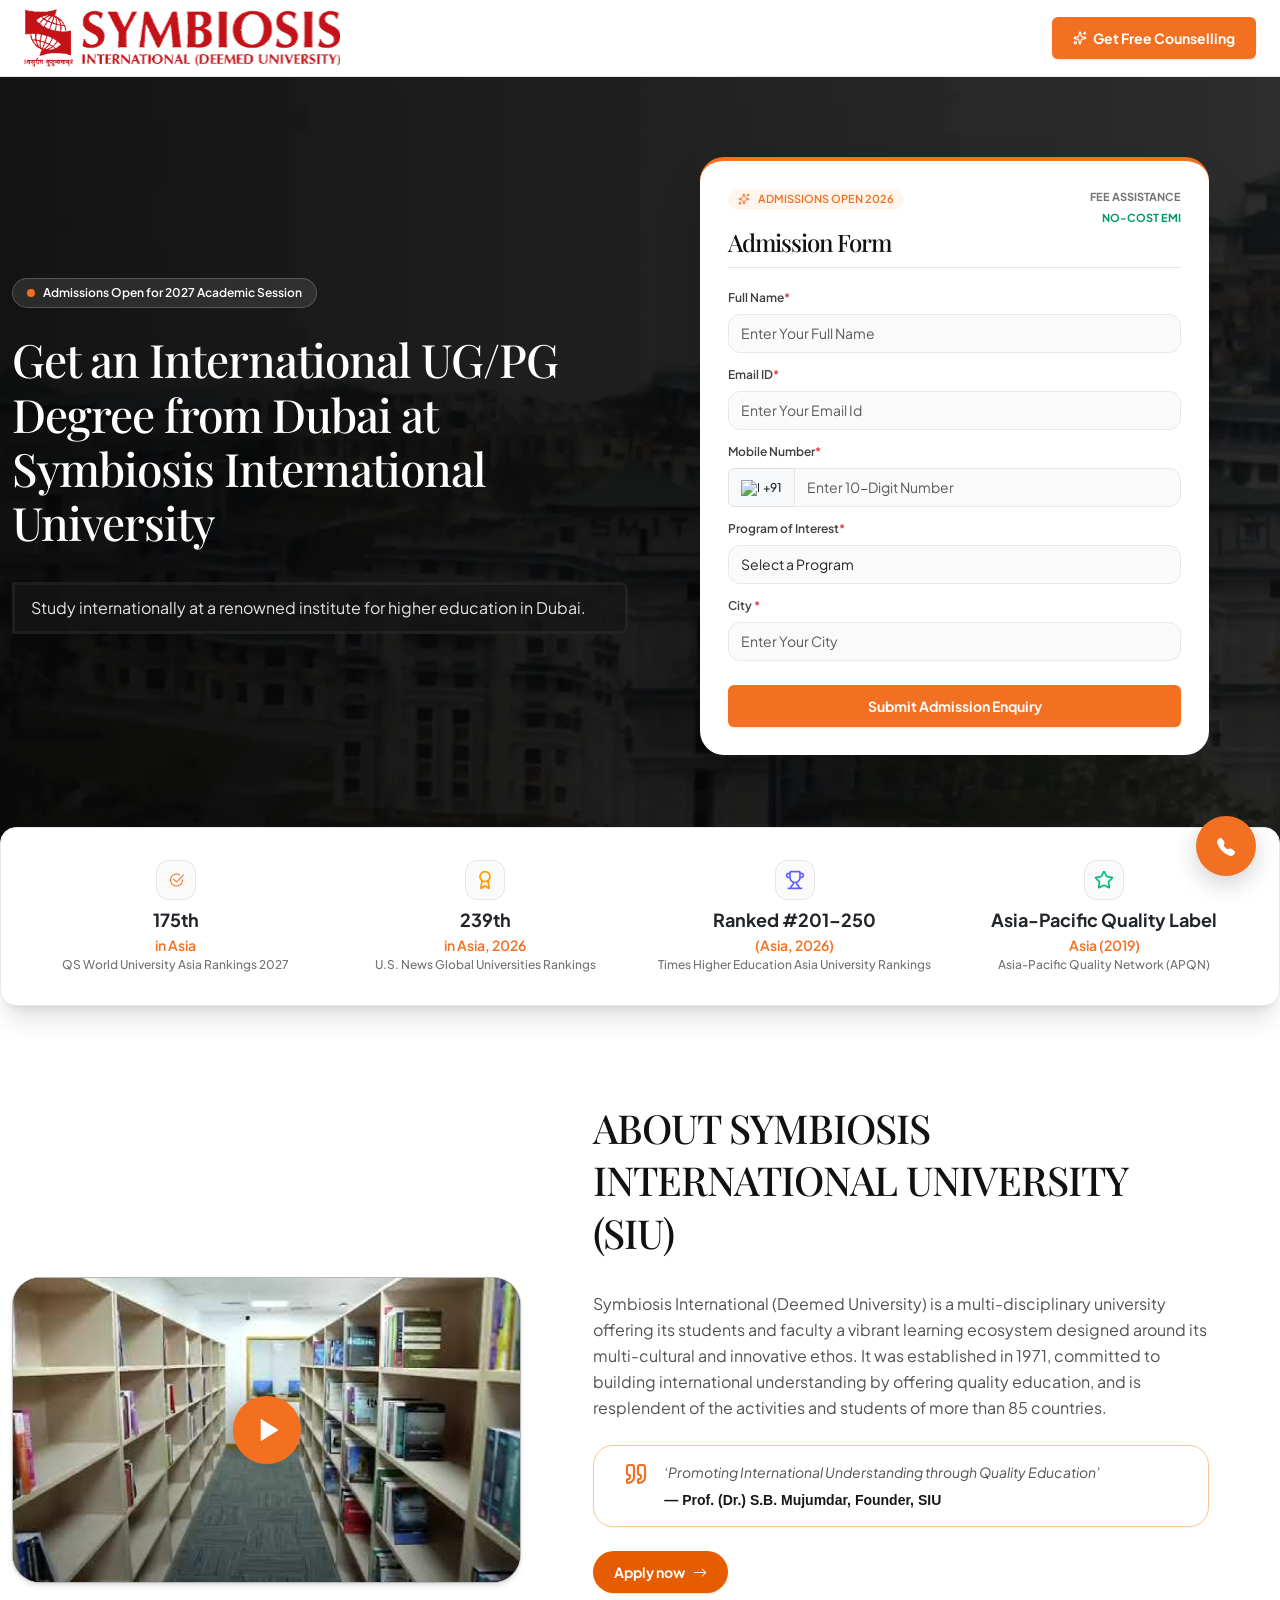
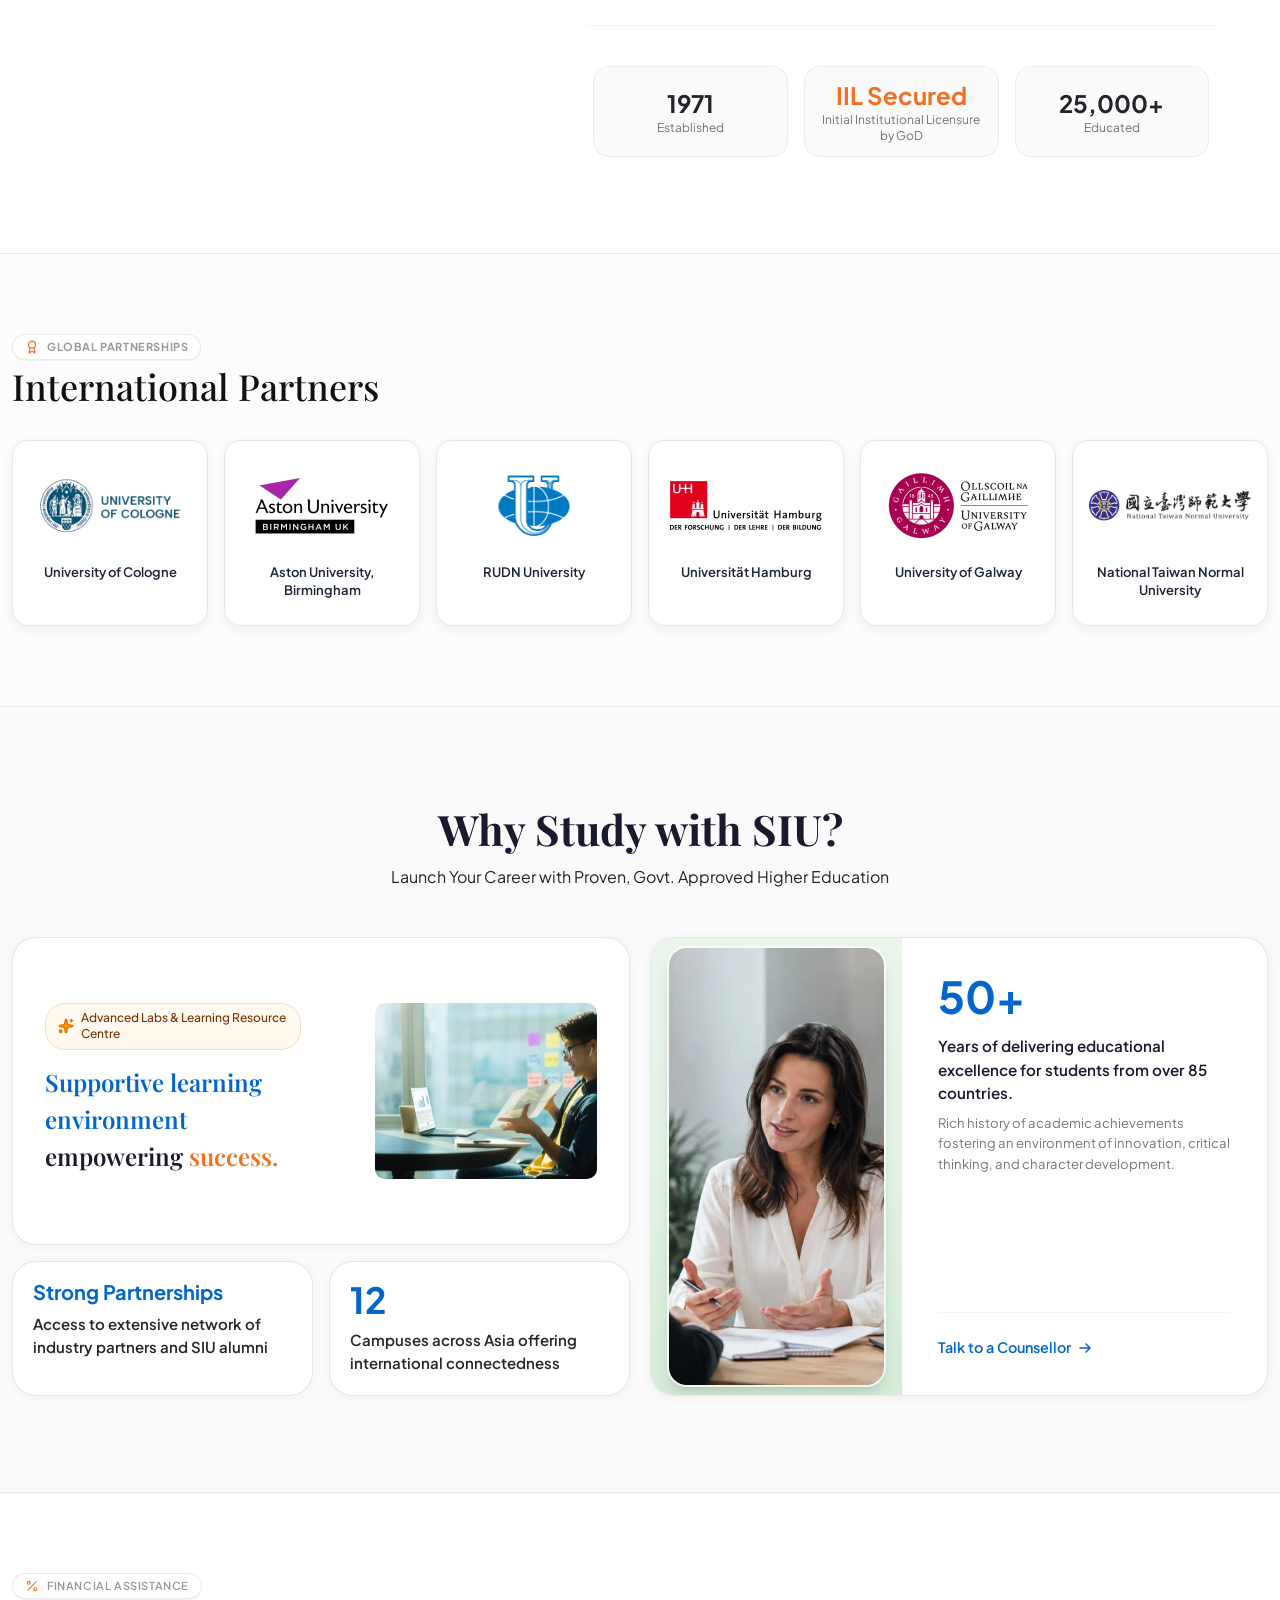
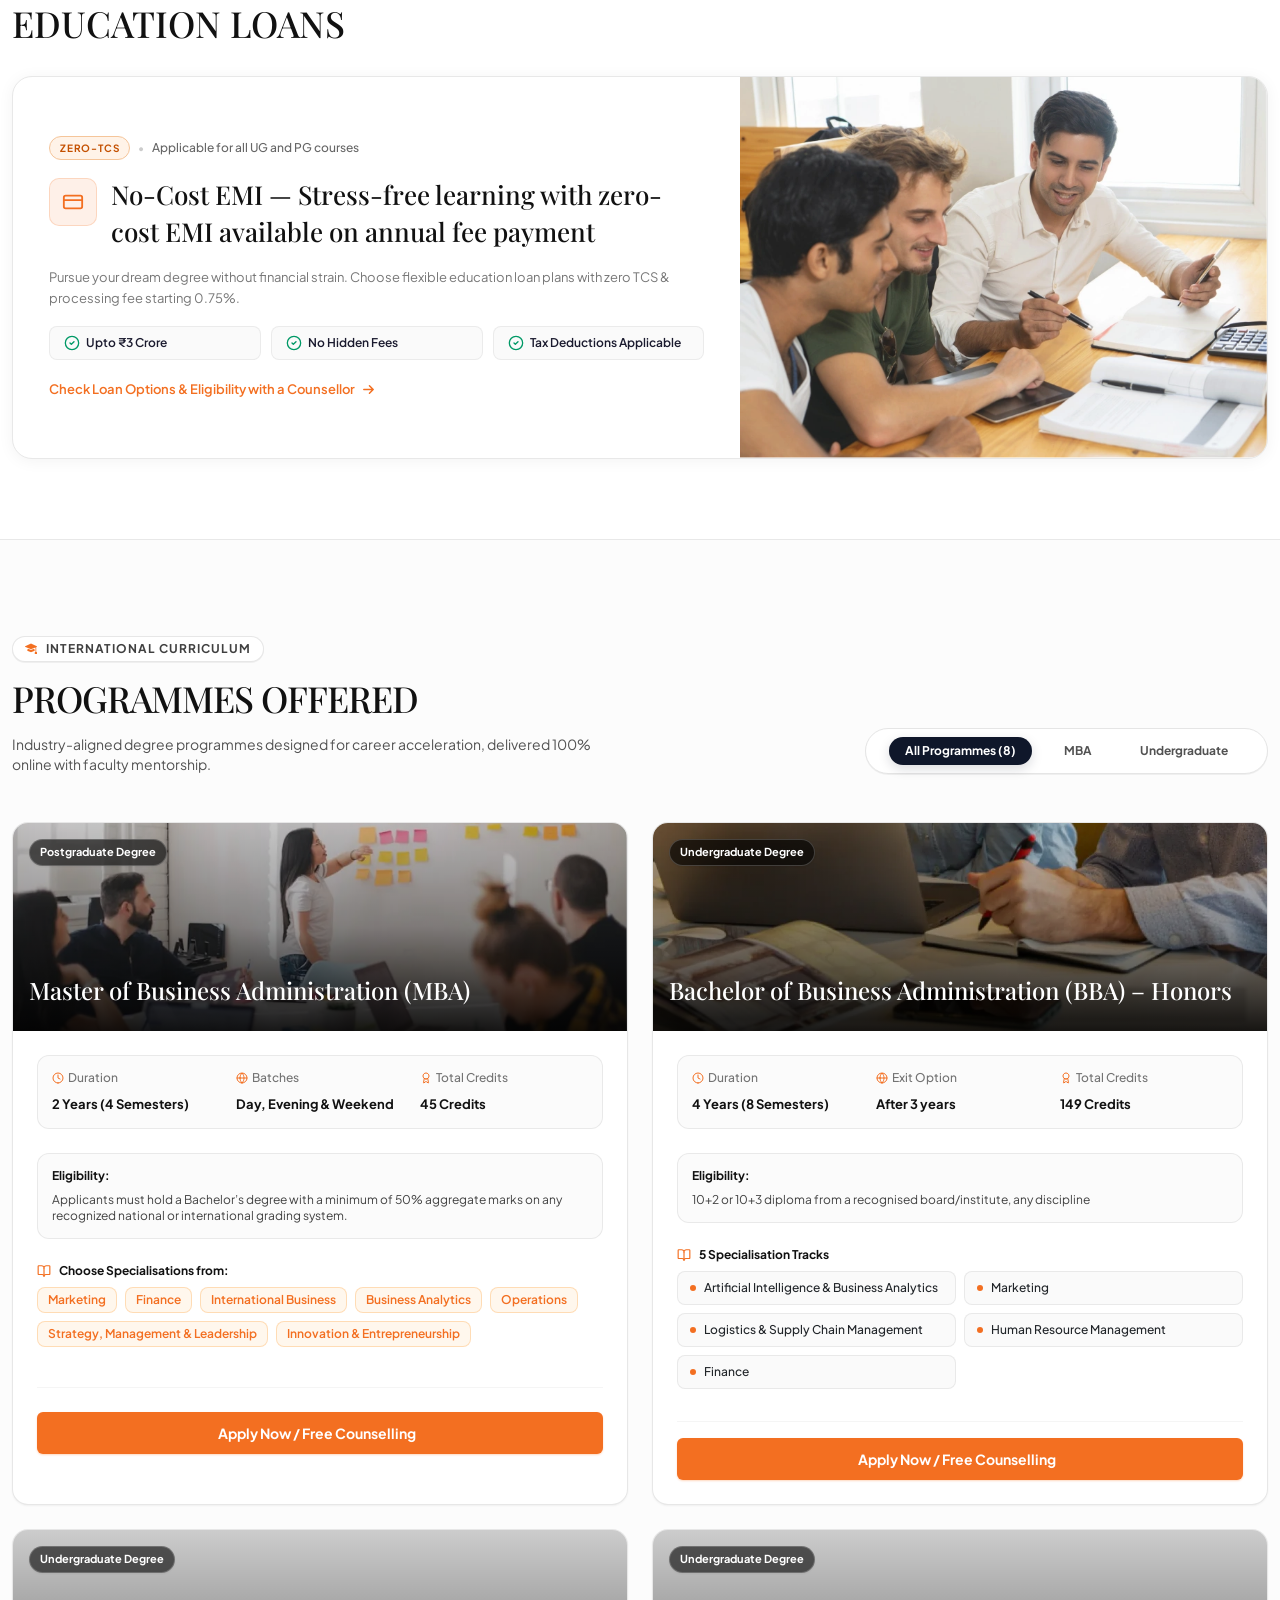
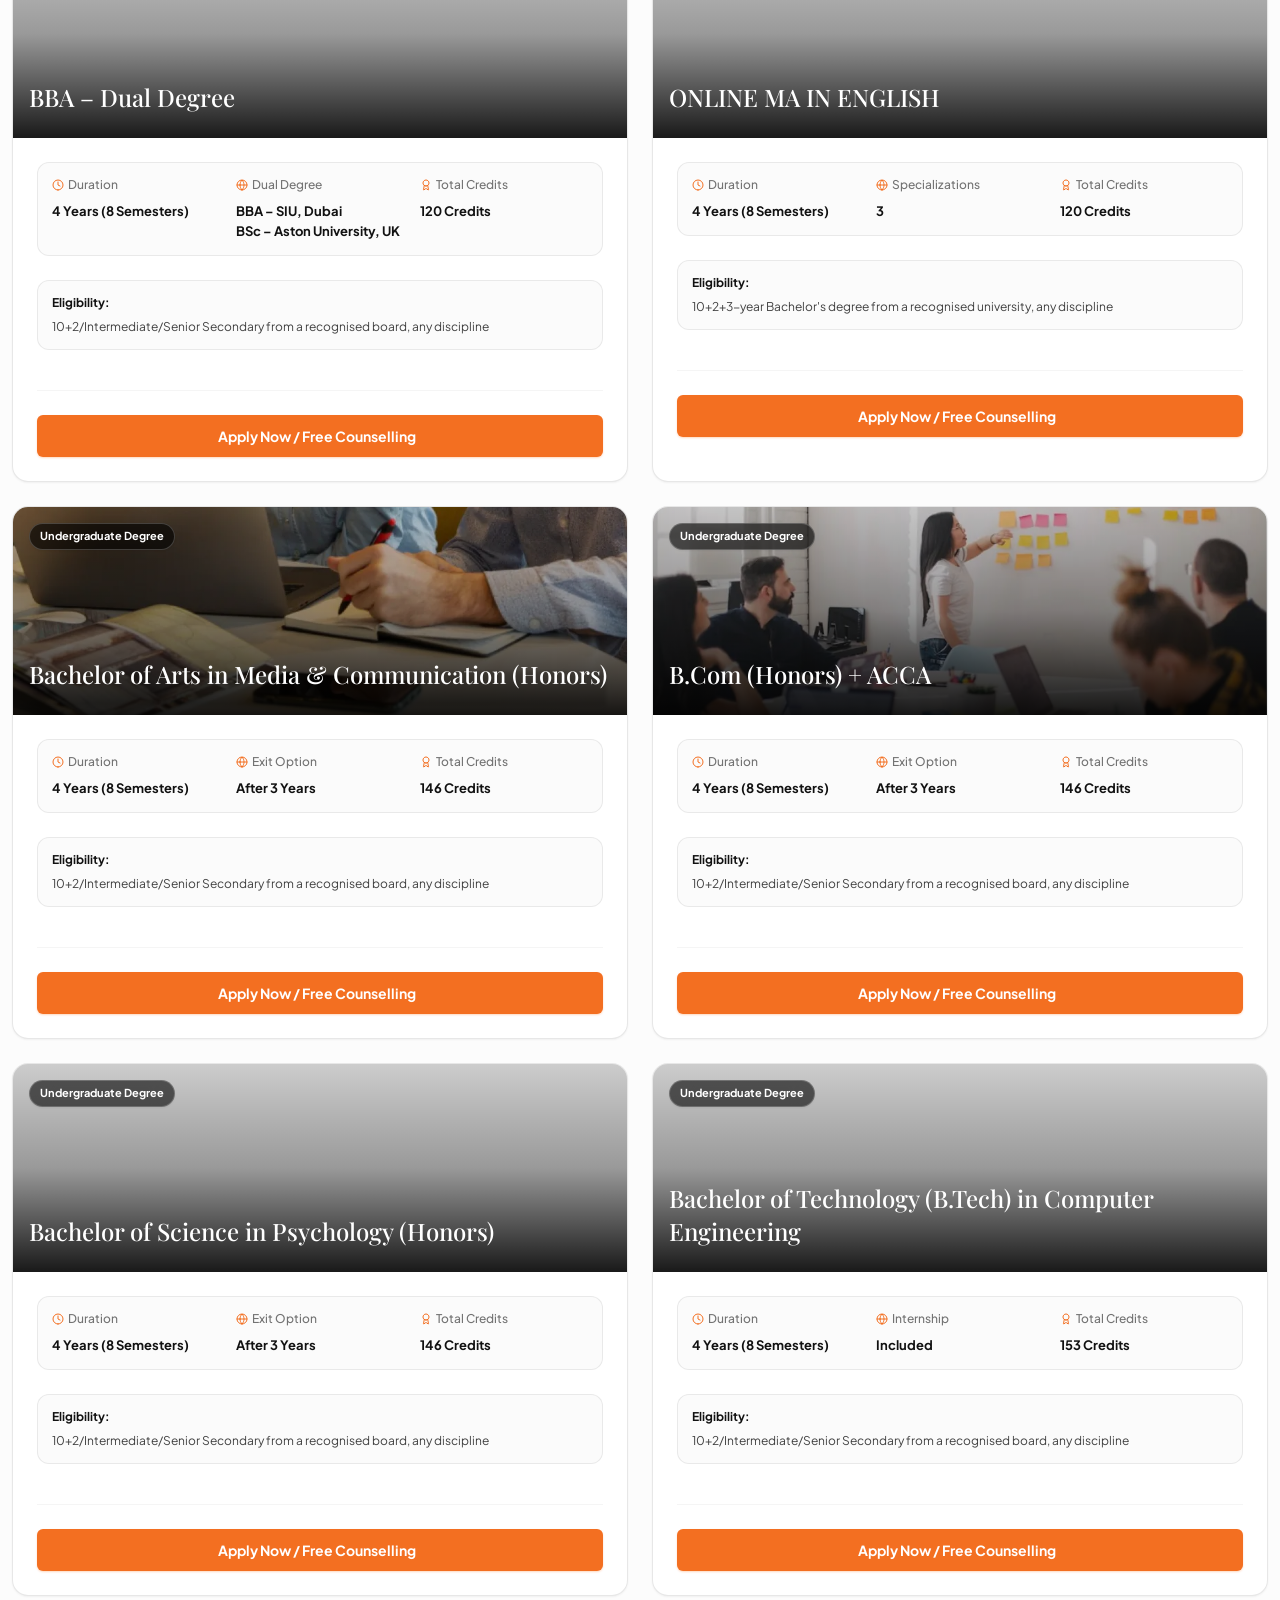
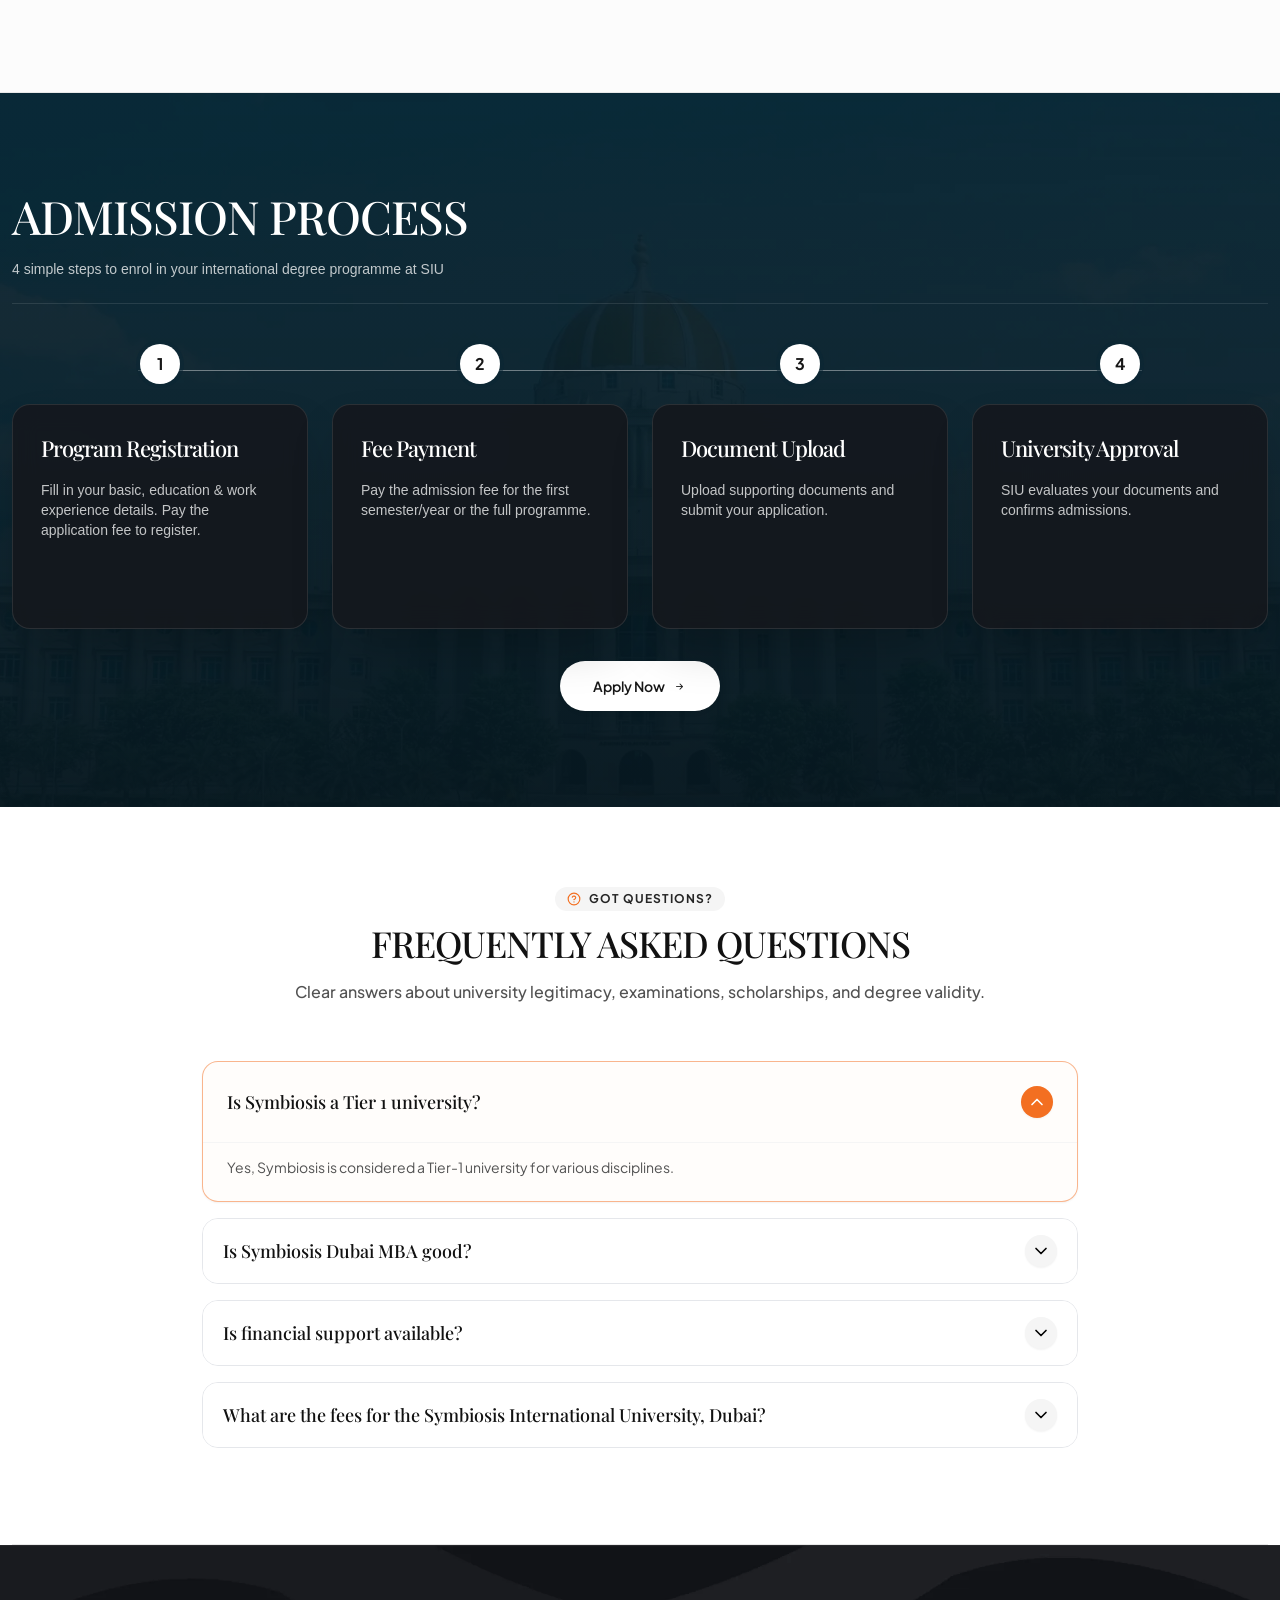
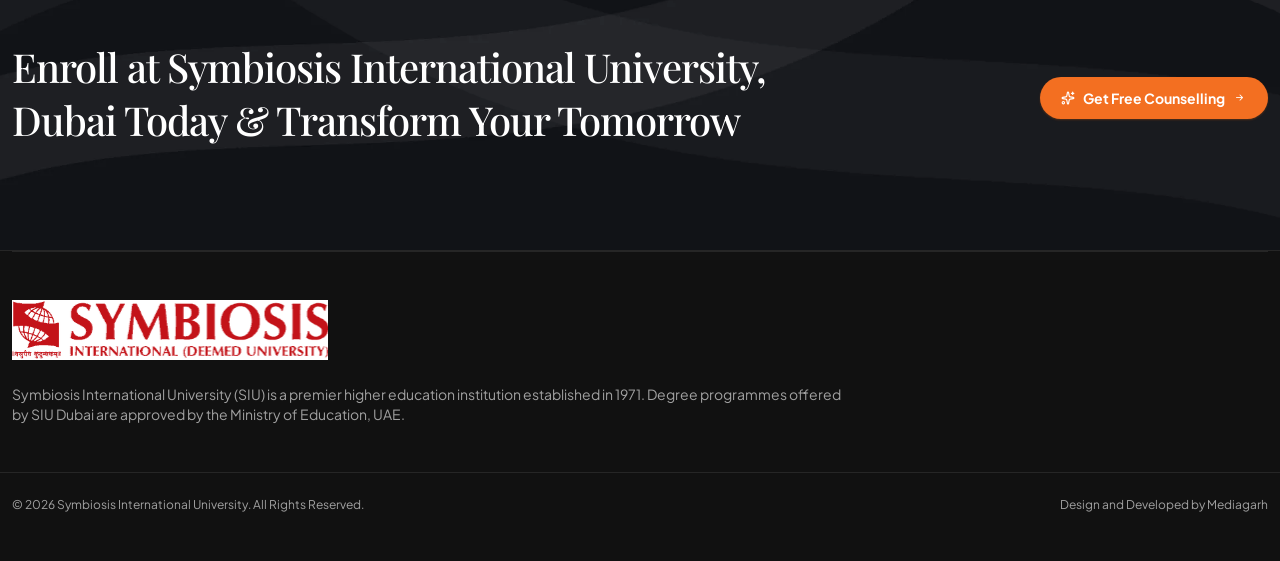
==== symbiosis-admisison-2026-27/index.html @ 058b1364 "add new changes" ====
<!doctype html>
<html lang="en">
  <head>
    <meta charset="UTF-8" />
    <meta name="viewport" content="width=device-width, initial-scale=1.0" />
    <title>Get an International UG/PG Degree from Dubai | Symbiosis International University</title>
    <meta
      name="description"
      content="Study at Symbiosis International University (SIU) Dubai. Globally ranked, NAAC A+ accredited. Offering MBA, BBA, B.Com, MA English & more. Admissions open for 2026-27."
    />
    <meta
      name="keywords"
      content="Symbiosis International University Dubai, SIU Dubai, international degree Dubai, MBA Dubai, BBA Dubai, UG PG degree Dubai, SIU admissions 2026"
    />
    <meta name="robots" content="index, follow" />
    <link rel="canonical" href="https://admission.elevateeducations.com/symbiosis-admisison-2026-27/" />

    <!-- Open Graph -->
    <meta property="og:type" content="website" />
    <meta
      property="og:title"
      content="Get an International UG/PG Degree from Dubai | Symbiosis International University"
    />
    <meta
      property="og:description"
      content="Study at Symbiosis International University (SIU) Dubai. Globally ranked, NAAC A+ accredited. MBA, BBA, B.Com, MA English & more. Apply now."
    />
    <meta property="og:image" content="images/scholarships-img.webp" />

    <link rel="icon" type="image/webp" href="images/favicon.ico" />
    <link rel="preconnect" href="https://fonts.googleapis.com" />
    <link rel="preconnect" href="https://fonts.gstatic.com" crossorigin />
    <link
      href="https://fonts.googleapis.com/css2?family=Inter:ital,opsz,wght@0,14..32,100..900;1,14..32,100..900&family=Playfair+Display:ital,wght@0,400..900;1,400..900&family=Plus+Jakarta+Sans:ital,wght@0,200..800;1,200..800&display=swap"
      rel="stylesheet"
    />
    <link rel="stylesheet" href="https://cdn.jsdelivr.net/npm/bootstrap-icons@1.11.3/font/bootstrap-icons.min.css" />
    <link href="https://cdn.jsdelivr.net/npm/bootstrap@5.3.7/dist/css/bootstrap.min.css" rel="stylesheet" />
    <noscript>
      <link rel="stylesheet" href="https://cdn.jsdelivr.net/npm/bootstrap@5.3.3/dist/css/bootstrap.min.css" />
    </noscript>
    <link rel="stylesheet" href="https://cdn.jsdelivr.net/npm/swiper@11/swiper-bundle.min.css" />
    <link rel="stylesheet" href="css/style.css" />
    <link rel="stylesheet" href="css/style-2.css" />
    <!-- Google Tag Manager -->
    <script>
      (function (w, d, s, l, i) {
        w[l] = w[l] || [];
        w[l].push({
          'gtm.start': new Date().getTime(),
          event: 'gtm.js',
        });
        var f = d.getElementsByTagName(s)[0],
          j = d.createElement(s),
          dl = l != 'dataLayer' ? '&l=' + l : '';
        j.async = true;
        j.src = 'https://www.googletagmanager.com/gtm.js?id=' + i + dl;
        f.parentNode.insertBefore(j, f);
      })(window, document, 'script', 'dataLayer', 'GTM-PBZR5ZBN');
    </script>
    <!-- End Google Tag Manager -->
  </head>

  <body>
    <!-- Google Tag Manager (noscript) -->
    <noscript
      ><iframe
        src="https://www.googletagmanager.com/ns.html?id=GTM-PBZR5ZBN"
        height="0"
        width="0"
        style="display: none; visibility: hidden"
      ></iframe
    ></noscript>
    <!-- End Google Tag Manager (noscript) -->
    <nav class="container-fluid navbar-container">
      <div class="container">
        <div class="d-flex align-items-center justify-content-center justify-content-md-between gap-3 py-2">
          <div class="nav-logo">
            <img src="images/logo.svg" class="h-100 w-100 object-fit-cover" alt="" />
          </div>
          <a
            href="#admissionForm"
            class="d-none d-md-flex btn btn-cta bg-primary align-items-center text-white font-plus-jakarta fw-bold"
            ><img src="images/Icon.svg" alt="" />Get Free Counselling</a
          >
        </div>
      </div>
    </nav>
    <a href="tel:07620349473" class="sticky-call-btn d-md-flex d-none" aria-label="Call Us">
      <i class="bi bi-telephone-fill"></i>
    </a>
    <!-- Mobile Bottom Sticky CTA Container -->
    <div class="mobile-sticky-bar d-flex d-md-none position-fixed bottom-0 start-0 w-100 bg-white p-2 border-top z-3">
      <!-- Call Button -->
      <a
        href="tel:07620349473"
        class="btn btn-outline-primary w-50 d-flex align-items-center justify-content-center gap-2 font-plus-jakarta fw-bold py-2 me-1"
      >
        <i class="bi bi-telephone-fill"></i> Call Us
      </a>

      <!-- Enquiry Button -->
      <a
        href="#admissionForm"
        class="w-50 btn btn-cta btn-mobile-cta bg-primary align-items-center text-white font-plus-jakarta fw-bold d-flex justify-content-center gap-2"
      >
        <img src="images/Icon.svg" alt="" style="width: 18px; height: 18px" />
        Get Free Counselling
      </a>
    </div>
    <div class="position-relative">
      <div class="container-fluid hero-sec-img d-flex flex-wrap align-items-center position-relative">
        <div class="container container-60px container-py-80">
          <div class="row align-items-center gap-md-48 gap-34 mb-4">
            <div class="col-md-6 col-12">
              <div class="hero-content d-flex flex-column gap-3 gap-md-4">
                <div
                  class="hero-badge d-flex align-items-center gap-2 rounded-pill text-white fw-semibold font-plus-jakarta w-fit-content"
                >
                  <span class="bg-primary rounded-circle flex-shrink-0 w-8 h-8"></span>Admissions Open for 2027 Academic
                  Session
                </div>
                <h1 class="hero-heading text-white font-playfair-display ls--1">
                  Get an International UG/PG Degree from Dubai at Symbiosis International University
                </h1>
                <script>
                  (function () {
                    var params = new URLSearchParams(window.location.search);
                    var keyword = params.get('utm_keyword');
                    if (keyword) {
                      document.querySelector('.hero-heading').textContent = decodeURIComponent(keyword);
                    }
                  })();
                </script>
                <div class="hero-para text-secondary font-plus-jakarta">
                  Study internationally at a renowned institute for higher education in Dubai.
                </div>
              </div>
            </div>
            <div class="col-md-5 col-12">
              <div class="admission-card" id="#admissionForm">
                <div class="admission-header">
                  <div class="d-flex justify-content-between align-items-start">
                    <div>
                      <span
                        class="badge-admissions d-flex align-items-center gap-2 rounded-pill text-primary fw-semibold font-plus-jakarta w-fit-content"
                      >
                        <img src="images/Icon-2.svg" alt="Icon" height="12px" width="12px" /> ADMISSIONS OPEN 2026
                      </span>
                    </div>
                    <div class="text-end d-flex flex-column gap-1">
                      <div class="fee-assistance-title text-quaternary text-uppercase fw-bold font-plus-jakarta">
                        FEE ASSISTANCE
                      </div>
                      <div class="no-cost-emi text-uppercase fw-bold font-plus-jakarta fee-assistance-title">
                        No-Cost EMI
                      </div>
                    </div>
                  </div>
                  <h4 class="form-main-title font-playfair ls--1 text-tertiary">Admission Form</h4>
                </div>
                <form id="admissionForm" class="d-flex flex-column gap-2 pt-2 pt-md-3">
                  <div>
                    <label
                      for="fullName"
                      class="form-label font-plus-jakarta text-eligibility-desc fw-semibold text-admission"
                      >Full Name<span class="text-danger">*</span></label
                    >
                    <input
                      type="text"
                      name="Name"
                      class="form-control py-2 font-plus-jakarta"
                      id="fullName"
                      placeholder="Enter Your Full Name"
                      required
                      minlength="2"
                      pattern="[A-Za-z\s]+"
                      title="Please enter a valid name (letters only)."
                    />
                  </div>
                  <div>
                    <label
                      for="emailId"
                      class="form-label font-plus-jakarta text-eligibility-desc fw-semibold text-admission"
                      >Email ID<span class="text-danger">*</span></label
                    >
                    <input
                      type="email"
                      name="Email"
                      class="form-control py-2 font-plus-jakarta"
                      id="emailId"
                      placeholder="Enter Your Email Id"
                      required
                    />
                  </div>
                  <div>
                    <label
                      for="mobileNumber"
                      class="form-label font-plus-jakarta text-eligibility-desc fw-semibold text-admission"
                      >Mobile Number<span class="text-danger">*</span></label
                    >
                    <div class="input-group">
                      <span
                        class="input-group-text font-plus-jakarta text-eligibility-descbg-lsemiight text-admission fw-medium"
                      >
                        <img src="https://flagcdn.com/w20/in.png" alt="India Flag" class="me-1" style="width: 18px" />
                        +91
                      </span>
                      <input
                        type="tel"
                        name="Phone"
                        class="form-control py-2 font-plus-jakarta"
                        id="mobileNumber"
                        placeholder="Enter 10-Digit Number"
                        required
                        pattern="[0-9]{10}"
                        maxlength="10"
                        title="Please enter a valid 10-digit mobile number."
                      />
                    </div>
                  </div>

                  <div>
                    <label
                      for="program"
                      class="form-label font-plus-jakarta text-eligibility-desc fw-semibold text-admission"
                      >Program of Interest<span class="text-danger">*</span></label
                    >
                    <select name="Program" class="form-select py-2 font-plus-jakarta" id="program" required>
                      <option value="" selected disabled hidden>Select a Program</option>
                      <option value="Master of Business Administration (MBA)">
                        Master of Business Administration (MBA)
                      </option>
                      <option value="Bachelor of Business Administration (BBA) – Honors">
                        Bachelor of Business Administration (BBA) – Honors
                      </option>
                      <option value="BBA – Dual Degree">BBA – Dual Degree</option>
                      <option value="Online MA in English">Online MA in English</option>
                      <option value="Bachelor of Arts in Media & Communication (Honors)">
                        Bachelor of Arts in Media &amp; Communication (Honors)
                      </option>
                      <option value="B.Com (Honors) + ACCA">B.Com (Honors) + ACCA</option>
                      <option value="Bachelor of Science in Psychology (Honors)">
                        Bachelor of Science in Psychology (Honors)
                      </option>
                      <option value="Bachelor of Technology (B.Tech) in Computer Engineering">
                        Bachelor of Technology (B.Tech) in Computer Engineering
                      </option>
                    </select>
                  </div>
                  <div class="mb-3">
                    <label
                      for="cityId"
                      class="form-label font-plus-jakarta text-eligibility-desc fw-semibold text-admission"
                      >City <span class="text-danger">*</span></label
                    >
                    <input
                      type="text"
                      name="City"
                      class="form-control py-2 font-plus-jakarta"
                      id="cityId"
                      placeholder="Enter Your City"
                      required
                      minlength="2"
                    />
                  </div>
                  <input type="hidden" name="PageURL" id="pageURL" />
                  <button
                    type="submit"
                    id="submitBtn"
                    class="btn btn btn-cta bg-primary align-items-center text-white font-plus-jakarta fw-bold"
                  >
                    Submit Admission Enquiry <i class="fa-solid fa-arrow-right"></i>
                  </button>
                </form>
              </div>
            </div>
          </div>
        </div>
      </div>
      <div class="container accreditation-wrapper bg-white position-relative">
        <div class="accreditation-card">
          <div class="row text-center g-3 g-md-4">
            <div
              class="col-lg-3 col-6 accreditation-item d-flex align-items-center justify-content-center gap-2 flex-column px-3"
            >
              <div
                class="badge-icon badge-orange d-flex align-items-center justify-content-center text-primary flex-shrink-0"
              >
                <i class="bi bi-check2-circle text-primary"></i>
              </div>
              <div class="">
                <div class="stat-heading text-center fw-bold font-plus-jakarta">175th</div>
                <span class="stat-highlight text-primary text-center font-plus-jakarta fw-semibold">in Asia</span>
                <p class="stat-note text-quaternary text-center font-plus-jakarta fw-medium">
                  QS World University Asia Rankings 2027
                </p>
              </div>
            </div>
            <div
              class="col-lg-3 col-6 accreditation-item d-flex align-items-center justify-content-center gap-2 flex-column px-3"
            >
              <div
                class="badge-icon badge-orange d-flex align-items-center justify-content-center text-primary flex-shrink-0"
              >
                <svg xmlns="http://www.w3.org/2000/svg" width="20" height="20" viewBox="0 0 20 20" fill="none">
                  <path
                    d="M12.8975 10.7417L14.16 17.8467C14.1742 17.9304 14.1624 18.0163 14.1264 18.0932C14.0903 18.17 14.0317 18.2339 13.9583 18.2765C13.8849 18.3191 13.8003 18.3383 13.7157 18.3315C13.6311 18.3246 13.5507 18.2922 13.485 18.2384L10.5017 15.9992C10.3577 15.8916 10.1827 15.8335 10.003 15.8335C9.82318 15.8335 9.64822 15.8916 9.5042 15.9992L6.51587 18.2375C6.4503 18.2912 6.36992 18.3237 6.28545 18.3305C6.20098 18.3373 6.11643 18.3182 6.04309 18.2758C5.96975 18.2333 5.9111 18.1695 5.87497 18.0928C5.83884 18.0162 5.82694 17.9303 5.84087 17.8467L7.10254 10.7417"
                    stroke="#FE9A00"
                    stroke-width="1.66667"
                    stroke-linecap="round"
                    stroke-linejoin="round"
                  />
                  <path
                    d="M10 11.6667C12.7614 11.6667 15 9.42817 15 6.66675C15 3.90532 12.7614 1.66675 10 1.66675C7.23858 1.66675 5 3.90532 5 6.66675C5 9.42817 7.23858 11.6667 10 11.6667Z"
                    stroke="#FE9A00"
                    stroke-width="1.66667"
                    stroke-linecap="round"
                    stroke-linejoin="round"
                  />
                </svg>
              </div>
              <div class="">
                <div class="stat-heading text-center fw-bold font-plus-jakarta">239th</div>
                <span class="stat-highlight text-primary text-center font-plus-jakarta fw-semibold">in Asia, 2026</span>
                <p class="stat-note text-quaternary text-center font-plus-jakarta fw-medium">
                  U.S. News Global Universities Rankings
                </p>
              </div>
            </div>
            <div
              class="col-lg-3 col-6 accreditation-item d-flex align-items-center justify-content-center gap-2 flex-column px-3"
            >
              <div
                class="badge-icon badge-orange d-flex align-items-center justify-content-center text-primary flex-shrink-0"
              >
                <svg xmlns="http://www.w3.org/2000/svg" width="20" height="20" viewBox="0 0 20 20" fill="none">
                  <path
                    d="M8.33325 12.2166V13.5716C8.3301 13.8571 8.25366 14.137 8.11124 14.3845C7.96882 14.632 7.7652 14.8387 7.51992 14.9849C6.9992 15.3706 6.57562 15.8724 6.28282 16.4504C5.99003 17.0285 5.83609 17.6669 5.83325 18.3149"
                    stroke="#615FFF"
                    stroke-width="1.66667"
                    stroke-linecap="round"
                    stroke-linejoin="round"
                  />
                  <path
                    d="M11.6667 12.2166V13.5716C11.6699 13.8571 11.7463 14.137 11.8888 14.3845C12.0312 14.632 12.2348 14.8387 12.4801 14.9849C13.0008 15.3706 13.4244 15.8724 13.7172 16.4504C14.01 17.0285 14.1639 17.6669 14.1667 18.3149"
                    stroke="#615FFF"
                    stroke-width="1.66667"
                    stroke-linecap="round"
                    stroke-linejoin="round"
                  />
                  <path
                    d="M15 7.49992H16.25C16.8025 7.49992 17.3324 7.28043 17.7231 6.88972C18.1138 6.49902 18.3333 5.96912 18.3333 5.41659C18.3333 4.86405 18.1138 4.33415 17.7231 3.94345C17.3324 3.55275 16.8025 3.33325 16.25 3.33325H15"
                    stroke="#615FFF"
                    stroke-width="1.66667"
                    stroke-linecap="round"
                    stroke-linejoin="round"
                  />
                  <path
                    d="M3.33325 18.3333H16.6666"
                    stroke="#615FFF"
                    stroke-width="1.66667"
                    stroke-linecap="round"
                    stroke-linejoin="round"
                  />
                  <path
                    d="M5 7.50008C5 8.82616 5.52678 10.0979 6.46447 11.0356C7.40215 11.9733 8.67392 12.5001 10 12.5001C11.3261 12.5001 12.5979 11.9733 13.5355 11.0356C14.4732 10.0979 15 8.82616 15 7.50008V2.50008C15 2.27907 14.9122 2.06711 14.7559 1.91083C14.5996 1.75455 14.3877 1.66675 14.1667 1.66675H5.83333C5.61232 1.66675 5.40036 1.75455 5.24408 1.91083C5.0878 2.06711 5 2.27907 5 2.50008V7.50008Z"
                    stroke="#615FFF"
                    stroke-width="1.66667"
                    stroke-linecap="round"
                    stroke-linejoin="round"
                  />
                  <path
                    d="M5.00008 7.49992H3.75008C3.19755 7.49992 2.66764 7.28043 2.27694 6.88972C1.88624 6.49902 1.66675 5.96912 1.66675 5.41659C1.66675 4.86405 1.88624 4.33415 2.27694 3.94345C2.66764 3.55275 3.19755 3.33325 3.75008 3.33325H5.00008"
                    stroke="#615FFF"
                    stroke-width="1.66667"
                    stroke-linecap="round"
                    stroke-linejoin="round"
                  />
                </svg>
              </div>
              <div class="">
                <div class="stat-heading text-center fw-bold font-plus-jakarta">Ranked #201–250</div>
                <span class="stat-highlight text-primary text-center font-plus-jakarta fw-semibold">(Asia, 2026)</span>
                <p class="stat-note text-quaternary text-center font-plus-jakarta fw-medium">
                  Times Higher Education Asia University Rankings
                </p>
              </div>
            </div>
            <div
              class="col-lg-3 col-6 accreditation-item d-flex align-items-center justify-content-center gap-2 flex-column px-3"
            >
              <div
                class="badge-icon badge-orange d-flex align-items-center justify-content-center text-primary flex-shrink-0"
              >
                <svg xmlns="http://www.w3.org/2000/svg" width="20" height="20" viewBox="0 0 20 20" fill="none">
                  <path
                    d="M9.60428 1.91249C9.6408 1.83871 9.69722 1.7766 9.76716 1.73318C9.8371 1.68976 9.91779 1.66675 10.0001 1.66675C10.0824 1.66675 10.1631 1.68976 10.2331 1.73318C10.303 1.7766 10.3594 1.83871 10.396 1.91249L12.3209 5.81166C12.4478 6.0683 12.635 6.29033 12.8665 6.4587C13.098 6.62707 13.3669 6.73675 13.6501 6.77833L17.9551 7.40833C18.0367 7.42014 18.1133 7.45455 18.1764 7.50766C18.2394 7.56076 18.2863 7.63045 18.3118 7.70883C18.3373 7.78721 18.3403 7.87116 18.3206 7.95119C18.3009 8.03121 18.2591 8.10412 18.2001 8.16166L15.0868 11.1933C14.8815 11.3934 14.7278 11.6404 14.6391 11.913C14.5504 12.1856 14.5293 12.4757 14.5776 12.7583L15.3126 17.0417C15.327 17.1232 15.3182 17.2071 15.2872 17.2839C15.2562 17.3607 15.2042 17.4272 15.1372 17.4758C15.0702 17.5245 14.9909 17.5533 14.9083 17.5591C14.8257 17.5648 14.7432 17.5472 14.6701 17.5083L10.8218 15.485C10.5682 15.3518 10.2861 15.2823 9.9997 15.2823C9.7133 15.2823 9.43119 15.3518 9.17762 15.485L5.33012 17.5083C5.25706 17.547 5.17461 17.5644 5.09216 17.5585C5.0097 17.5527 4.93055 17.5238 4.8637 17.4752C4.79684 17.4266 4.74498 17.3601 4.714 17.2835C4.68302 17.2069 4.67416 17.1231 4.68845 17.0417L5.42262 12.7592C5.47111 12.4764 5.4501 12.1862 5.3614 11.9134C5.27269 11.6406 5.11896 11.3935 4.91345 11.1933L1.80012 8.16249C1.74061 8.10502 1.69844 8.03199 1.67842 7.95172C1.65839 7.87145 1.66131 7.78717 1.68685 7.70848C1.71238 7.6298 1.75951 7.55986 1.82285 7.50665C1.88619 7.45343 1.9632 7.41907 2.04512 7.40749L6.34928 6.77833C6.63283 6.73708 6.90211 6.62754 7.13394 6.45915C7.36577 6.29076 7.5532 6.06855 7.68012 5.81166L9.60428 1.91249Z"
                    stroke="#00BC7D"
                    stroke-width="1.66667"
                    stroke-linecap="round"
                    stroke-linejoin="round"
                  />
                </svg>
              </div>
              <div class="">
                <div class="stat-heading text-center fw-bold font-plus-jakarta">Asia-Pacific Quality Label</div>
                <span class="stat-highlight text-primary text-center font-plus-jakarta fw-semibold">Asia (2019)</span>
                <p class="stat-note text-quaternary text-center font-plus-jakarta fw-medium">
                  Asia-Pacific Quality Network (APQN)
                </p>
              </div>
            </div>
          </div>
        </div>
      </div>
    </div>
    <div class="container-fluid bg-white about-section position-relative">
      <div class="concentric-bg">
        <img src="images/Container-1.webp" class="h-100 w-100 object-fir-cover" alt="" />
      </div>
      <div class="container container-py-96 container-60px">
        <div class="row gap-md-48 gap-34 align-items-center">
          <div class="col-md-5 d-none d-md-flex">
            <div
              class="about-video-wrap"
              data-bs-toggle="modal"
              data-bs-target="#videoModal"
              role="button"
              aria-label="Play university video"
            >
              <img
                src="images/video-thumbnail-img.webp"
                alt="Symbiosis International University Campus"
                class="about-video-thumb"
              />
              <div class="about-play-btn" aria-hidden="true">
                <svg xmlns="http://www.w3.org/2000/svg" width="76" height="76" viewBox="0 0 76 76" fill="none">
                  <g clip-path="url(#clip0_114_1077)">
                    <path
                      d="M38 76C58.9868 76 76 58.9868 76 38C76 17.0132 58.9868 0 38 0C17.0132 0 0 17.0132 0 38C0 58.9868 17.0132 76 38 76Z"
                      fill="#F37021"
                    />
                    <path d="M31 25.5V50.5L51 38L31 25.5Z" fill="white" />
                  </g>
                  <defs>
                    <clipPath id="clip0_114_1077">
                      <rect width="76" height="76" fill="white" />
                    </clipPath>
                  </defs>
                </svg>
              </div>
            </div>
          </div>
          <!-- MOBILE VIDEO THUMBNAIL (Visible on < 768px) -->
          <div class="col-12 d-block d-md-none">
            <div
              class="about-video-wrap"
              data-bs-toggle="modal"
              data-bs-target="#videoModal"
              role="button"
              aria-label="Play university video"
            >
              <img
                src="images/video-thumbnail-img.webp"
                alt="Symbiosis International University Campus"
                class="about-video-thumb"
              />
              <div class="about-play-btn" aria-hidden="true">
                <svg xmlns="http://www.w3.org/2000/svg" width="76" height="76" viewBox="0 0 76 76" fill="none">
                  <g clip-path="url(#clip0_114_1077)">
                    <path
                      d="M38 76C58.9868 76 76 58.9868 76 38C76 17.0132 58.9868 0 38 0C17.0132 0 0 17.0132 0 38C0 58.9868 17.0132 76 38 76Z"
                      fill="#F37021"
                    />
                    <path d="M31 25.5V50.5L51 38L31 25.5Z" fill="white" />
                  </g>
                  <defs>
                    <clipPath id="clip0_114_1077">
                      <rect width="76" height="76" fill="white" />
                    </clipPath>
                  </defs>
                </svg>
              </div>
            </div>
          </div>
          <div class="col-md-6 col-12 d-flex">
            <div class="h-100 d-flex flex-column gap-3 gap-md-4">
              <h2 class="about-title text-tertiary font-playfair fw-medium ls--1">
                ABOUT SYMBIOSIS INTERNATIONAL UNIVERSITY (SIU)
              </h2>
              <p class="about-text text-quinary font-plus-jakarta">
                Symbiosis International (Deemed University) is a multi-disciplinary university offering its students and
                faculty a vibrant learning ecosystem designed around its multi-cultural and innovative ethos. It was
                established in 1971, committed to building international understanding by offering quality education,
                and is resplendent of the activities and students of more than 85 countries.
              </p>
              <div
                class="quote-card d-flex gap-2 gap-md-3 align-items-start justify-content-center justify-content-md-start"
              >
                <div class="quote-icon flex-shrink-0">
                  <img src="images/Icon-1.svg" height="24px" width="24px" alt="" />
                </div>
                <div class="quote-body d-flex flex-column gap-2">
                  <p class="text-quinary font-plus-jakarta fst-italic quote-text">
                    ‘Promoting International Understanding through Quality Education’
                  </p>
                  <div class="quote-author text-six font-segeoe-ui fw-bold">
                    — Prof. (Dr.) S.B. Mujumdar, Founder, SIU
                  </div>
                </div>
              </div>
              <div class="mb-3 mb-md-4">
                <a
                  href="#admissionForm"
                  class="d-flex btn btn-cta bg-seventh align-items-center gap-2 text-white font-plus-jakarta fw-bold w-fit-content rounded-pill"
                >
                  Apply now <i class="bi bi-arrow-right"></i>
                </a>
              </div>
              <div class="row g-3 max-w-lg state-grid pt-3 pt-md-4 align-items-stretch">
                <div class="col-4">
                  <div class="stat-card d-flex align-items-center justify-content-center flex-column h-100">
                    <div class="stat-card-title fw-bold font-plus-jakarta text-center">1971</div>
                    <div class="stat-card-subtitle text-quaternary text-center font-plus-jakarta">Established</div>
                  </div>
                </div>
                <div class="col-4">
                  <div class="stat-card d-flex align-items-center justify-content-center flex-column h-100">
                    <div class="stat-card-title fw-bold font-plus-jakarta text-center text-primary">IIL Secured</div>
                    <div class="stat-card-subtitle text-quaternary text-center font-plus-jakarta">
                      Initial Institutional Licensure by GoD
                    </div>
                  </div>
                </div>
                <div class="col-4">
                  <div class="stat-card d-flex align-items-center justify-content-center flex-column h-100">
                    <div class="stat-card-title fw-bold font-plus-jakarta text-center">25,000+</div>
                    <div class="stat-card-subtitle text-quaternary text-center font-plus-jakarta">Educated</div>
                  </div>
                </div>
              </div>
            </div>
          </div>
        </div>
      </div>
    </div>
    <section class="rankings-section">
      <div class="rankings-container container">
        <!-- Heading row -->
        <div class="rankings-header d-flex flex-column flex-md-row gap-4">
          <div class="rankings-header-left">
            <span class="sch-label jakarta-fonts d-inline-flex">
              <div
                class="badge-icon-box d-flex align-items-center justify-content-center gap-2 text-uppercase fw-bold font-plus-jakarta"
              >
                <span class="flex-shrink-0">
                  <img src="images/certificate-icon.svg" alt="" class="sch-emi-icon-img" />
                </span>
                Global Partnerships
              </div>
            </span>
            <h2 class="rankings-heading">International Partners</h2>
          </div>
        </div>

        <!-- 6-card static grid (no slider) -->
        <div class="partners-grid">
          <!-- Card 1 -->
          <div class="partner-card">
            <div class="partner-card-img-wrap">
              <img src="images/logo-img-1.webp" alt="University of Cologne" class="partner-card-img" />
            </div>
            <p class="partner-card-name">University of Cologne</p>
          </div>
          <!-- Card 2 -->
          <div class="partner-card">
            <div class="partner-card-img-wrap">
              <img src="images/logo-img-5.webp" alt="Aston University, Birmingham" class="partner-card-img" />
            </div>
            <p class="partner-card-name">Aston University, Birmingham</p>
          </div>
          <!-- Card 3 -->
          <div class="partner-card">
            <div class="partner-card-img-wrap">
              <img src="images/logo-img-4.webp" alt="RUDN University" class="partner-card-img" />
            </div>
            <p class="partner-card-name">RUDN University</p>
          </div>
          <!-- Card 4 -->
          <div class="partner-card">
            <div class="partner-card-img-wrap">
              <img src="images/logo-img-3.webp" alt="Universität Hamburg" class="partner-card-img" />
            </div>
            <p class="partner-card-name">Universität Hamburg</p>
          </div>
          <!-- Card 5 -->
          <div class="partner-card">
            <div class="partner-card-img-wrap">
              <img src="images/logo-img-2.webp" alt="University of Galway" class="partner-card-img" />
            </div>
            <p class="partner-card-name">University of Galway</p>
          </div>
          <!-- Card 6 -->
          <div class="partner-card">
            <div class="partner-card-img-wrap">
              <img src="images/logo-img-6.webp" alt="National Taiwan Normal University" class="partner-card-img" />
            </div>
            <p class="partner-card-name">National Taiwan Normal University</p>
          </div>
        </div>
      </div>
    </section>
    <!-- ══ WHY STUDY SECTION ══ -->
    <section class="why-study-section">
      <div class="why-study-container container">
        <div class="text-center why-heading-wrap">
          <h2 class="why-study-heading">Why Study with SIU?</h2>
          <p class="why-study-subtext font-plus-jakarta text-center mb-0">
            Launch Your Career with Proven, Govt. Approved Higher Education
          </p>
        </div>

        <div class="why-grid">
          <div class="why-col-left">
            <div class="why-card why-card-curriculum">
              <div class="why-card-inner">
                <div class="why-card-text-side">
                  <div class="why-badge">
                    <img src="images/star-icon-2.svg" alt="AI star" class="why-badge-icon" />
                    <span class="why-badge-label jakarta-fonts">Advanced Labs & Learning Resource Centre</span>
                  </div>
                  <p class="why-card-highlight">
                    <span class="highlight-blue">Supportive learning environment </span> empowering
                    <span class="highlight-orange">success.</span>
                  </p>
                </div>
                <div class="why-card-img-wrap">
                  <img src="images/flexible-img-1.webp" alt="Students in classroom" class="why-card-img" />
                </div>
              </div>
            </div>

            <div class="why-bottom-row">
              <div class="why-card why-card-coursera">
                <h3 class="why-stat-num-2">Strong Partnerships</h3>
                <p class="why-card-small-text">Access to extensive network of industry partners and SIU alumni</p>
              </div>
              <div class="why-card why-card-247">
                <h3 class="why-stat-number">12</h3>
                <p class="why-card-small-text pe-4">Campuses across Asia offering international connectedness</p>
              </div>
            </div>
          </div>

          <div class="why-col-center">
            <div class="why-portrait-wrap">
              <img src="images/flexible-img-2.webp" alt="Student studying online" class="why-portrait-img" />
            </div>
            <div class="why-col-right">
              <div class="why-stat-block">
                <div>
                  <h3 class="why-stat-big jakarta-fonts mb-3">50+</h3>
                  <p class="why-stat-desc mb-2">
                    <strong>Years of delivering educational excellence for students from over 85 countries.</strong>
                  </p>
                  <p class="why-stat-sub jakarta-fonts">
                    Rich history of academic achievements fostering an environment of innovation, critical thinking, and
                    character development.
                  </p>
                </div>
                <a href="tel:07620349473" class="why-cta-link pt-3 pt-md-4 jakarta-fonts">
                  Talk to a Counsellor
                  <svg width="16" height="16" viewBox="0 0 16 16" fill="none" aria-hidden="true">
                    <path
                      d="M3 8h10M9 4l4 4-4 4"
                      stroke="#0066CC"
                      stroke-width="1.5"
                      stroke-linecap="round"
                      stroke-linejoin="round"
                    />
                  </svg>
                </a>
              </div>
            </div>
          </div>
        </div>
      </div>
    </section>

    <!-- ══ SCHOLARSHIPS & FINANCING SECTION ══ -->
    <section class="sch-section">
      <div class="sch-container container">
        <!-- Heading -->
        <div class="sch-heading-wrap">
          <span class="sch-label jakarta-fonts d-inline-flex">
            <div class="badge-icon-box d-flex align-items-center justify-content-center gap-2">
              <span>
                <img src="images/percentage-icon.svg" alt="" class="sch-emi-icon-img" />
              </span>
              FINANCIAL ASSISTANCE
            </div>
          </span>
          <h2 class="sch-heading">Education Loans</h2>
        </div>

        <!-- ── EMI CARD: left content + right image side by side ── -->
        <div class="sch-emi-card">
          <!-- Left content -->
          <div class="sch-emi-content">
            <!-- Top pills -->
            <div class="sch-emi-pills">
              <span class="sch-pill-orange jakarta-fonts">ZERO-TCS</span>
              <span class="sch-pill-sep" aria-hidden="true">•</span>
              <span class="sch-pill-plain jakarta-fonts">Applicable for all UG and PG courses</span>
            </div>

            <!-- Icon + title -->
            <div class="sch-emi-title-row">
              <div class="sch-emi-icon-wrap">
                <img src="images/icon-6.svg" alt="" class="sch-emi-icon-img" />
              </div>
              <h3 class="sch-emi-title">
                No-Cost EMI — Stress-free learning with zero- cost EMI available on annual fee payment
              </h3>
            </div>

            <!-- Description -->
            <p class="sch-emi-desc jakarta-fonts">
              Pursue your dream degree without financial strain. Choose flexible education loan plans with zero TCS &
              processing fee starting 0.75%.
            </p>

            <!-- 3 bordered badges -->
            <div class="sch-emi-badges">
              <div class="sch-badge jakarta-fonts">
                <img src="images/icon-3.svg" alt="" class="sch-badge-icon" />
                <span>Upto ₹3 Crore</span>
              </div>
              <div class="sch-badge jakarta-fonts">
                <img src="images/icon-3.svg" alt="" class="sch-badge-icon" />
                <span>No Hidden Fees</span>
              </div>
              <div class="sch-badge jakarta-fonts">
                <img src="images/icon-3.svg" alt="" class="sch-badge-icon" />
                <span>Tax Deductions Applicable</span>
              </div>
            </div>

            <!-- CTA -->
            <a href="#admissionForm" class="sch-emi-cta jakarta-fonts">
              Check Loan Options & Eligibility with a Counsellor
              <svg width="15" height="15" viewBox="0 0 16 16" fill="none" aria-hidden="true">
                <path
                  d="M3 8h10M9 4l4 4-4 4"
                  stroke="#f36f21"
                  stroke-width="1.6"
                  stroke-linecap="round"
                  stroke-linejoin="round"
                />
              </svg>
            </a>
          </div>
          <!-- /.sch-emi-content -->

          <!-- Right image -->
          <div class="sch-emi-img-wrap">
            <img src="images/scholarships-img.webp" alt="Students studying together" class="sch-emi-img" />
          </div>
        </div>
        <!-- /.sch-emi-card -->
      </div>
    </section>
    <div class="container-fluid programme-container">
      <div class="container container-py-96 container-60px d-flex flex-column gap-md-48 gap-34">
        <div class="row align-items-end g-3 g-md-4">
          <div class="col-lg-8">
            <div class="d-flex flex-column gap-2 gap-md-3 programme-head">
              <span
                class="ugc-badge bg-white d-flex align-items-center justify-content-center gap-2 fw-bold text-uppercase font-plus-jakarta fw-bold ls-1 rounded-pill w-fit-content"
              >
                <i class="bi bi-mortarboard-fill text-primary"></i> International Curriculum
              </span>
              <h2 class="programme-title text-tertiary ls--1 fw-medium font-playfair-display mb-0">
                PROGRAMMES OFFERED
              </h2>
              <p class="programme-subtitle text-quinary font-plus-jakarta">
                Industry-aligned degree programmes designed for career acceleration, delivered 100% online with faculty
                mentorship.
              </p>
            </div>
          </div>

          <div class="col-lg-4 text-lg-end">
            <div
              class="filter-pills-container bg-white rounded-pill d-flex align-items-center justify-content-start justify-content-md-center gap-2 gap-md-3 p-2 w-100"
            >
              <button
                class="filter-btn rounded-pill fw-bold text-center active font-plus-jakarta"
                onclick="filterCards('all', this)"
              >
                All Programmes (8)
              </button>
              <button
                class="filter-btn rounded-pill fw-bold text-center font-plus-jakarta"
                onclick="filterCards('pg', this)"
              >
                MBA
              </button>
              <button
                class="filter-btn rounded-pill fw-bold text-center font-plus-jakarta"
                onclick="filterCards('ug', this)"
              >
                Undergraduate
              </button>
            </div>
          </div>
        </div>
        <div class="row g-3 g-md-4 align-items-stretch" id="programmeGrid">
          <!-- Card 1: MBA (PG) -->
          <div class="col-12 col-lg-6 card-wrapper" data-category="pg">
            <div class="program-card overflow-hidden h-100 w-100">
              <div
                class="card-banner position-relative d-flex flex-column justify-content-between"
                style="
                  --card-bg-img: url('../images/Image (Online MBA Dual Specialisation Strategy and Leadership).webp');
                "
              >
                <div class="banner-content d-flex justify-content-between align-items-center">
                  <span class="degree-pill rounded-pill text-white fw-bold font-plus-jakarta">Postgraduate Degree</span>
                </div>
                <div class="banner-content align-items-end d-flex">
                  <h3 class="banner-title text-white fs--1 fw-medium font-playfair-display">
                    Master of Business Administration (MBA)
                  </h3>
                </div>
              </div>
              <div class="card-body-content d-flex flex-column gap-3 gap-md-4">
                <div class="info-grid-box">
                  <div class="row g-3">
                    <div class="col-md-4 col-12 d-flex flex-column gap-2">
                      <div
                        class="info-item-title d-flex gap-1 align-items-center fw-medium font-plus-jakarta text-quaternary"
                      >
                        <img src="images/Icon (2).svg" height="12px" width="12px" class="flex-shrink-0" alt="" />
                        Duration
                      </div>
                      <div class="info-item-val fw-bold font-plus-jakarta text-tertiary">2 Years (4 Semesters)</div>
                    </div>
                    <div class="col-md-4 col-12 d-flex flex-column gap-2">
                      <div
                        class="info-item-title d-flex gap-1 align-items-center fw-medium font-plus-jakarta text-quaternary"
                      >
                        <img src="images/Icon (3).svg" height="12px" width="12px" class="flex-shrink-0" alt="" />
                        Batches
                      </div>
                      <div class="info-item-val fw-bold font-plus-jakarta text-tertiary">
                        Day, Evening &amp; Weekend
                      </div>
                    </div>
                    <div class="col-md-4 col-12 d-flex flex-column gap-2">
                      <div
                        class="info-item-title d-flex gap-1 align-items-center fw-medium font-plus-jakarta text-quaternary"
                      >
                        <img src="images/Icon (4).svg" height="12px" width="12px" class="flex-shrink-0" alt="" /> Total
                        Credits
                      </div>
                      <div class="info-item-val fw-bold font-plus-jakarta text-tertiary">45 Credits</div>
                    </div>
                  </div>
                </div>
                <div class="info-grid-box d-flex flex-column gap-2">
                  <div class="eligibility-title fw-bold font-plus-jakarta text-tertiary">Eligibility:</div>
                  <p class="eligibility-desc text-eligibility-desc font-plus-jakarta">
                    Applicants must hold a Bachelor’s degree with a minimum of 50% aggregate marks on any recognized
                    national or international grading system.
                  </p>
                </div>
                <div class="d-flex flex-column gap-2">
                  <div
                    class="spec-section-label fw-bold font-plus-jakarta text-tertiary d-flex gap-2 align-items-center"
                  >
                    <img src="images/Icon (5).svg" height="14px" width="14px" class="flex-shrink-0" alt="" /> Choose
                    Specialisations from:
                  </div>
                  <div class="d-flex flex-wrap gap-2">
                    <span class="spec-pill text-primary fw-semibold font-plus-jakarta">Marketing</span>
                    <span class="spec-pill text-primary fw-semibold font-plus-jakarta">Finance</span>
                    <span class="spec-pill text-primary fw-semibold font-plus-jakarta">International Business</span>
                    <span class="spec-pill text-primary fw-semibold font-plus-jakarta">Business Analytics</span>
                    <span class="spec-pill text-primary fw-semibold font-plus-jakarta">Operations</span>
                    <span class="spec-pill text-primary fw-semibold font-plus-jakarta"
                      >Strategy, Management &amp; Leadership</span
                    >
                    <span class="spec-pill text-primary fw-semibold font-plus-jakarta"
                      >Innovation &amp; Entrepreneurship</span
                    >
                  </div>
                </div>
                <div class="btn-apply-program pt-3 pt-md-4 mt-3 border-top-light">
                  <a
                    href="#admissionForm"
                    class="d-flex btn btn-cta bg-primary align-items-center justify-content-center text-white font-plus-jakarta fw-bold w-100"
                  >
                    Apply Now / Free Counselling <i class="fa-solid fa-arrow-right"></i
                  ></a>
                </div>
              </div>
            </div>
          </div>

          <!-- Card 2: BBA (Honors) -->
          <div class="col-12 col-lg-6 card-wrapper" data-category="ug">
            <div class="program-card overflow-hidden h-100 w-100">
              <div
                class="card-banner position-relative d-flex flex-column justify-content-between"
                style="--card-bg-img: url('../images/Container-2.webp')"
              >
                <div class="banner-content d-flex justify-content-between align-items-center">
                  <span class="degree-pill rounded-pill text-white fw-bold font-plus-jakarta"
                    >Undergraduate Degree</span
                  >
                </div>
                <div class="banner-content align-items-end d-flex">
                  <h3 class="banner-title text-white fs--1 fw-medium font-playfair-display">
                    Bachelor of Business Administration (BBA) – Honors
                  </h3>
                </div>
              </div>
              <div class="card-body-content d-flex flex-column gap-3 gap-md-4">
                <div class="info-grid-box">
                  <div class="row g-3">
                    <div class="col-md-4 col-12 d-flex flex-column gap-2">
                      <div
                        class="info-item-title d-flex gap-1 align-items-center fw-medium font-plus-jakarta text-quaternary"
                      >
                        <img src="images/Icon (2).svg" height="12px" width="12px" class="flex-shrink-0" alt="" />
                        Duration
                      </div>
                      <div class="info-item-val fw-bold font-plus-jakarta text-tertiary">4 Years (8 Semesters)</div>
                    </div>
                    <div class="col-md-4 col-12 d-flex flex-column gap-2">
                      <div
                        class="info-item-title d-flex gap-1 align-items-center fw-medium font-plus-jakarta text-quaternary"
                      >
                        <img src="images/Icon (3).svg" height="12px" width="12px" class="flex-shrink-0" alt="" /> Exit
                        Option
                      </div>
                      <div class="info-item-val fw-bold font-plus-jakarta text-tertiary">After 3 years</div>
                    </div>
                    <div class="col-md-4 col-12 d-flex flex-column gap-2">
                      <div
                        class="info-item-title d-flex gap-1 align-items-center fw-medium font-plus-jakarta text-quaternary"
                      >
                        <img src="images/Icon (4).svg" height="12px" width="12px" class="flex-shrink-0" alt="" /> Total
                        Credits
                      </div>
                      <div class="info-item-val fw-bold font-plus-jakarta text-tertiary">149 Credits</div>
                    </div>
                  </div>
                </div>
                <div class="info-grid-box d-flex flex-column gap-2">
                  <div class="eligibility-title fw-bold font-plus-jakarta text-tertiary">Eligibility:</div>
                  <p class="eligibility-desc text-eligibility-desc font-plus-jakarta">
                    10+2 or 10+3 diploma from a recognised board/institute, any discipline
                  </p>
                </div>
                <div class="d-flex flex-column gap-2">
                  <div
                    class="spec-section-label fw-bold font-plus-jakarta text-tertiary d-flex gap-2 align-items-center"
                  >
                    <img src="images/Icon (5).svg" height="14px" width="14px" class="flex-shrink-0" alt="" /> 5
                    Specialisation Tracks
                  </div>
                  <div class="row g-2">
                    <div class="col-12 col-md-6">
                      <div class="bba-card fw-medium d-flex align-items-center font-plus-jakarta">
                        <div class="bba-icon bg-primary rounded-circle"></div>
                        <span>Artificial Intelligence &amp; Business Analytics</span>
                      </div>
                    </div>
                    <div class="col-12 col-md-6">
                      <div class="bba-card fw-medium d-flex align-items-center font-plus-jakarta">
                        <div class="bba-icon bg-primary rounded-circle"></div>
                        <span>Marketing</span>
                      </div>
                    </div>
                    <div class="col-12 col-md-6">
                      <div class="bba-card fw-medium d-flex align-items-center font-plus-jakarta">
                        <div class="bba-icon bg-primary rounded-circle"></div>
                        <span>Logistics &amp; Supply Chain Management</span>
                      </div>
                    </div>
                    <div class="col-12 col-md-6">
                      <div class="bba-card fw-medium d-flex align-items-center font-plus-jakarta">
                        <div class="bba-icon bg-primary rounded-circle"></div>
                        <span>Human Resource Management</span>
                      </div>
                    </div>
                    <div class="col-12 col-md-6">
                      <div class="bba-card fw-medium d-flex align-items-center font-plus-jakarta">
                        <div class="bba-icon bg-primary rounded-circle"></div>
                        <span>Finance</span>
                      </div>
                    </div>
                  </div>
                </div>
                <div class="btn-apply-program pt-3 mt-2 border-top-light">
                  <a
                    href="#admissionForm"
                    class="d-flex btn btn-cta bg-primary align-items-center justify-content-center text-white font-plus-jakarta fw-bold w-100"
                  >
                    Apply Now / Free Counselling <i class="fa-solid fa-arrow-right"></i
                  ></a>
                </div>
              </div>
            </div>
          </div>

          <!-- Card 3: BBA – Dual Degree -->
          <div class="col-12 col-lg-6 card-wrapper" data-category="ug">
            <div class="program-card overflow-hidden h-100 w-100">
              <div
                class="card-banner position-relative d-flex flex-column justify-content-between"
                style="
                  --card-bg-img: url('https://images.unsplash.com/photo-1460925895917-afdab827c52f?q=80&w=1000&auto=format&fit=crop');
                "
              >
                <div class="banner-content d-flex justify-content-between align-items-center">
                  <span class="degree-pill rounded-pill text-white fw-bold font-plus-jakarta"
                    >Undergraduate Degree</span
                  >
                </div>
                <div class="banner-content align-items-end d-flex">
                  <h3 class="banner-title text-white fs--1 fw-medium font-playfair-display">BBA – Dual Degree</h3>
                </div>
              </div>
              <div class="card-body-content d-flex flex-column gap-3 gap-md-4">
                <div class="info-grid-box">
                  <div class="row g-3">
                    <div class="col-md-4 col-12 d-flex flex-column gap-2">
                      <div
                        class="info-item-title d-flex gap-1 align-items-center fw-medium font-plus-jakarta text-quaternary"
                      >
                        <img src="images/Icon (2).svg" height="12px" width="12px" class="flex-shrink-0" alt="" />
                        Duration
                      </div>
                      <div class="info-item-val fw-bold font-plus-jakarta text-tertiary">4 Years (8 Semesters)</div>
                    </div>
                    <div class="col-md-4 col-12 d-flex flex-column gap-2">
                      <div
                        class="info-item-title d-flex gap-1 align-items-center fw-medium font-plus-jakarta text-quaternary"
                      >
                        <img src="images/Icon (3).svg" height="12px" width="12px" class="flex-shrink-0" alt="" /> Dual
                        Degree
                      </div>
                      <div class="info-item-val fw-bold font-plus-jakarta text-tertiary">
                        BBA – SIU, Dubai<br />BSc – Aston University, UK
                      </div>
                    </div>
                    <div class="col-md-4 col-12 d-flex flex-column gap-2">
                      <div
                        class="info-item-title d-flex gap-1 align-items-center fw-medium font-plus-jakarta text-quaternary"
                      >
                        <img src="images/Icon (4).svg" height="12px" width="12px" class="flex-shrink-0" alt="" /> Total
                        Credits
                      </div>
                      <div class="info-item-val fw-bold font-plus-jakarta text-tertiary">120 Credits</div>
                    </div>
                  </div>
                </div>
                <div class="info-grid-box d-flex flex-column gap-2">
                  <div class="eligibility-title fw-bold font-plus-jakarta text-tertiary">Eligibility:</div>
                  <p class="eligibility-desc text-eligibility-desc font-plus-jakarta">
                    10+2/Intermediate/Senior Secondary from a recognised board, any discipline
                  </p>
                </div>
                <div class="btn-apply-program pt-3 pt-md-4 mt-3 border-top-light">
                  <a
                    href="#admissionForm"
                    class="d-flex btn btn-cta bg-primary align-items-center justify-content-center text-white font-plus-jakarta fw-bold w-100"
                  >
                    Apply Now / Free Counselling <i class="fa-solid fa-arrow-right"></i
                  ></a>
                </div>
              </div>
            </div>
          </div>

          <!-- Card 4: Online MA in English (PG) -->
          <div class="col-12 col-lg-6 card-wrapper" data-category="pg">
            <div class="program-card overflow-hidden h-100 w-100">
              <div
                class="card-banner position-relative d-flex flex-column justify-content-between"
                style="
                  --card-bg-img: url('https://images.unsplash.com/photo-1457369804613-52c61a468e7d?q=80&w=1000&auto=format&fit=crop');
                "
              >
                <div class="banner-content d-flex justify-content-between align-items-center">
                  <span class="degree-pill rounded-pill text-white fw-bold font-plus-jakarta"
                    >Undergraduate Degree</span
                  >
                </div>
                <div class="banner-content align-items-end d-flex">
                  <h3 class="banner-title text-white fs--1 fw-medium font-playfair-display">ONLINE MA IN ENGLISH</h3>
                </div>
              </div>
              <div class="card-body-content d-flex flex-column gap-3 gap-md-4">
                <div class="info-grid-box">
                  <div class="row g-3">
                    <div class="col-md-4 col-12 d-flex flex-column gap-2">
                      <div
                        class="info-item-title d-flex gap-1 align-items-center fw-medium font-plus-jakarta text-quaternary"
                      >
                        <img src="images/Icon (2).svg" height="12px" width="12px" class="flex-shrink-0" alt="" />
                        Duration
                      </div>
                      <div class="info-item-val fw-bold font-plus-jakarta text-tertiary">4 Years (8 Semesters)</div>
                    </div>
                    <div class="col-md-4 col-12 d-flex flex-column gap-2">
                      <div
                        class="info-item-title d-flex gap-1 align-items-center fw-medium font-plus-jakarta text-quaternary"
                      >
                        <img src="images/Icon (3).svg" height="12px" width="12px" class="flex-shrink-0" alt="" />
                        Specializations
                      </div>
                      <div class="info-item-val fw-bold font-plus-jakarta text-tertiary">3</div>
                    </div>
                    <div class="col-md-4 col-12 d-flex flex-column gap-2">
                      <div
                        class="info-item-title d-flex gap-1 align-items-center fw-medium font-plus-jakarta text-quaternary"
                      >
                        <img src="images/Icon (4).svg" height="12px" width="12px" class="flex-shrink-0" alt="" /> Total
                        Credits
                      </div>
                      <div class="info-item-val fw-bold font-plus-jakarta text-tertiary">120 Credits</div>
                    </div>
                  </div>
                </div>
                <div class="info-grid-box d-flex flex-column gap-2">
                  <div class="eligibility-title fw-bold font-plus-jakarta text-tertiary">Eligibility:</div>
                  <p class="eligibility-desc text-eligibility-desc font-plus-jakarta">
                    10+2+3-year Bachelor's degree from a recognised university, any discipline
                  </p>
                </div>
                <div class="btn-apply-program pt-3 pt-md-4 mt-3 border-top-light">
                  <a
                    href="#admissionForm"
                    class="d-flex btn btn-cta bg-primary align-items-center justify-content-center text-white font-plus-jakarta fw-bold w-100"
                  >
                    Apply Now / Free Counselling <i class="fa-solid fa-arrow-right"></i
                  ></a>
                </div>
              </div>
            </div>
          </div>

          <!-- Card 5: BA Media & Communication (Honors) -->
          <div class="col-12 col-lg-6 card-wrapper" data-category="ug">
            <div class="program-card overflow-hidden h-100 w-100">
              <div
                class="card-banner position-relative d-flex flex-column justify-content-between"
                style="--card-bg-img: url('../images/Container-2.webp')"
              >
                <div class="banner-content d-flex justify-content-between align-items-center">
                  <span class="degree-pill rounded-pill text-white fw-bold font-plus-jakarta"
                    >Undergraduate Degree</span
                  >
                </div>
                <div class="banner-content align-items-end d-flex">
                  <h3 class="banner-title text-white fs--1 fw-medium font-playfair-display">
                    Bachelor of Arts in Media &amp; Communication (Honors)
                  </h3>
                </div>
              </div>
              <div class="card-body-content d-flex flex-column gap-3 gap-md-4">
                <div class="info-grid-box">
                  <div class="row g-3">
                    <div class="col-md-4 col-12 d-flex flex-column gap-2">
                      <div
                        class="info-item-title d-flex gap-1 align-items-center fw-medium font-plus-jakarta text-quaternary"
                      >
                        <img src="images/Icon (2).svg" height="12px" width="12px" class="flex-shrink-0" alt="" />
                        Duration
                      </div>
                      <div class="info-item-val fw-bold font-plus-jakarta text-tertiary">4 Years (8 Semesters)</div>
                    </div>
                    <div class="col-md-4 col-12 d-flex flex-column gap-2">
                      <div
                        class="info-item-title d-flex gap-1 align-items-center fw-medium font-plus-jakarta text-quaternary"
                      >
                        <img src="images/Icon (3).svg" height="12px" width="12px" class="flex-shrink-0" alt="" /> Exit
                        Option
                      </div>
                      <div class="info-item-val fw-bold font-plus-jakarta text-tertiary">After 3 Years</div>
                    </div>
                    <div class="col-md-4 col-12 d-flex flex-column gap-2">
                      <div
                        class="info-item-title d-flex gap-1 align-items-center fw-medium font-plus-jakarta text-quaternary"
                      >
                        <img src="images/Icon (4).svg" height="12px" width="12px" class="flex-shrink-0" alt="" /> Total
                        Credits
                      </div>
                      <div class="info-item-val fw-bold font-plus-jakarta text-tertiary">146 Credits</div>
                    </div>
                  </div>
                </div>
                <div class="info-grid-box d-flex flex-column gap-2">
                  <div class="eligibility-title fw-bold font-plus-jakarta text-tertiary">Eligibility:</div>
                  <p class="eligibility-desc text-eligibility-desc font-plus-jakarta">
                    10+2/Intermediate/Senior Secondary from a recognised board, any discipline
                  </p>
                </div>
                <div class="btn-apply-program pt-3 pt-md-4 mt-3 border-top-light">
                  <a
                    href="#admissionForm"
                    class="d-flex btn btn-cta bg-primary align-items-center justify-content-center text-white font-plus-jakarta fw-bold w-100"
                  >
                    Apply Now / Free Counselling <i class="fa-solid fa-arrow-right"></i
                  ></a>
                </div>
              </div>
            </div>
          </div>

          <!-- Card 6: B.Com (Honors) + ACCA -->
          <div class="col-12 col-lg-6 card-wrapper" data-category="ug">
            <div class="program-card overflow-hidden h-100 w-100">
              <div
                class="card-banner position-relative d-flex flex-column justify-content-between"
                style="
                  --card-bg-img: url('../images/Image (Online MBA Dual Specialisation Strategy and Leadership).webp');
                "
              >
                <div class="banner-content d-flex justify-content-between align-items-center">
                  <span class="degree-pill rounded-pill text-white fw-bold font-plus-jakarta"
                    >Undergraduate Degree</span
                  >
                </div>
                <div class="banner-content align-items-end d-flex">
                  <h3 class="banner-title text-white fs--1 fw-medium font-playfair-display">B.Com (Honors) + ACCA</h3>
                </div>
              </div>
              <div class="card-body-content d-flex flex-column gap-3 gap-md-4">
                <div class="info-grid-box">
                  <div class="row g-3">
                    <div class="col-md-4 col-12 d-flex flex-column gap-2">
                      <div
                        class="info-item-title d-flex gap-1 align-items-center fw-medium font-plus-jakarta text-quaternary"
                      >
                        <img src="images/Icon (2).svg" height="12px" width="12px" class="flex-shrink-0" alt="" />
                        Duration
                      </div>
                      <div class="info-item-val fw-bold font-plus-jakarta text-tertiary">4 Years (8 Semesters)</div>
                    </div>
                    <div class="col-md-4 col-12 d-flex flex-column gap-2">
                      <div
                        class="info-item-title d-flex gap-1 align-items-center fw-medium font-plus-jakarta text-quaternary"
                      >
                        <img src="images/Icon (3).svg" height="12px" width="12px" class="flex-shrink-0" alt="" /> Exit
                        Option
                      </div>
                      <div class="info-item-val fw-bold font-plus-jakarta text-tertiary">After 3 Years</div>
                    </div>
                    <div class="col-md-4 col-12 d-flex flex-column gap-2">
                      <div
                        class="info-item-title d-flex gap-1 align-items-center fw-medium font-plus-jakarta text-quaternary"
                      >
                        <img src="images/Icon (4).svg" height="12px" width="12px" class="flex-shrink-0" alt="" /> Total
                        Credits
                      </div>
                      <div class="info-item-val fw-bold font-plus-jakarta text-tertiary">146 Credits</div>
                    </div>
                  </div>
                </div>
                <div class="info-grid-box d-flex flex-column gap-2">
                  <div class="eligibility-title fw-bold font-plus-jakarta text-tertiary">Eligibility:</div>
                  <p class="eligibility-desc text-eligibility-desc font-plus-jakarta">
                    10+2/Intermediate/Senior Secondary from a recognised board, any discipline
                  </p>
                </div>
                <div class="btn-apply-program pt-3 pt-md-4 mt-3 border-top-light">
                  <a
                    href="#admissionForm"
                    class="d-flex btn btn-cta bg-primary align-items-center justify-content-center text-white font-plus-jakarta fw-bold w-100"
                  >
                    Apply Now / Free Counselling <i class="fa-solid fa-arrow-right"></i
                  ></a>
                </div>
              </div>
            </div>
          </div>

          <!-- Card 7: BSc Psychology (Honors) -->
          <div class="col-12 col-lg-6 card-wrapper" data-category="ug">
            <div class="program-card overflow-hidden h-100 w-100">
              <div
                class="card-banner position-relative d-flex flex-column justify-content-between"
                style="
                  --card-bg-img: url('https://images.unsplash.com/photo-1457369804613-52c61a468e7d?q=80&w=1000&auto=format&fit=crop');
                "
              >
                <div class="banner-content d-flex justify-content-between align-items-center">
                  <span class="degree-pill rounded-pill text-white fw-bold font-plus-jakarta"
                    >Undergraduate Degree</span
                  >
                </div>
                <div class="banner-content align-items-end d-flex">
                  <h3 class="banner-title text-white fs--1 fw-medium font-playfair-display">
                    Bachelor of Science in Psychology (Honors)
                  </h3>
                </div>
              </div>
              <div class="card-body-content d-flex flex-column gap-3 gap-md-4">
                <div class="info-grid-box">
                  <div class="row g-3">
                    <div class="col-md-4 col-12 d-flex flex-column gap-2">
                      <div
                        class="info-item-title d-flex gap-1 align-items-center fw-medium font-plus-jakarta text-quaternary"
                      >
                        <img src="images/Icon (2).svg" height="12px" width="12px" class="flex-shrink-0" alt="" />
                        Duration
                      </div>
                      <div class="info-item-val fw-bold font-plus-jakarta text-tertiary">4 Years (8 Semesters)</div>
                    </div>
                    <div class="col-md-4 col-12 d-flex flex-column gap-2">
                      <div
                        class="info-item-title d-flex gap-1 align-items-center fw-medium font-plus-jakarta text-quaternary"
                      >
                        <img src="images/Icon (3).svg" height="12px" width="12px" class="flex-shrink-0" alt="" /> Exit
                        Option
                      </div>
                      <div class="info-item-val fw-bold font-plus-jakarta text-tertiary">After 3 Years</div>
                    </div>
                    <div class="col-md-4 col-12 d-flex flex-column gap-2">
                      <div
                        class="info-item-title d-flex gap-1 align-items-center fw-medium font-plus-jakarta text-quaternary"
                      >
                        <img src="images/Icon (4).svg" height="12px" width="12px" class="flex-shrink-0" alt="" /> Total
                        Credits
                      </div>
                      <div class="info-item-val fw-bold font-plus-jakarta text-tertiary">146 Credits</div>
                    </div>
                  </div>
                </div>
                <div class="info-grid-box d-flex flex-column gap-2">
                  <div class="eligibility-title fw-bold font-plus-jakarta text-tertiary">Eligibility:</div>
                  <p class="eligibility-desc text-eligibility-desc font-plus-jakarta">
                    10+2/Intermediate/Senior Secondary from a recognised board, any discipline
                  </p>
                </div>
                <div class="btn-apply-program pt-3 pt-md-4 mt-3 border-top-light">
                  <a
                    href="#admissionForm"
                    class="d-flex btn btn-cta bg-primary align-items-center justify-content-center text-white font-plus-jakarta fw-bold w-100"
                  >
                    Apply Now / Free Counselling <i class="fa-solid fa-arrow-right"></i
                  ></a>
                </div>
              </div>
            </div>
          </div>

          <!-- Card 8: B.Tech Computer Engineering -->
          <div class="col-12 col-lg-6 card-wrapper" data-category="ug">
            <div class="program-card overflow-hidden h-100 w-100">
              <div
                class="card-banner position-relative d-flex flex-column justify-content-between"
                style="
                  --card-bg-img: url('https://images.unsplash.com/photo-1460925895917-afdab827c52f?q=80&w=1000&auto=format&fit=crop');
                "
              >
                <div class="banner-content d-flex justify-content-between align-items-center">
                  <span class="degree-pill rounded-pill text-white fw-bold font-plus-jakarta"
                    >Undergraduate Degree</span
                  >
                </div>
                <div class="banner-content align-items-end d-flex">
                  <h3 class="banner-title text-white fs--1 fw-medium font-playfair-display">
                    Bachelor of Technology (B.Tech) in Computer Engineering
                  </h3>
                </div>
              </div>
              <div class="card-body-content d-flex flex-column gap-3 gap-md-4">
                <div class="info-grid-box">
                  <div class="row g-3">
                    <div class="col-md-4 col-12 d-flex flex-column gap-2">
                      <div
                        class="info-item-title d-flex gap-1 align-items-center fw-medium font-plus-jakarta text-quaternary"
                      >
                        <img src="images/Icon (2).svg" height="12px" width="12px" class="flex-shrink-0" alt="" />
                        Duration
                      </div>
                      <div class="info-item-val fw-bold font-plus-jakarta text-tertiary">4 Years (8 Semesters)</div>
                    </div>
                    <div class="col-md-4 col-12 d-flex flex-column gap-2">
                      <div
                        class="info-item-title d-flex gap-1 align-items-center fw-medium font-plus-jakarta text-quaternary"
                      >
                        <img src="images/Icon (3).svg" height="12px" width="12px" class="flex-shrink-0" alt="" />
                        Internship
                      </div>
                      <div class="info-item-val fw-bold font-plus-jakarta text-tertiary">Included</div>
                    </div>
                    <div class="col-md-4 col-12 d-flex flex-column gap-2">
                      <div
                        class="info-item-title d-flex gap-1 align-items-center fw-medium font-plus-jakarta text-quaternary"
                      >
                        <img src="images/Icon (4).svg" height="12px" width="12px" class="flex-shrink-0" alt="" /> Total
                        Credits
                      </div>
                      <div class="info-item-val fw-bold font-plus-jakarta text-tertiary">153 Credits</div>
                    </div>
                  </div>
                </div>
                <div class="info-grid-box d-flex flex-column gap-2">
                  <div class="eligibility-title fw-bold font-plus-jakarta text-tertiary">Eligibility:</div>
                  <p class="eligibility-desc text-eligibility-desc font-plus-jakarta">
                    10+2/Intermediate/Senior Secondary from a recognised board, any discipline
                  </p>
                </div>
                <div class="btn-apply-program pt-3 pt-md-4 mt-3 border-top-light">
                  <a
                    href="#admissionForm"
                    class="d-flex btn btn-cta bg-primary align-items-center justify-content-center text-white font-plus-jakarta fw-bold w-100"
                  >
                    Apply Now / Free Counselling <i class="fa-solid fa-arrow-right"></i
                  ></a>
                </div>
              </div>
            </div>
          </div>
        </div>
      </div>
    </div>
    <div class="container-fluid admission-bg">
      <div class="container container-py-96 container-60px">
        <div class="row gap-md-48 gap-34">
          <div class="col-12">
            <div class="admission-head-wrapper pb-3 pb-md-4">
              <div class="admission-head d-flex flex-column gap-2">
                <h2 class="text-white font-playfair-display ls--1 text-uppercase">Admission Process</h2>
                <p class="font-segeoe-ui text-white text-opacity-75">
                  4 simple steps to enrol in your international degree programme at SIU
                </p>
              </div>
            </div>
            <div class="steps-wrapper position-relative">
              <!-- Horizontal Connecting Line (Desktop) -->
              <div class="steps-line position-absolute d-none d-lg-block"></div>

              <div class="row g-4 justify-content-center">
                <!-- Step 1 -->
                <div class="col-12 col-sm-6 col-lg-3 mb-4 mb-md-0">
                  <div
                    class="step-number bg-white position-relative rounded-circle d-flex align-items-center justify-content-center fw-bold font-plus-jakarta text-six"
                  >
                    1
                  </div>
                  <div class="step-card h-100 d-flex flex-column gap-2 gap-md-3">
                    <h5 class="text-white font-playfair-display ls--1 mb-0">Program Registration</h5>
                    <p class="text-white text-opacity-75 font-segeoe-ui">
                      Fill in your basic, education & work experience details. Pay the application fee to register.
                    </p>
                  </div>
                </div>

                <!-- Step 2 -->
                <div class="col-12 col-sm-6 col-lg-3 mb-4 mb-md-0">
                  <div
                    class="step-number bg-white position-relative rounded-circle d-flex align-items-center justify-content-center fw-bold font-plus-jakarta text-six"
                  >
                    2
                  </div>
                  <div class="step-card h-100 d-flex flex-column gap-2 gap-md-3">
                    <h5 class="text-white font-playfair-display ls--1 mb-0">Fee Payment</h5>
                    <p class="text-white text-opacity-75 font-segeoe-ui">
                      Pay the admission fee for the first semester/year or the full programme.
                    </p>
                  </div>
                </div>

                <!-- Step 3 -->
                <div class="col-12 col-sm-6 col-lg-3 mb-4 mb-md-0">
                  <div
                    class="step-number bg-white position-relative rounded-circle d-flex align-items-center justify-content-center fw-bold font-plus-jakarta text-six"
                  >
                    3
                  </div>
                  <div class="step-card h-100 d-flex flex-column gap-2 gap-md-3">
                    <h5 class="text-white font-playfair-display ls--1 mb-0">Document Upload</h5>
                    <p class="text-white text-opacity-75 font-segeoe-ui">
                      Upload supporting documents and submit your application.
                    </p>
                  </div>
                </div>

                <!-- Step 4 -->
                <div class="col-12 col-sm-6 col-lg-3">
                  <div
                    class="step-number bg-white position-relative rounded-circle d-flex align-items-center justify-content-center fw-bold font-plus-jakarta text-six"
                  >
                    4
                  </div>
                  <div class="step-card h-100 d-flex flex-column gap-2 gap-md-3">
                    <h5 class="text-white font-playfair-display ls--1 mb-0">University Approval</h5>
                    <p class="text-white text-opacity-75 font-segeoe-ui">
                      SIU evaluates your documents and confirms admissions.
                    </p>
                  </div>
                </div>
              </div>
            </div>
          </div>
          <div class="col-12 justify-content-center d-flex flex-column flex-md-row align-items-center mt-md-4 mt-3">
            <a
              href="#admissionForm"
              class="btn btn-apply bg-white text-six rounded-pill font-plus-jakarta fw-semibold d-flex align-items-center gap-2"
            >
              Apply Now<i class="bi bi-arrow-right-short"></i
            ></a>
          </div>
        </div>
      </div>
    </div>
    <div class="container-fluid">
      <div class="container container-py-80 container-60px faq-container">
        <div class="row">
          <div class="max-w-900 mx-auto d-flex flex-column gap-md-56 gap-40">
            <div class="text-center d-flex flex-column align-items-center justify-content-center gap-2">
              <span
                class="faq-badge bg-sixth d-flex align-items-center justify-content-center gap-2 fw-bold text-uppercase font-plus-jakarta fw-medium text-primary rounded-pill text-eight ls-1 mb-1"
              >
                <img src="images/Icon (1).svg" /> GOT QUESTIONS?
              </span>
              <h2 class="faq-title text-tertiary text-center font-playfair-display ls--1">
                FREQUENTLY ASKED QUESTIONS
              </h2>
              <p class="faq-subtitle text-quinary font-plus-jakarta text-center fw-medium">
                Clear answers about university legitimacy, examinations, scholarships, and degree validity.
              </p>
            </div>
            <div class="accordion custom-faq-accordion" id="faqAccordion">
              <!-- Item 1 (Expanded) -->
              <div class="accordion-item mb-3 rounded-4 overflow-hidden border">
                <h3 class="accordion-header" id="headingOne">
                  <button
                    class="accordion-button text-tertiary font-playfair-display fw-medium"
                    type="button"
                    data-bs-toggle="collapse"
                    data-bs-target="#collapseOne"
                    aria-expanded="true"
                    aria-controls="collapseOne"
                  >
                    Is Symbiosis a Tier 1 university?
                  </button>
                </h3>
                <div
                  id="collapseOne"
                  class="accordion-collapse collapse show"
                  aria-labelledby="headingOne"
                  data-bs-parent="#faqAccordion"
                >
                  <div class="accordion-body font-plus-jakarta text-quinary">
                    Yes, Symbiosis is considered a Tier-1 university for various disciplines.
                  </div>
                </div>
              </div>

              <!-- Item 2 -->
              <div class="accordion-item mb-3 rounded-4 overflow-hidden border">
                <h3 class="accordion-header" id="headingTwo">
                  <button
                    class="accordion-button collapsed text-tertiary font-playfair-display fw-medium"
                    type="button"
                    data-bs-toggle="collapse"
                    data-bs-target="#collapseTwo"
                    aria-expanded="false"
                    aria-controls="collapseTwo"
                  >
                    Is Symbiosis Dubai MBA good?
                  </button>
                </h3>
                <div
                  id="collapseTwo"
                  class="accordion-collapse collapse"
                  aria-labelledby="headingTwo"
                  data-bs-parent="#faqAccordion"
                >
                  <div class="accordion-body font-plus-jakarta text-quinary">
                    The MBA program at SIU Dubai is widely considered the best because of its accreditation &amp;
                    legacy, program structure, internships &amp; placements, and cost &amp; location.
                  </div>
                </div>
              </div>

              <!-- Item 3 -->
              <div class="accordion-item mb-3 rounded-4 overflow-hidden border">
                <h3 class="accordion-header" id="headingThree">
                  <button
                    class="accordion-button collapsed text-tertiary font-playfair-display fw-medium"
                    type="button"
                    data-bs-toggle="collapse"
                    data-bs-target="#collapseThree"
                    aria-expanded="false"
                    aria-controls="collapseThree"
                  >
                    Is financial support available?
                  </button>
                </h3>
                <div
                  id="collapseThree"
                  class="accordion-collapse collapse"
                  aria-labelledby="headingThree"
                  data-bs-parent="#faqAccordion"
                >
                  <div class="accordion-body font-plus-jakarta text-quinary">
                    Yes. Our partnership with ICICI Bank offers a loan scheme that provides financial help at minimal
                    interest.
                  </div>
                </div>
              </div>

              <!-- Item 4 -->
              <div class="accordion-item mb-3 rounded-4 overflow-hidden border">
                <h3 class="accordion-header" id="headingFour">
                  <button
                    class="accordion-button collapsed text-tertiary font-playfair-display fw-medium"
                    type="button"
                    data-bs-toggle="collapse"
                    data-bs-target="#collapseFour"
                    aria-expanded="false"
                    aria-controls="collapseFour"
                  >
                    What are the fees for the Symbiosis International University, Dubai?
                  </button>
                </h3>
                <div
                  id="collapseFour"
                  class="accordion-collapse collapse"
                  aria-labelledby="headingFour"
                  data-bs-parent="#faqAccordion"
                >
                  <div class="accordion-body font-plus-jakarta text-quinary">
                    Tuition and academic fees at Symbiosis International University (SIU), Dubai vary by program.
                    Connect with the counselor for further information.
                  </div>
                </div>
              </div>
            </div>
          </div>
        </div>
      </div>
    </div>
    <div class="container-fluid cta-container container-py-96 container-60px">
      <div class="container">
        <div class="row align-items-center">
          <div class="col-md-8">
            <div class="d-flex flex-column gap-3">
              <h2 class="font-playfair-display text-white cta-heading ls--1">
                Enroll at Symbiosis International University, Dubai Today & Transform Your Tomorrow
              </h2>
            </div>
          </div>
          <div class="col-md-4">
            <div class="d-flex flex-column flex-md-row justify-content-end gap-3">
              <a
                href="#admissionForm"
                class="btn btn-cta bg-primary d-flex align-items-center justify-content-center gap-2 text-white font-plus-jakarta fw-bold rounded-pill"
                ><img src="images/Icon.svg" alt="" />Get Free Counselling<i
                  class="bi bi-arrow-right-short"
                  width="24px"
                  height="24px"
                ></i
              ></a>
              <!-- <a href="https://wa.me/919711849719" target="_blank"
              class="btn btn-secondary d-flex align-items-center justify-content-center gap-2 text-white font-plus-jakarta fw-bold rounded-pill text-decoration-none">
              <img src="images/whatsapp.svg" alt="WhatsApp" />
              WhatsApp Us Now
            </a> -->
            </div>
          </div>
        </div>
      </div>
    </div>
    <footer>
      <div class="container-fluid bg-tertiary mb-5 mb-md-0">
        <div class="container footer-container d-flex flex-column">
          <div class="row">
            <div class="col-lg-8">
              <div class="nav-logo bg-white">
                <img src="images/logo.svg" class="h-100 w-100 object-fit-cover" alt="" />
              </div>
              <p class="text-fourteenth font-plus-jakarta footer-para pt-4 mb-2">
                Symbiosis International University (SIU) is a premier higher education institution established in 1971.
                Degree programmes offered by SIU Dubai are approved by the Ministry of Education, UAE.
              </p>
            </div>
          </div>
          <div class="row copyright-container pt-3 pt-md-4">
            <div class="col-md-6">
              <div class="text-fourteenth font-plus-jakarta footer-text text-center text-md-start">
                © 2026 Symbiosis International University. All Rights Reserved.
              </div>
            </div>
            <div class="col-md-6">
              <div class="text-fourteenth font-plus-jakarta footer-text text-md-end text-center">
                Design and Developed by Mediagarh
              </div>
            </div>
          </div>
        </div>
      </div>
    </footer>

    <!-- ══ YouTube Video Modal ══ -->
    <div class="modal fade" id="videoModal" tabindex="-1" aria-label="University Video" aria-hidden="true">
      <div class="modal-dialog modal-dialog-centered modal-xl">
        <div class="modal-content video-modal-content">
          <button type="button" class="video-modal-close" data-bs-dismiss="modal" aria-label="Close">
            <svg width="20" height="20" viewBox="0 0 20 20" fill="none" xmlns="http://www.w3.org/2000/svg">
              <path d="M15 5L5 15M5 5l10 10" stroke="#fff" stroke-width="2" stroke-linecap="round" />
            </svg>
          </button>
          <div class="ratio ratio-16x9">
            <iframe
              id="videoIframe"
              src=""
              title="Symbiosis International University"
              allow="accelerometer; autoplay; clipboard-write; encrypted-media; gyroscope; picture-in-picture"
              allowfullscreen
            ></iframe>
          </div>
        </div>
      </div>
    </div>

    <script src="https://cdn.jsdelivr.net/npm/bootstrap@5.3.3/dist/js/bootstrap.bundle.min.js"></script>
    <script src="https://cdn.jsdelivr.net/npm/swiper@11/swiper-bundle.min.js"></script>
    <script src="js/script.js"></script>
    <script>
      const scriptURL =
        'https://script.google.com/macros/s/AKfycbznIsuI9HESTKalvaqzkBe8TaDky0AW9badak-4ohKmUy0flDLszDNdrDMHeZNxr7Rshg/exec';
      const form = document.getElementById('admissionForm');
      const submitBtn = document.getElementById('submitBtn');

      form.addEventListener('submit', function (e) {
        e.preventDefault();

        if (!form.checkValidity()) {
          form.reportValidity();
          return;
        }

        document.getElementById('pageURL').value = window.location.href;

        submitBtn.disabled = true;
        submitBtn.innerHTML = 'Submitting...';

        const payload = {
          name: form.querySelector('[name="Name"]').value.trim(),
          email: form.querySelector('[name="Email"]').value.trim(),
          mobile: form.querySelector('[name="Phone"]').value.trim(),
          program: form.querySelector('[name="Program"]').value.trim(),
          city: form.querySelector('[name="City"]').value.trim(),
          pageUrl: window.location.href,
        };

        fetch(scriptURL, {
          method: 'POST',
          headers: { 'Content-Type': 'application/json' },
          body: JSON.stringify(payload),
          mode: 'no-cors',
        })
          .then(() => {
            const params = new URLSearchParams({
              name: payload.name,
              email: payload.email,
              mobile: payload.mobile,
            });
            window.location.href = 'thank-you.html?' + params.toString();
          })
          .catch((error) => {
            console.error('Submission error:', error);
            alert('Error submitting form. Please try again.');
            submitBtn.disabled = false;
            submitBtn.innerHTML = 'Submit Admission Enquiry <i class="fa-solid fa-arrow-right"></i>';
          });
      });
    </script>

    <!-- YouTube Video Modal JS -->
    <script>
      (function () {
        var videoSrc = 'https://www.youtube.com/embed/KpIf5hgfV7c';
        var modal = document.getElementById('videoModal');
        var iframe = document.getElementById('videoIframe');
        modal.addEventListener('show.bs.modal', function () {
          iframe.src = videoSrc + '?autoplay=1&rel=0&modestbranding=1';
        });
        modal.addEventListener('hide.bs.modal', function () {
          iframe.src = '';
        });
      })();
    </script>
  </body>
</html>
---- symbiosis-admisison-2026-27/css/style.css ----
:root {
  --primary-color: #f36f21;
  --secondary-color: #e5e5e5;
  --tertiary-color: #111111;
  --quaternary-color: #737373;
  --quinary-color: #525252;
  --six-color: #171717;
  --seventh-color: #e65c00;
  --eight-color: #262626;
  --nine-color: #7b3306;
  --tenth-color: #fffbeb;
  --eleventh-color: #0066cc;
  --twelfth-color: #00bc7d;
  --thirteenth-color: #010102;
  --fourteenth-color: #a1a1a1;
  --fifthteen-color: #d4d4d4;
  --sixth-color: #f5f5f5;
  --transition: 0.35s ease;
  --container: 1280px;
}

* {
  margin: 0;
  padding: 0;
  box-sizing: border-box;
}

html {
  scroll-behavior: smooth;
  overflow-x: hidden !important;
}

.w-fit-content {
  width: fit-content !important;
}

body {
  font-family: 'Playfair Display', 'Plus Jakarta Sans', 'Inter', sans-serif;
  overflow-x: hidden !important;
  background: #fff;
  overflow-x: hidden;
}

.font-plus-jakarta,
.jakarta-fonts {
  font-family: 'Plus Jakarta Sans', sans-serif;
}

.font-playfair-display {
  font-family: 'Playfair Display', serif;
}

.font-inter {
  font-family: 'Inter', sans-serif;
}

.font-segeoe-ui {
  font-family: 'Segoe UI', sans-serif;
}

.ls-1 {
  letter-spacing: 1px !important;
}

.ls--1 {
  letter-spacing: -1px !important;
}

.font-900 {
  font-weight: 900 !important;
}

.fw-bold {
  font-weight: 700 !important;
}

.w-8 {
  width: 8px !important;
}

.h-8 {
  height: 8px !important;
}

.max-w-900 {
  max-width: 900px !important;
}

img {
  max-width: 100%;
  display: block;
  transition: var(--transition);
}

a {
  text-decoration: none;
}

a,
button {
  transition: all 0.3s ease;
}

ul {
  list-style: none;
  margin: 0;
  padding: 0;
}

button {
  border: none;
  outline: none;
}

p {
  margin-bottom: 0;
}

.container {
  max-width: var(--container);
}

.container-py-96 {
  padding: 96px 0;
}

.container-py-80 {
  padding: 80px 0;
}

.gap-md-56 {
  gap: 56px !important;
}

.gap-md-48 {
  gap: 48px !important;
}

.bg-primary {
  background-color: var(--primary-color) !important;
}

.bg-tertiary {
  background-color: var(--tertiary-color) !important;
}

.bg-sixth {
  background-color: var(--sixth-color) !important;
}

.bg-seventh {
  background-color: var(--seventh-color) !important;
}

.text-primary {
  color: var(--primary-color) !important;
}

.text-secondary {
  color: var(--secondary-color) !important;
}

.text-tertiary {
  color: var(--tertiary-color) !important;
}

.text-quinary {
  color: var(--quinary-color) !important;
}

.text-quaternary {
  color: var(--quaternary-color) !important;
}

.text-six {
  color: var(--six-color) !important;
}

.text-fourteenth {
  color: var(--fourteenth-color) !important;
}

.text-fifthteen {
  color: var(--fifthteen-color) !important;
}

.text-eight {
  color: var(--eight-color) !important;
}

.text-eligibility-desc {
  color: #404040 !important;
}

.navbar-container {
  border-bottom: 1px solid #e8e8e8;
  box-shadow: 0 1px 2px 0 rgba(0, 0, 0, 0.05);
  backdrop-filter: blur(12px);
}

.nav-logo {
  height: 60px;
  aspect-ratio: 385/73;
}

.btn-cta,
.btn-secondary {
  box-shadow: 0 1px 2px 0 rgba(255, 105, 0, 0.25);
  padding: 10px 20px;
  gap: 6px;
}

.btn-apply {
  box-shadow: 0px 4px 6px -4px #0000001a;
  padding: 14px 32px;
  border-radius: 33554400px;
}

.btn-secondary {
  background: rgba(255, 255, 255, 0.1);
  border: 1px solid rgba(255, 255, 255, 0.2);
  backdrop-filter: blur(8px);
}

.hero-heading,
.admission-head h2 {
  font-size: 46px;
  line-height: 54.28px;
}

.faq-title,
.programme-title {
  font-size: 36px;
  line-height: 40px;
}

.banner-title,
.stat-card-title,
.form-main-title {
  font-size: 24px;
  line-height: 33px;
}

.accordion-button,
.stat-heading {
  font-size: 18px;
  line-height: 24.75px;
}

.cta-para,
.faq-subtitle,
.hero-para,
.about-text {
  font-size: 16px;
  line-height: 26px;
}

.btn-cta,
.footer-para,
.btn-secondary,
.accordion-body,
.btn-apply,
.admission-head,
.step-card p,
.admission-note,
.programme-subtitle,
.stat-highlight,
.quote-body,
.quote-text,
.footer-disclaimer {
  font-size: 14px !important;
  line-height: 20px !important;
}
.info-item-val {
  font-size: 13px !important;
  line-height: 20px !important;
}
.footer-text,
.faq-badge,
.hero-badge,
.ugc-badge,
.filter-btn,
.info-item-title,
.eligibility-title,
.eligibility-desc,
.spec-section-label,
.spec-pill,
.stat-note,
.stat-card-subtitle,
.text-admission,
.bba-card {
  font-size: 12px;
  line-height: 16px;
}

.bba-icon {
  width: 6px;
  height: 6px;
}

.bba-card {
  border-radius: 8px;
  border: 1px solid rgba(229, 229, 229, 0.8);
  background: #fafafa;
  padding: 8px 12px;
  gap: 8px;
}

.fee-assistance-title,
.badge-admissions {
  font-size: 11px;
  line-height: 16.5px;
}

.no-cost-emi {
  color: #096;
}

.hero-para {
  padding: 10px 16px;
  border-top-right-radius: 8px;
  border-bottom-right-radius: 8px;
  background: rgba(23, 23, 23, 0.7);
  border-width: 1px, 1px, 1px, 4px;
  border-style: solid;
  border-color: #ffffff0d;
}

.hero-sec-img {
  background: url('../images/Container.webp') center center / cover no-repeat;
  min-height: 80vh;
}

.hero-badge {
  backdrop-filter: blur(24px);
  box-shadow: 0px 1px 2px 0px #0000000d;
  border: 1px solid #ffffff33;
  background: #ffffff1a;
  padding: 6px 14px;
  text-wrap: nowrap;
}

.admission-bg {
  background:
    linear-gradient(180deg, rgba(11, 39, 53, 0.82) 0%, rgba(9, 34, 46, 0.85) 50%, rgba(7, 25, 34, 0.92) 100%),
    url('../images/Section.webp') center center / cover no-repeat;
}

.steps-wrapper {
  margin-top: 40px;
  margin-bottom: 20px;
}

.steps-line {
  top: 20%;
  left: 10%;
  right: 10%;
  height: 1px;
  background-color: #ffffff66;
  z-index: 1;
}

.step-number {
  width: 40px;
  height: 40px;
  margin: 0 auto 20px auto;
  z-index: 2;
  box-shadow: 0px 0px 0px 4px #0b273580;
}

.step-card {
  border-radius: 18px;
  border: 1px solid rgba(255, 255, 255, 0.1);
  background: rgba(20, 24, 29, 0.9);
  box-shadow: 0 25px 50px -12px rgba(0, 0, 0, 0.25);
  backdrop-filter: blur(12px);
  padding: 28px;
  transition:
    transform 0.3s ease,
    border-color 0.3s ease;
}

.step-card:hover {
  transform: translateY(-5px);
  border-color: rgba(255, 255, 255, 0.2);
}

.step-card h5 {
  font-size: 22px;
  line-height: 30.8px;
}

.admission-head-wrapper {
  border-bottom: 1px solid rgba(255, 255, 255, 0.1);
}

.admission-note {
  margin-top: 120px;
  max-width: 896px;
  padding: 20px;
  border-radius: 12px;
  border: 1px solid rgba(255, 255, 255, 0.15);
  background: rgba(255, 255, 255, 0.08);
  box-shadow:
    0 20px 25px -5px rgba(0, 0, 0, 0.1),
    0 8px 10px -6px rgba(0, 0, 0, 0.1);
  backdrop-filter: blur(12px);
  gap: 14px;
}

.programme-head {
  max-width: 600px;
}

.ugc-badge {
  color: #404040;
  border: 1px solid rgba(229, 229, 229, 0.9);
  box-shadow: 0 1px 0 0 rgba(0, 0, 0, 0.05);
  padding: 4px 12px;
}

.filter-pills-container {
  border: 1px solid #e5e5e5;
  box-shadow: 0 1px 0 0 rgba(0, 0, 0, 0.05);
}

.filter-btn {
  border: none;
  background: transparent;
  color: #525252;
  padding: 6px 16px;
  transition: all 0.25s ease;
}

.filter-btn:hover {
  background: #111;
  color: #fff;
}

.filter-btn.active {
  background-color: #0f172a;
  color: #ffffff;
  box-shadow: 0 4px 12px rgba(15, 23, 42, 0.15);
}

.program-card {
  border-radius: 16px;
  border: 1px solid rgba(229, 229, 229, 0.9);
  background: #fff;
  box-shadow: 0 1px 2px 0 rgba(0, 0, 0, 0.05);
}

.program-card:hover {
  transform: translateY(-5px);
  box-shadow:
    0 0 0 1px rgba(243, 111, 33, 0.3),
    0 3.841px 5.788px -0.947px rgba(0, 0, 0, 0.1),
    0 1.894px 3.788px -1.894px rgba(0, 0, 0, 0.1);
  border: 1px solid rgba(243, 111, 33, 0.7);
}

.card-banner {
  background:
    linear-gradient(0deg, rgba(0, 0, 0, 0.9) 0%, rgba(0, 0, 0, 0.4) 50%, rgba(0, 0, 0, 0.2) 100%),
    var(--card-bg-img) center center / cover no-repeat;
  min-height: 208px;
}

.degree-pill,
.online-pill {
  padding: 4px 10px;
  font-size: 11px;
  line-height: 16.5px;
  box-shadow: 0 1px 2px 0 rgba(0, 0, 0, 0.05);
}

.online-pill {
  background: #00bc7d;
}

.degree-pill {
  border: 1px solid rgba(255, 255, 255, 0.2);
  background: rgba(0, 0, 0, 0.6);
  backdrop-filter: blur(12px);
}

.banner-content {
  padding: 16px;
}

.quote-card {
  border-radius: 20px;
  border: 1px solid rgba(253, 186, 116, 0.8);
  padding: 16px 30px;
  box-shadow: 0 1px 2px 0 rgba(0, 0, 0, 0.05);
}

.faq-badge {
  padding: 4px 12px;
  width: fit-content;
}

.accordion-button:not(.collapsed) {
  background: transparent !important;
  border: none !important;
}

.card-body-content,
.accordion-button:not(.collapsed) {
  padding: 24px;
}

.accordion-body {
  padding: 14px 24px 24px 24px !important;
}

.border-top-light,
.accordion-body {
  border-top: 1px solid #f5f5f5 !important;
}

.custom-faq-accordion .accordion-item {
  border-color: #e5e7eb !important;
  transition: border-color 0.3s ease;
}

.custom-faq-accordion .accordion-item:has(.accordion-button:not(.collapsed)) {
  border-radius: 16px !important;
  border: 1px solid rgba(243, 111, 33, 0.5) !important;
  background: rgba(255, 249, 245, 0.4) !important;
  box-shadow: 0 1px 2px 0 rgba(0, 0, 0, 0.05) !important;
}

.custom-faq-accordion .accordion-button::after {
  content: '';
  width: 32px;
  height: 32px;
  border-radius: 50%;
  background-color: #f5f5f5;
  background-image: url("data:image/svg+xml,%3Csvg xmlns='http://www.w3.org/2000/svg' width='16' height='16' viewBox='0 0 16 16' fill='none'%3E%3Cpath d='M4 6L8 10L12 6' stroke='black' stroke-width='1.33333' stroke-linecap='round' stroke-linejoin='round'/%3E%3C/svg%3E");
  background-repeat: no-repeat;
  background-position: center;
  box-shadow: 0 1px 2px 0 rgba(0, 0, 0, 0.05);
  transition:
    transform 0.2s ease-in-out,
    background-color 0.2s ease;
}

/* Active state arrow styling (Orange theme) */
.custom-faq-accordion .accordion-button:not(.collapsed)::after {
  background-color: #f36f21;
  background-image: url("data:image/svg+xml,%3Csvg xmlns='http://www.w3.org/2000/svg' width='16' height='16' viewBox='0 0 16 16' fill='none'%3E%3Cpath d='M12 10L8 6L4 10' stroke='white' stroke-width='1.33333' stroke-linecap='round' stroke-linejoin='round'/%3E%3C/svg%3E");
  transform: none;
  /* Prevents Bootstrap's default 180deg rotation */
}

.accordion {
  --bs-accordion-border-color: transparent !important;
  --bs-accordion-btn-focus-box-shadow: none !important;
}

.btn-cta:hover {
  background-color: #d85e17 !important;
}

.btn-cta:active {
  transform: scale(0.98);
}

.programme-container {
  border-bottom: 1px solid rgba(229, 229, 229, 0.8);
  background: rgba(250, 250, 250, 0.6);
}

.info-grid-box {
  border-radius: 12px;
  border: 1px solid rgba(229, 229, 229, 0.8);
  background: rgba(250, 250, 250, 0.8);
  padding: 14px;
}

.spec-pill {
  border-radius: 8px;
  border: 1px solid rgba(255, 214, 168, 0.8);
  background: #fff7ed;
  padding: 4px 10px;
}

.accreditation-wrapper {
  border-radius: 16px;
  border: 1px solid #e8e8e8;
  padding: 32px;
  margin-top: -32px;
  z-index: 20;
  box-shadow:
    0 20px 25px -5px rgba(0, 0, 0, 0.1),
    0 8px 10px -6px rgba(0, 0, 0, 0.1);
}

.about-section {
  border-bottom: 1px solid #e8e8e8;
}

.concentric-bg {
  position: absolute;
  right: -180px;
  top: 40px;
  width: 550px;
  z-index: -1;
}

.badge-icon {
  width: 40px;
  height: 40px;
  border-radius: 12px;
  border: 1px solid #e8e8e8;
  background: #fafafa;
}

.about-img img,
.about-img {
  border-radius: 28px;
  min-height: 458px;
  border: 1px solid rgba(229, 229, 229, 0.8);
  box-shadow:
    0 4px 6px -1px rgba(0, 0, 0, 0.1),
    0 2px 4px -2px rgba(0, 0, 0, 0.1);
}

.top-bottom {
  top: 20px;
  position: relative;
}

.stat-card {
  border-radius: 16px;
  border: 1px solid rgba(229, 229, 229, 0.6);
  background: #fafafa;
  padding: 12px;
}

.state-grid {
  border-top: 1px solid #f5f5f5;
}

.faq-container {
  border-bottom: 1px solid #e8e8e8;
}

.cta-container {
  background:
    linear-gradient(180deg, rgba(255, 255, 255, 0.04) 0.27%, rgba(0, 0, 0, 0) 0.27%),
    url('../images/Section-1.webp') center center / cover no-repeat;
}

.cta-heading,
.about-title {
  font-size: 40px;
  line-height: 52.5px;
}

footer,
.footer-container,
.copyright-container {
  border-top: 1px solid #262626;
}

.footer-container {
  padding: 48px 0;
  gap: 40px;
}

.admission-card {
  border-radius: 24px;
  border-top: 4px solid #f36f21;
  background: #fff;
  box-shadow: 0 25px 50px -12px rgba(0, 0, 0, 0.25);
  padding: 28px;
}

.badge-admissions {
  background: #fff7ed;
  gap: 6px;
  padding: 2px 10px;
}

.admission-header {
  border-bottom: 1px solid #e8e8e8;
}

.form-control,
.form-select {
  border-radius: 12px;
  border: 1px solid #e8e8e8;
  background: #fafafa;
  font-size: 14px !important;
  font-weight: 400 !important;
}

/* Card wrapper smooth transition styling */
.card-wrapper {
  transition:
    opacity 0.35s ease,
    transform 0.35s ease;
  will-change: opacity, transform;
}

/* Jab card hide ho raha ho */
.card-wrapper.is-hidden {
  opacity: 0;
  transform: scale(0.92);
  pointer-events: none;
}

/* Display utility class filter handling ke liye */
.card-wrapper.d-none-filter {
  display: none !important;
}

/* Desktop / Universal Floating Button (Bottom-Right) */
.sticky-call-btn {
  position: fixed;
  bottom: 24px;
  right: 24px;
  z-index: 9999;
  height: 60px;
  width: 60px;
  background-color: var(--primary-color, #f36f21);
  color: #ffffff;
  display: inline-flex;
  align-items: center;
  justify-content: center;
  gap: 10px;
  padding: 14px;
  border-radius: 50px;
  font-family: 'Plus Jakarta Sans', sans-serif;
  font-size: 15px;
  font-weight: 600;
  text-decoration: none;
  box-shadow: 0 8px 25px rgba(0, 0, 0, 0.18);
  transition: all 0.35s ease;
}

.sticky-call-btn i {
  font-size: 18px;
}

.sticky-call-btn:hover {
  background-color: var(--seventh-color, #e65c00);
  color: #ffffff;
  box-shadow: 0 12px 30px rgba(0, 0, 0, 0.25);
}

@media (max-width: 767px) {
  .sticky-call-btn {
    bottom: 0;
    right: 0;
    left: 0;
    width: 100%;
    border-radius: 0;
    padding: 14px 16px;
    font-size: 16px;
    justify-content: center;
    box-shadow: 0 -4px 20px rgba(0, 0, 0, 0.15);
  }
}

@media (max-width: 768px) {
  .about-img img,
  .about-img {
    min-height: 300px;
    aspect-ratio: 1/1;
  }

  .container-60px {
    padding: 60px 16px !important;
  }

  .hero-heading,
  .admission-head h2 {
    font-size: 38px;
    line-height: 44.8px;
  }

  .cta-heading,
  .about-title,
  .faq-title,
  .programme-title {
    font-size: 32px;
    line-height: 42px;
  }

  .banner-title,
  .form-main-title {
    font-size: 20px;
    line-height: 28px;
  }

  .stat-card-title {
    font-size: 18px;
    line-height: 24px;
  }

  .stat-card-subtitle {
    font-size: 11px;
    line-height: normal;
  }

  .accordion-button,
  .stat-heading {
    font-size: 15px;
    line-height: 22.75px;
  }

  .cta-para,
  .faq-subtitle,
  .hero-para,
  .about-text {
    font-size: 14px;
    line-height: 22.75px;
  }

  .accreditation-wrapper,
  .card-body-content,
  .accordion-button:not(.collapsed),
  .accordion-body {
    padding: 20px !important;
  }

  .quote-card {
    padding: 16px;
  }

  .gap-34 {
    gap: 34px !important;
  }

  .gap-40 {
    gap: 40px !important;
  }

  .step-number {
    margin: auto auto -12px auto;
  }

  .admission-note {
    margin-top: 80px;
  }

  .top-bottom {
    top: 0px;
  }

  .btn-mobile-cta {
    padding: 14px !important;
  }

  .mobile-sticky-bar {
    z-index: 99999 !important;
    padding: 8px 10px !important;
    gap: 8px;
    box-shadow: 0 -4px 16px rgba(0, 0, 0, 0.08);
  }

  .mobile-sticky-bar .btn {
    height: 48px;
    font-size: 13px !important;
    padding: 0 10px !important;
    border-radius: 10px !important;
    white-space: nowrap;
    flex: 1;
    min-width: 0;
  }

  .mobile-sticky-bar .btn img {
    width: 16px !important;
    height: 16px !important;
    flex-shrink: 0;
  }

  .btn-outline-primary {
    --bs-btn-color: #f36f21;
    --bs-btn-border-color: #f36f21;
    --bs-btn-hover-color: #fff;
    --bs-btn-hover-bg: #e65c00;
    --bs-btn-hover-border-color: #e65c00;
    --bs-btn-focus-shadow-rgb: 13, 110, 253;
    --bs-btn-active-color: #fff;
    --bs-btn-active-bg: #e65c00;
    --bs-btn-active-border-color: #e65c00;
    --bs-btn-active-shadow: inset 0 3px 5px rgba(0, 0, 0, 0.125);
    --bs-btn-disabled-color: #e65c00;
    --bs-btn-disabled-bg: transparent;
    --bs-btn-disabled-border-color: #e65c00;
    --bs-gradient: none;
  }

  .filter-pills-container {
    overflow-x: auto;
    white-space: nowrap;
    flex-wrap: nowrap;
    -webkit-overflow-scrolling: touch;
    scrollbar-width: none;
    /* Firefox */
    -ms-overflow-style: none;
    /* IE/Edge */
  }

  /* Scrollbar hide in Chrome/Safari */
  .filter-pills-container::-webkit-scrollbar {
    display: none;
  }

  /* Button size & text fix */
  .filter-btn {
    flex-shrink: 0;
    /* Button ko shrink nahi hone dega */
    white-space: nowrap;
    /* Text break nahi hoga */
    padding: 8px 16px;
    border: none;
    background: transparent;
  }

  .filter-btn.active {
    background-color: #000;
    color: #fff;
  }

  .container-fluid {
    padding-left: 0px;
    padding-right: 0px;
  }
  .rankings-section,
  .sch-section,
  .why-study-section {
    padding-left: 0px !important;
    padding-right: 0px !important;
  }
}

/* ── Mobile sticky bar — extra small screens (≤ 375px) ── */
@media (max-width: 375px) {
  .mobile-sticky-bar .btn {
    font-size: 12px !important;
    gap: 4px !important;
  }

  .mobile-sticky-bar .btn i {
    font-size: 14px;
  }
}
---- symbiosis-admisison-2026-27/css/style-2.css ----
/* ── Section wrapper ── */
.why-study-section {
  background: #fafafa;
  padding-block: 96px;
  border-bottom: 1px solid #e8e8e8;
}

/* ── Max-width container ── */
/* .why-study-container {
  margin-inline: auto;
  padding-inline: 16px;
} */

.jakarta-fonts {
  font-family: 'Plus Jakarta Sans', sans-serif;
}

/* ── Heading block ── */
.why-heading-wrap {
  margin-bottom: 48px;
}

.why-study-heading {
  font-family: 'Playfair Display', serif;
  font-size: 42px;
  font-weight: 700;
  color: #1a1a2e;
  margin-bottom: 10px;
  line-height: 1.25;
}

.why-study-subtext {
  font-size: 16px;
  line-height: 24px;
}

/* ================================================
   3-COLUMN GRID
   Left ~42% | Centre ~22% | Right ~36%
   ================================================ */
.why-grid {
  display: grid;
  grid-template-columns: 42fr 42fr;
  gap: 20px;
  align-items: stretch;
}

/* ── COL 1 : Left ── */
.why-col-left {
  display: flex;
  flex-direction: column;
  gap: 16px;
}

/* ── COL 2 : Centre ── */
.why-col-center {
  display: flex;
  align-items: stretch;
  border-radius: 24px;
  border: 1px solid rgba(229, 229, 229, 0.9);
  box-shadow: 0 2px 14px 0 rgba(0, 0, 0, 0.04);
  overflow: hidden;
  background: #fff;
}

/* ================================================
   CARDS — shared
   ================================================ */
.why-card {
  background: #fff;
  overflow: hidden;
  border-radius: 24px;
  border: 1px solid rgba(229, 229, 229, 0.9);
  box-shadow: 0 2px 12px 0 rgba(0, 0, 0, 0.03);
}

/* ================================================
   CARD 1 — Flexible curriculum
   ================================================ */
.why-card-curriculum {
  flex: 1;
  /* fill remaining height in left col */
  padding: 65px 32px;
}

.why-card-inner {
  display: flex;
  gap: 16px;
  height: 100%;
  align-items: flex-start;
  justify-content: space-between;
}

.why-card-text-side {
  flex: 1;
  display: flex;
  flex-direction: column;
  gap: 14px;
  max-width: 256px;
}

/* Badge */
.why-badge {
  display: inline-flex;
  align-items: center;
  gap: 7px;
  background: #fff9f0;
  border: 1px solid #f2dfc0;
  border-radius: 20px;
  padding: 6px 12px;
  width: fit-content;
  max-width: 100%;
}

.why-badge-icon {
  width: 16px;
  height: 16px;
  flex-shrink: 0;
}

.why-badge-label {
  font-size: 12px;
  font-weight: 500;
  color: #7b3306;
  line-height: 1.35;
}

/* Highlight text */
.why-card-highlight {
  font-family: 'Playfair Display', serif;
  font-size: 24px;
  font-weight: 600;
  color: #1a1a2e;
  line-height: 1.55;
  margin: 0;
}

.highlight-blue {
  color: #0066cc;
}

.highlight-orange {
  color: #f36f21;
}

/* Card 1 image */
.why-card-img-wrap {
  width: 222px;
  min-width: 130px;
  flex-shrink: 0;
  border-radius: 10px;
  overflow: hidden;
  align-self: stretch;
}

.why-card-img {
  width: 100%;
  height: 100%;
  object-fit: cover;
  display: block;
}

/* ================================================
   BOTTOM ROW — Coursera + 24×7
   ================================================ */
.why-bottom-row {
  display: flex;
  gap: 16px;
}

.why-card-coursera,
.why-card-247 {
  flex: 1;
  padding: 20px;
  display: flex;
  flex-direction: column;
  justify-content: flex-start;
  gap: 10px;
  align-items: start;
}

.why-card-small-text {
  font-family: 'Plus Jakarta Sans', sans-serif;
  font-size: 15px;
  color: #262626;
  line-height: 1.55;
  margin: 0;
  font-weight: 600;
}

.why-stat-num-2 {
  font-family: 'Plus Jakarta Sans', sans-serif;
  font-size: 20px;
  font-weight: 700;
  color: #06c;
  margin: 0;
  line-height: 1;
}

.why-stat-number {
  font-family: 'Plus Jakarta Sans', sans-serif;
  font-size: 36px;
  font-weight: 700;
  color: #06c;
  margin: 0;
  line-height: 1;
}

/* ================================================
   COL 2 — Portrait image with mint pill bg
   ================================================ */
.why-portrait-wrap {
  width: 100%;
  overflow: hidden;
  display: flex;
  align-items: flex-end;
  justify-content: center;
  min-height: 380px;
  padding: 8px 16px;
  max-width: 253px;
  background: linear-gradient(
    180deg,
    #eaf5ec 0%,
    #e8f4ea 10%,
    #e7f4e9 20%,
    #e5f3e7 30%,
    #e4f3e6 40%,
    #e2f2e4 50%,
    #dff1e2 60%,
    #ddefdf 70%,
    #daeedd 80%,
    #d8ecda 90%,
    #d5ebd8 100%
  );
}

.why-portrait-img {
  width: 100%;
  height: 100%;
  object-fit: cover;
  object-position: top center;
  display: block;
  border: 2px solid rgba(255, 255, 255, 0.6);
  box-shadow:
    0 10px 15px -3px rgba(0, 0, 0, 0.1),
    0 4px 6px -4px rgba(0, 0, 0, 0.1);
  border-radius: 20px;
}

/* ================================================
   COL 3 — Stats block
   ================================================ */
.why-stat-block {
  display: flex;
  flex-direction: column;
  gap: 8px;
  justify-content: space-between;
  height: 100%;
}

.why-stat-big {
  font-size: clamp(2rem, 3.5vw, 2.75rem);
  font-weight: 700;
  color: #0066cc;
  line-height: 1;
  margin: 0;
}

.why-stat-desc {
  font-family: 'Plus Jakarta Sans', sans-serif;
  font-size: clamp(0.85rem, 1.2vw, 0.95rem);
  color: #1a1a2e;
  line-height: 1.55;
  margin: 0;
}

.why-stat-desc strong {
  font-weight: 600;
}

.why-stat-sub {
  font-family: 'Plus Jakarta Sans', sans-serif;
  font-size: 0.82rem;
  color: #777;
  line-height: 1.55;
  margin: 0 0 16px;
}

.why-col-right {
  padding: 36px;
}

.why-cta-link {
  font-family: 'Plus Jakarta Sans', sans-serif;
  font-size: 0.9rem;
  font-weight: 600;
  color: #0066cc;
  border-top: 1px solid #f5f5f5;
  text-decoration: none;
  display: inline-flex;
  align-items: center;
  gap: 6px;
  transition:
    gap 0.2s ease,
    color 0.2s ease;
}

.why-cta-link:hover {
  color: #004fa3;
  gap: 10px;
}

.why-cta-link svg {
  flex-shrink: 0;
  transition: transform 0.2s ease;
}

.why-cta-link:hover svg {
  transform: translateX(3px);
}

/* ================================================
   RESPONSIVE
   ================================================ */

/* ── Tablet landscape ≤ 1024px ──
   Keep 2-col grid, but shrink portrait min-height
   and let why-col-center wrap portrait + stats
   ------------------------------------------------ */
@media (max-width: 1024px) {
  .why-card-curriculum {
    padding: 32px 24px;
  }

  .why-portrait-wrap {
    min-height: 300px;
    max-width: 200px;
  }

  .why-col-right {
    padding: 24px 20px;
  }
}

/* ── Tablet portrait ≤ 768px ──
   Single-column stack; why-col-center switches to
   column so portrait sits above the stats block
   ------------------------------------------------ */
@media (max-width: 768px) {
  .why-heading-wrap {
    margin-bottom: 28px;
  }

  .why-study-heading {
    font-size: clamp(1.6rem, 5vw, 2.2rem);
  }

  /* Single column */
  .why-grid {
    grid-template-columns: 1fr;
  }

  /* Curriculum card: image beside text (row) */
  .why-card-curriculum {
    padding: 24px 20px;
  }

  .why-card-inner {
    align-items: center;
  }

  .why-card-img-wrap {
    width: 160px;
    min-width: 120px;
    height: 160px;
    align-self: stretch;
  }

  /* why-col-center: portrait on top, stats below */
  .why-col-center {
    flex-direction: column;
  }

  .why-portrait-wrap {
    max-width: 100%;
    min-height: 260px;
    padding: 16px 40px 0;
    align-items: flex-end;
  }

  .why-portrait-img {
    max-height: 260px;
    object-fit: contain;
  }

  .why-col-right {
    padding: 24px 20px;
    border-top: 1px solid rgba(229, 229, 229, 0.9);
  }

  .why-stat-block {
    flex-direction: row;
    flex-wrap: wrap;
    align-items: flex-start;
    gap: 12px 24px;
  }

  .why-stat-big {
    flex-basis: 100%;
    margin-bottom: 4px !important;
  }

  .why-stat-sub {
    margin-bottom: 8px;
  }
}

/* ── Mobile ≤ 480px ──
   Tighten further; bottom row cards stack vertically
   ------------------------------------------------ */
@media (max-width: 480px) {
  .why-study-heading {
    font-size: 1.5rem;
  }

  .why-card-curriculum {
    padding: 20px 16px;
  }

  /* On very small screens stack image below text */
  .why-card-inner {
    flex-direction: column;
    align-items: flex-start;
  }

  .why-card-img-wrap {
    width: 100%;
    min-width: unset;
    height: 200px;
    align-self: auto;
  }

  /* Bottom row: Coursera + 24×7 stack */
  .why-bottom-row {
    flex-direction: column;
    gap: 12px;
  }

  .why-portrait-wrap {
    min-height: 220px;
    padding: 0;
  }

  .why-portrait-img {
    max-height: 288px;
    object-fit: cover;
    object-position: center;
    border-radius: 20px 20px 0px 0px;
  }

  .why-stat-block {
    flex-direction: column;
    gap: 8px;
  }
}

/* ================================================
   SCHOLARSHIPS & FINANCING SECTION
   ================================================ */

/* ── Section wrapper ── */
.sch-section {
  background: #fff;
  padding-block: 80px;
  border-bottom: 1px solid #e8e8e8;
}

.sch-container {
  display: flex;
  flex-direction: column;
  gap: 32px;
}

/* ── Section heading ── */
.sch-heading-wrap {
  display: flex;
  flex-direction: column;
  gap: 4px;
}

.sch-label {
  font-size: 11px;
  font-weight: 600;
  letter-spacing: 0.14em;
  color: #999;
  text-transform: uppercase;
  display: inline-block;
}

.badge-icon-box {
  padding: 4px 12px;
  border-radius: 33554400px;
  border: 1px solid rgba(229, 229, 229, 0.8);
  background: #fff;
  box-shadow: 0 1px 0 0 rgba(0, 0, 0, 0.05);
  font-size: 11px;
  line-height: 16px;
  letter-spacing: 0.6px;
}

.badge-icon-box img {
  width: 14px;
  height: 14px;
}

.sch-heading {
  font-family: 'Playfair Display', serif;
  font-size: 36px;
  font-weight: 500;
  color: #111;
  line-height: 1.15;
  margin: 0;
  text-transform: uppercase;
}

/* ================================================
   EMI CARD — left content + right image
   ================================================ */
.sch-emi-card {
  display: flex;
  align-items: stretch;
  background: #fff;
  border: 1px solid #e8e8e8;
  border-radius: 20px;
  box-shadow: 0 2px 16px rgba(0, 0, 0, 0.05);
  overflow: hidden;
}

/* Left: content pane */
.sch-emi-content {
  flex: 1;
  padding: 32px 36px;
  display: flex;
  flex-direction: column;
  gap: 16px;
  justify-content: center;
}

/* Pills row */
.sch-emi-pills {
  display: flex;
  align-items: center;
  gap: 8px;
  flex-wrap: wrap;
}

.sch-pill-orange {
  font-size: 10px;
  font-weight: 700;
  letter-spacing: 0.08em;
  background: #fff3e8;
  color: #c45000;
  border: 1px solid #f5c59a;
  border-radius: 20px;
  padding: 4px 10px;
  line-height: 1.4;
  white-space: nowrap;
}

.sch-pill-sep {
  font-size: 14px;
  color: #ccc;
  line-height: 1;
}

.sch-pill-plain {
  font-size: 12px;
  font-weight: 500;
  color: #666;
}

/* Icon + title row */
.sch-emi-title-row {
  display: flex;
  align-items: flex-start;
  gap: 14px;
}

.badge-icon-box {
}

.sch-emi-icon-wrap {
  flex-shrink: 0;
  width: 48px;
  height: 48px;
  border: 1px solid rgba(243, 111, 33, 0.2);
  background: rgba(243, 111, 33, 0.1);
  border-radius: 10px;
  display: flex;
  align-items: center;
  justify-content: center;
  margin-top: 2px;
}

.sch-emi-icon-img {
  width: 22px;
  height: 22px;
  object-fit: contain;
  /* placeholder colour when src is empty */
  border-radius: 4px;
}

.sch-emi-title {
  font-family: 'Playfair Display';
  font-size: 26px;
  font-weight: 500;
  color: #111;
  line-height: 1.45;
  margin: 0;
}

/* Description */
.sch-emi-desc {
  font-size: 13px;
  color: #777;
  line-height: 1.65;
  margin: 0;
}

/* 3 bordered badge items */
.sch-emi-badges {
  display: grid;
  gap: 10px;
  grid-template-columns: 1fr 1fr 1fr;
  flex-wrap: wrap;
}

.sch-badge {
  width: 100%;
  display: flex;
  align-items: center;
  gap: 6px;
  border: 1px solid rgba(229, 229, 229, 0.7);
  border-radius: 8px;
  padding: 7px 14px;
  font-size: 12px;
  font-weight: 600;
  color: #1a1a2e;
  background: #fafafa;
  white-space: nowrap;
}

.sch-badge-icon {
  width: 16px;
  height: 16px;
  object-fit: contain;
  flex-shrink: 0;
  /* placeholder */
  border-radius: 50%;
}

/* CTA link */
.sch-emi-cta {
  font-size: 13px;
  font-weight: 600;
  color: #f36f21;
  text-decoration: none;
  display: inline-flex;
  align-items: center;
  gap: 6px;
  transition:
    gap 0.2s ease,
    color 0.2s ease;
  margin-top: 4px;
}

.sch-emi-cta:hover {
  color: #c85500;
  gap: 10px;
}

.sch-emi-cta svg {
  flex-shrink: 0;
  transition: transform 0.2s ease;
}

.sch-emi-cta:hover svg {
  transform: translateX(3px);
}

/* Right: image pane */
.sch-emi-img-wrap {
  flex: 0 0 42%;
  max-width: 42%;
  overflow: hidden;
}

.sch-emi-img {
  width: 100%;
  height: 100%;
  object-fit: cover;
  object-position: center;
  display: block;
  min-height: 320px;
}

/* ================================================
   SCHOLARSHIP SCHEME — below EMI card
   ================================================ */
.sch-scheme-section {
  display: flex;
  flex-direction: column;
  gap: 20px;
}

/* Scheme heading row */
.sch-scheme-heading-row {
  display: flex;
  align-items: center;
  gap: 10px;
}

.sch-scheme-heading-icon {
  width: 22px;
  height: 22px;
  object-fit: contain;
  flex-shrink: 0;
  /* placeholder */
}

.sch-scheme-heading {
  font-size: clamp(0.95rem, 1.4vw, 1.1rem);
  font-weight: 700;
  color: #1a1a2e;
  margin: 0;
  line-height: 1.4;
}

/* ── 3 × 2 tiles grid ── */
.sch-tiles-grid {
  display: grid;
  grid-template-columns: repeat(3, 1fr);
  gap: 20px;
}

/* Each tile: horizontal row — body left, badge right */
.sch-tile {
  display: flex;
  align-items: center;
  justify-content: space-between;
  gap: 20px;
  background: #fff;
  border: 1px solid rgba(229, 229, 229, 0.9);
  border-radius: 16px;
  padding: 32px 24px;
  transition: all 0.3s ease-in-out;
  box-shadow: 0 1px 0 0 rgba(0, 0, 0, 0.05);
}

.sch-tile:hover {
  border-color: rgba(243, 111, 33, 0.4);
  background: rgba(255, 247, 237, 0.5);
  box-shadow: 0 1px 2px 0 rgba(0, 0, 0, 0.05);
}

.sch-tile:hover .sch-tile-badge {
  color: #fff;
  border: 1px solid #f36f21;
  background: #f36f21;
  box-shadow: 0 1px 0 0 rgba(0, 0, 0, 0.05);
}

.sch-tile:hover .sch-tile-cat {
  color: #f36f21;
}

.sch-tile-body {
  display: flex;
  flex-direction: column;
  gap: 4px;
  flex: 1;
  min-width: 0;
}

.sch-tile-cat {
  font-size: 9px;
  font-weight: 700;
  letter-spacing: 0.1em;
  text-transform: uppercase;
  color: #999;
  line-height: 1.3;
  border-radius: 4px;
  background: transparent;
  transition: all 0.3s ease-in-out;
  display: inline-flex;
}

.sch-tile-label {
  font-size: 13px;
  font-weight: 600;
  color: #1a1a2e;
  line-height: 1.4;
}

/* Discount badge — default: outlined dark pill */
.sch-tile-badge {
  flex-shrink: 0;
  font-size: 16px;
  font-weight: 700;
  color: #1a1a2e;
  background: #f5f5f5;
  border: 1.5px solid #e5e5e5;
  border-radius: 12px;
  padding: 10px 14px;
  white-space: nowrap;
  text-align: center;
  font-family: 'Plus Jakarta Sans', sans-serif;
  transition: all 0.3s ease-in-out;
}

/* ── Note + Apply bar ── */
.sch-note-bar {
  display: flex;
  align-items: center;
  justify-content: space-between;
  gap: 16px;
  background: #fff;
  border: 1px solid #e8e8e8;
  border-radius: 12px;
  padding: 14px 20px;
  box-shadow: 0 1px 6px rgba(0, 0, 0, 0.03);
}

.sch-note-left {
  display: flex;
  align-items: center;
  gap: 8px;
  flex: 1;
  min-width: 0;
}

.sch-note-icon {
  width: 18px;
  height: 18px;
  flex-shrink: 0;
  object-fit: contain;
}

.sch-note-text {
  font-size: 12px;
  color: #666;
  line-height: 1.5;
  margin: 0;
}

.sch-note-text strong {
  color: #1a1a2e;
}

/* Apply link */
.sch-apply-link {
  font-size: 13px;
  font-weight: 600;
  color: #f36f21;
  text-decoration: none;
  display: inline-flex;
  align-items: center;
  gap: 6px;
  flex-shrink: 0;
  white-space: nowrap;
  transition:
    gap 0.2s ease,
    color 0.2s ease;
}

.sch-apply-link:hover {
  color: #c85500;
  gap: 10px;
}

.sch-apply-link svg {
  flex-shrink: 0;
  transition: transform 0.2s ease;
}

.sch-apply-link:hover svg {
  transform: translateX(3px);
}

/* ================================================
   RESPONSIVE — Scholarships & Financing
   ================================================ */

/* ── Tablet landscape ≤ 1024px ── */
@media (max-width: 1024px) {
  .sch-emi-img-wrap {
    flex: 0 0 38%;
    max-width: 38%;
  }

  .sch-emi-content {
    padding: 28px 28px;
  }
}

/* ── Tablet portrait ≤ 768px ── */
@media (max-width: 768px) {
  .why-stat-number {
    font-size: 28px;
    line-height: 1.2;
  }

  .sch-tile-badge {
    font-size: 14px;
    line-height: 1.2;
  }

  /* EMI card: stack image on top */
  .sch-emi-card {
    flex-direction: column-reverse;
  }

  .sch-emi-img-wrap {
    flex: none;
    max-width: 100%;
    width: 100%;
  }

  .sch-emi-img {
    min-height: 260px;
    max-height: 260px;
    object-position: center top;
  }

  .sch-emi-content {
    padding: 24px 20px;
  }

  /* Tiles: 2 columns */
  .sch-tiles-grid {
    grid-template-columns: repeat(2, 1fr);
  }

  /* Note bar: stack on mobile */
  .sch-note-bar {
    flex-direction: column;
    align-items: flex-start;
    gap: 10px;
  }

  .sch-emi-title {
    font-size: 22px;
  }

  .sch-emi-badges {
    display: flex;
    flex-wrap: wrap;
  }

  .sch-badge {
    width: auto;
  }

  .sch-emi-icon-wrap {
    display: none;
  }

  .why-card-247 {
    padding: 20px;
  }

  .why-card {
    overflow: unset;
  }

  .why-card-text-side {
    max-width: unset;
  }
}

/* ── Mobile ≤ 480px ── */
@media (max-width: 480px) {
  .sch-heading {
    font-size: 1.6rem;
  }

  .sch-emi-content {
    padding: 20px 16px;
    gap: 14px;
  }

  .sch-emi-img {
    min-height: 200px;
    max-height: 200px;
  }

  .sch-emi-badges {
    gap: 8px;
  }

  .sch-badge {
    padding: 6px 10px;
    font-size: 11px;
  }

  .sch-tiles-grid {
    grid-template-columns: repeat(1, 1fr);
    gap: 16px;
  }

  .sch-tile {
    padding: 24px 16px;
    align-items: flex-start;
    gap: 28px;
  }

  .sch-tile-badge {
    align-self: flex-end;
  }

  .sch-tile-badge-fill {
    font-size: 14px;
    padding: 6px 12px;
  }

  .sch-note-bar {
    padding: 12px 14px;
  }
}

/* ================================================
   RANKINGS & ACCREDITATIONS SECTION
   ================================================ */

.rankings-section {
  background: #fafafa99;
  padding-block: 80px;
  border-bottom: 1px solid #e8e8e8;
}

.rankings-container {
  display: flex;
  flex-direction: column;
  gap: 32px;
}

/* ── Header row: heading left ── */
.rankings-header {
  align-items: flex-end;
  justify-content: space-between;
}

.rankings-header-left {
  display: flex;
  flex-direction: column;
  gap: 6px;
}

.rankings-label {
  font-size: 11px;
  font-weight: 600;
  letter-spacing: 0.14em;
  color: #999;
  text-transform: uppercase;
  display: inline-flex;
  align-items: center;
  gap: 8px;
}

.rankings-heading {
  font-family: 'Playfair Display', serif;
  font-size: 36px;
  font-weight: 500;
  color: #111;
  line-height: 1.15;
  margin: 0;
}

/* ── 6-column partner cards grid ── */
.partners-grid {
  display: grid;
  grid-template-columns: repeat(6, 1fr);
  gap: 16px;
}

.partner-card {
  border: 1px solid #e5e8eb;
  border-radius: 16px;
  box-shadow: 0 4px 14px 0 rgba(26, 36, 51, 0.05);
  background: #fff;
  display: flex;
  flex-direction: column;
  align-items: center;
  gap: 12px;
  min-height: 186px;
  padding: 20px 16px;
  transition:
    box-shadow 0.25s ease,
    border-color 0.25s ease;
}

.partner-card:hover {
  border-color: rgba(243, 111, 33, 0.3);
  box-shadow: 0 6px 20px rgba(26, 36, 51, 0.1);
}

.partner-card-img-wrap {
  display: flex;
  align-items: center;
  justify-content: center;
  flex: 1;
  width: 100%;
  max-height: 90px;
}

.partner-card-img {
  max-width: 100%;
  max-height: 70px;
  width: auto;
  height: auto;
  object-fit: contain;
  display: block;
}

.partner-card-name {
  font-family: 'Plus Jakarta Sans', sans-serif;
  font-size: 13px;
  font-weight: 600;
  color: #1a2433;
  text-align: center;
  line-height: 1.4;
  margin: 0;
}

/* ================================================
   RESPONSIVE — Rankings & Accreditations
   ================================================ */

@media (max-width: 1024px) {
  .rankings-heading {
    font-size: 30px;
  }

  .partners-grid {
    grid-template-columns: repeat(3, 1fr);
  }

  .partner-card {
    min-height: 186px;
  }
}

@media (max-width: 768px) {
  .rankings-section,
  .sch-section,
  .why-study-section {
    padding: 60px 16px;
  }

  .rankings-heading {
    font-size: 26px;
  }

  .rankings-container {
    gap: 24px;
  }

  .partners-grid {
    grid-template-columns: repeat(3, 1fr);
    gap: 12px;
  }

  .partner-card {
    min-height: 160px;
    padding: 14px 12px;
  }

  .partner-card-img {
    max-height: 56px;
  }
}

@media (max-width: 480px) {
  .rankings-heading {
    font-size: 22px;
  }

  .rankings-header {
    align-items: center;
  }

  .partners-grid {
    grid-template-columns: repeat(2, 1fr);
    gap: 10px;
  }

  .partner-card {
    min-height: 140px;
    padding: 12px 10px;
  }

  .partner-card-img {
    max-height: 48px;
  }
}

/* ================================================
   ABOUT SECTION — VIDEO THUMBNAIL & PLAY BUTTON
   ================================================ */

.about-video-wrap {
  position: relative;
  display: block;
  width: 100%;
  border-radius: 28px;
  overflow: hidden;
  cursor: pointer;
  min-height: 306px;
  border: 1px solid rgba(229, 229, 229, 0.8);
  box-shadow:
    0 4px 6px -1px rgba(0, 0, 0, 0.1),
    0 2px 4px -2px rgba(0, 0, 0, 0.1);
  background: #000;
}

.about-video-thumb {
  width: 100%;
  height: 100%;
  object-fit: cover;
  display: block;
  position: absolute;
  inset: 0;
  transition:
    transform 0.4s ease,
    opacity 0.3s ease;
}

.about-video-wrap:hover .about-video-thumb {
  transform: scale(1.03);
  opacity: 0.88;
}

/* Gradient overlay */
.about-video-wrap::after {
  content: '';
  position: absolute;
  inset: 0;
  background: linear-gradient(to top, rgba(0, 0, 0, 0.35) 0%, transparent 60%);
  pointer-events: none;
}

/* Play button centred */
.about-play-btn {
  position: absolute;
  inset: 0;
  display: flex;
  align-items: center;
  justify-content: center;
  z-index: 2;
}

.about-play-btn svg {
  width: 68px;
  height: 68px;
  filter: drop-shadow(0 4px 12px rgba(0, 0, 0, 0.3));
  transition:
    transform 0.25s ease,
    filter 0.25s ease;
}

.about-video-wrap:hover .about-play-btn svg {
  transform: scale(1.1);
  filter: drop-shadow(0 6px 18px rgba(0, 0, 0, 0.45));
}

/* ── Video Modal ── */
.video-modal-content {
  background: #000;
  border: none;
  border-radius: 16px;
  overflow: hidden;
  position: relative;
}

.video-modal-close {
  position: absolute;
  top: -40px;
  right: 0;
  z-index: 10;
  background: rgba(255, 255, 255, 0.15);
  border: 1px solid rgba(255, 255, 255, 0.3);
  border-radius: 50%;
  width: 36px;
  height: 36px;
  display: flex;
  align-items: center;
  justify-content: center;
  cursor: pointer;
  transition: background 0.2s ease;
  padding: 0;
}

.video-modal-close:hover {
  background: rgba(255, 255, 255, 0.3);
}

#videoModal .modal-dialog {
  max-width: 900px;
}

#videoModal .modal-backdrop,
#videoModal + .modal-backdrop {
  --bs-backdrop-opacity: 0.85;
}

@media (max-width: 768px) {
  .about-video-wrap {
    min-height: 220px;
    border-radius: 20px;
    aspect-ratio: 16/9;
  }

  .about-play-btn svg {
    width: 54px;
    height: 54px;
  }

  .video-modal-close {
    top: -44px;
  }

  #videoModal .modal-dialog {
    margin-inline: 12px;
  }
}
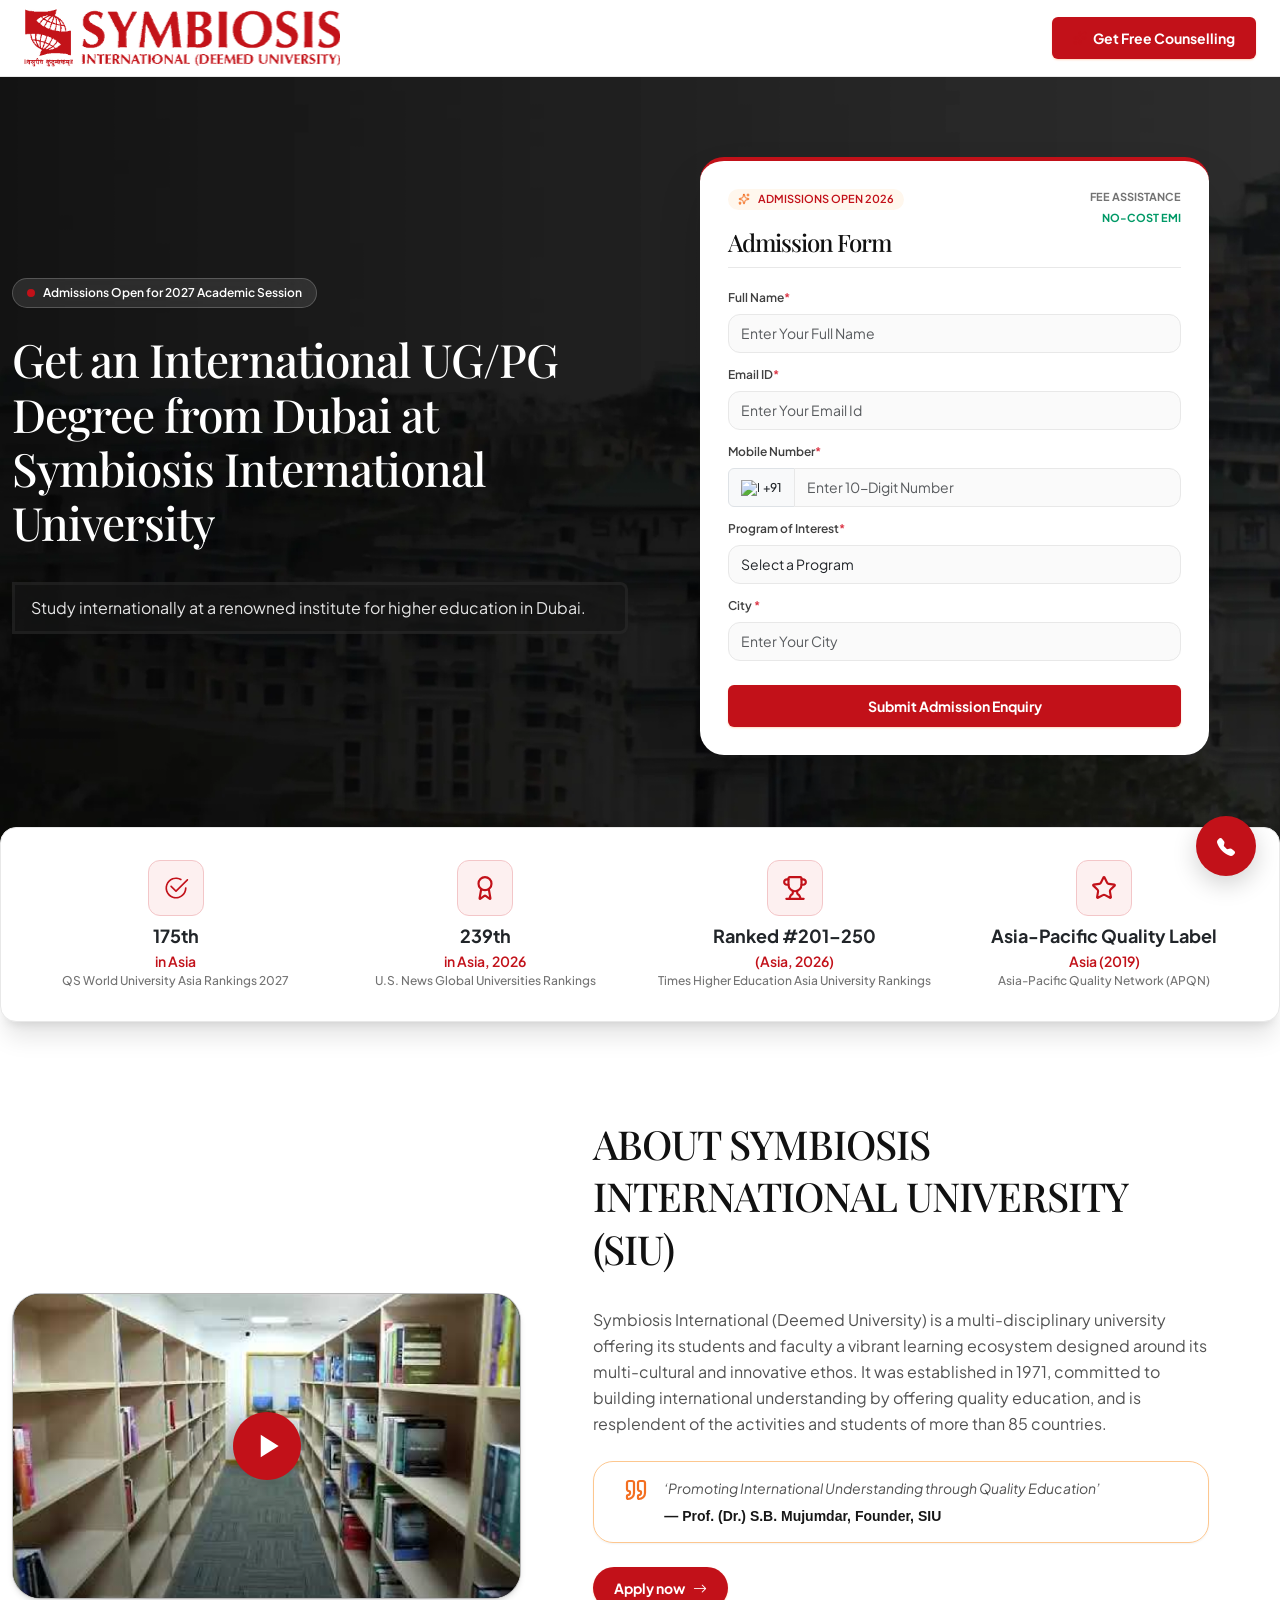
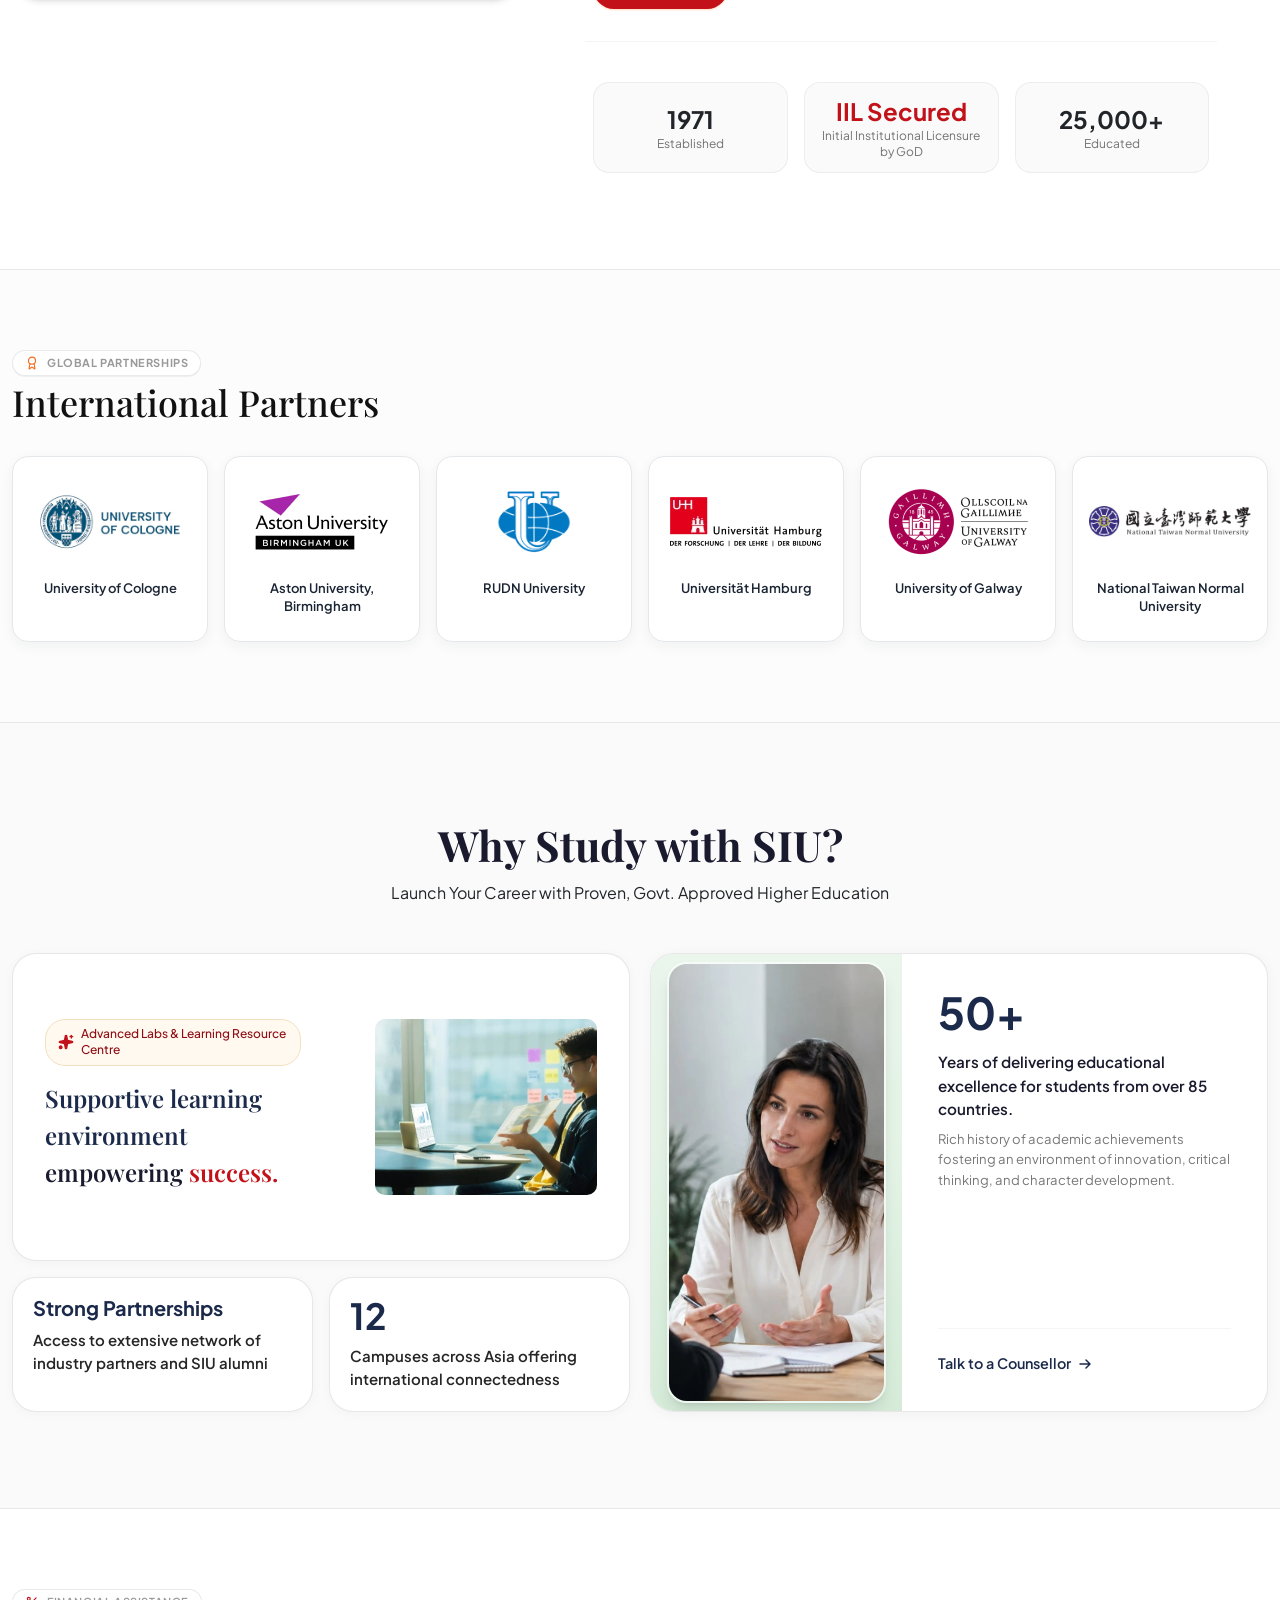
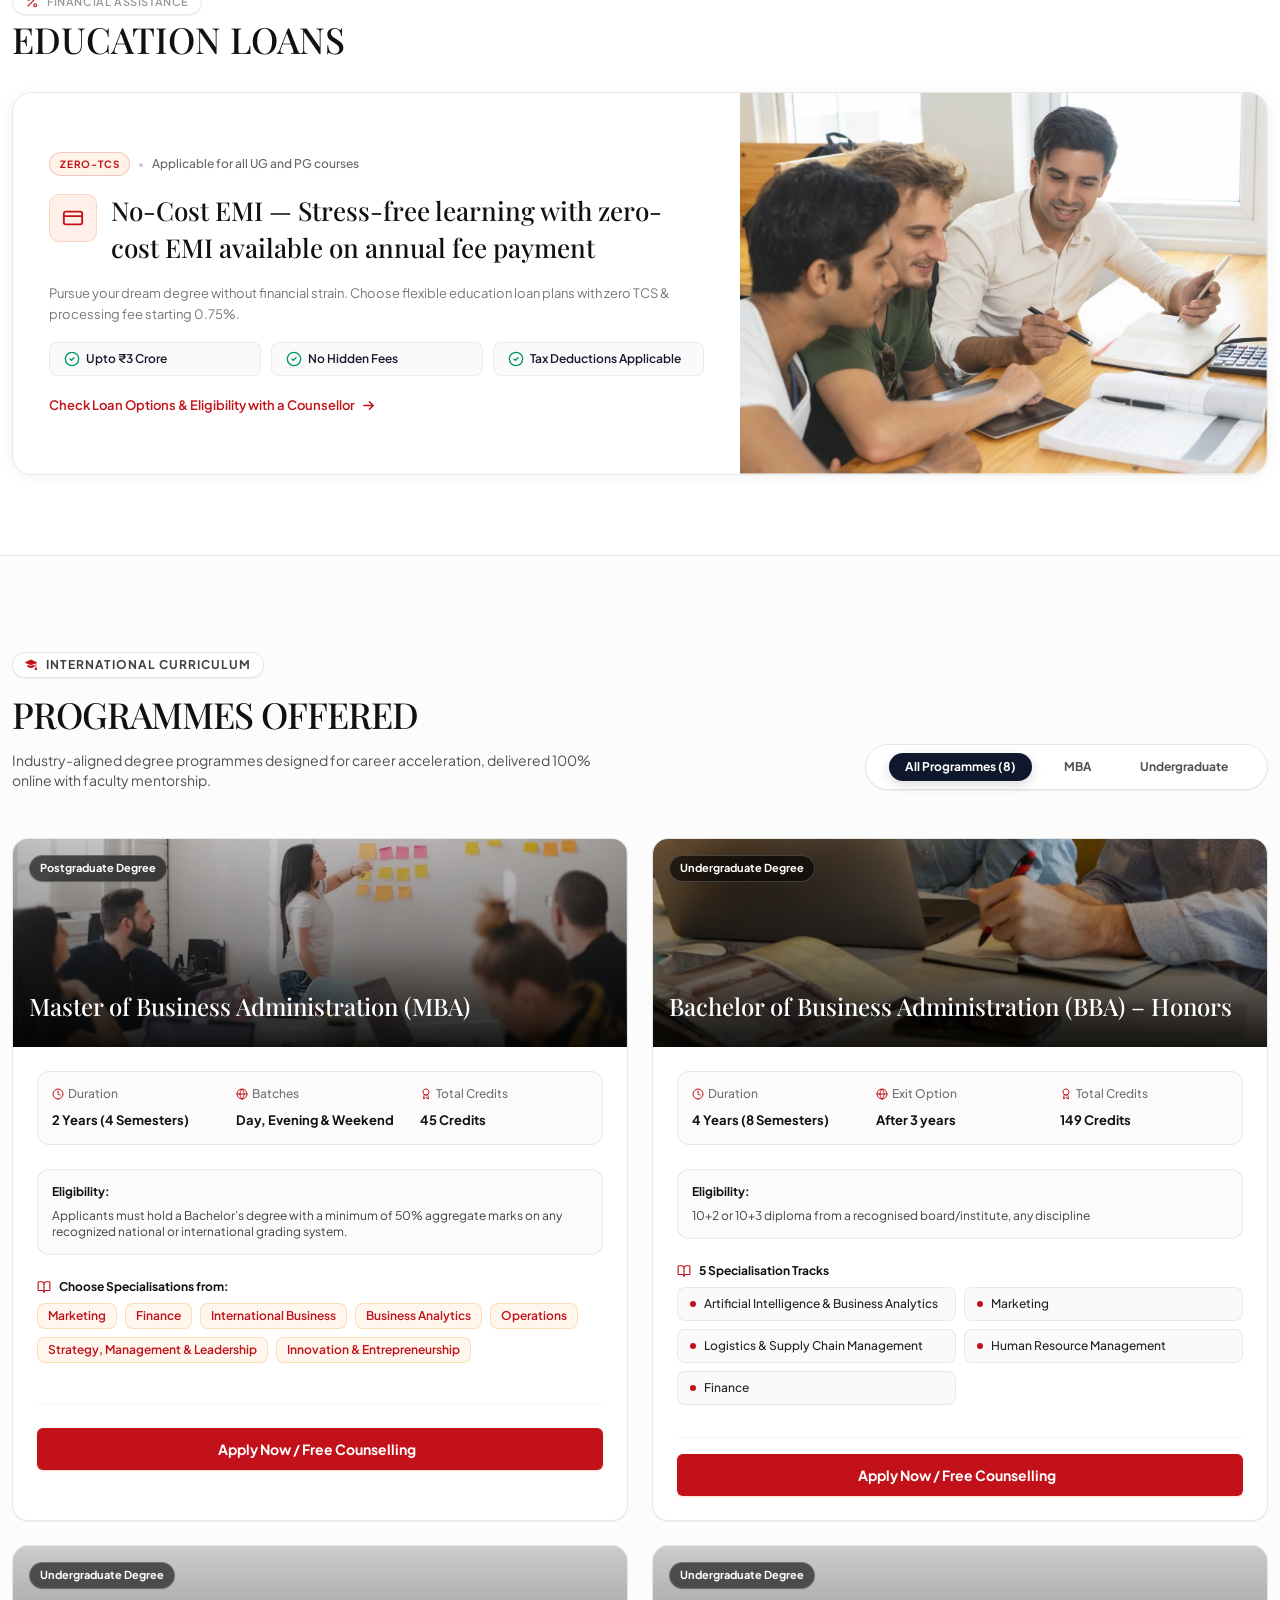
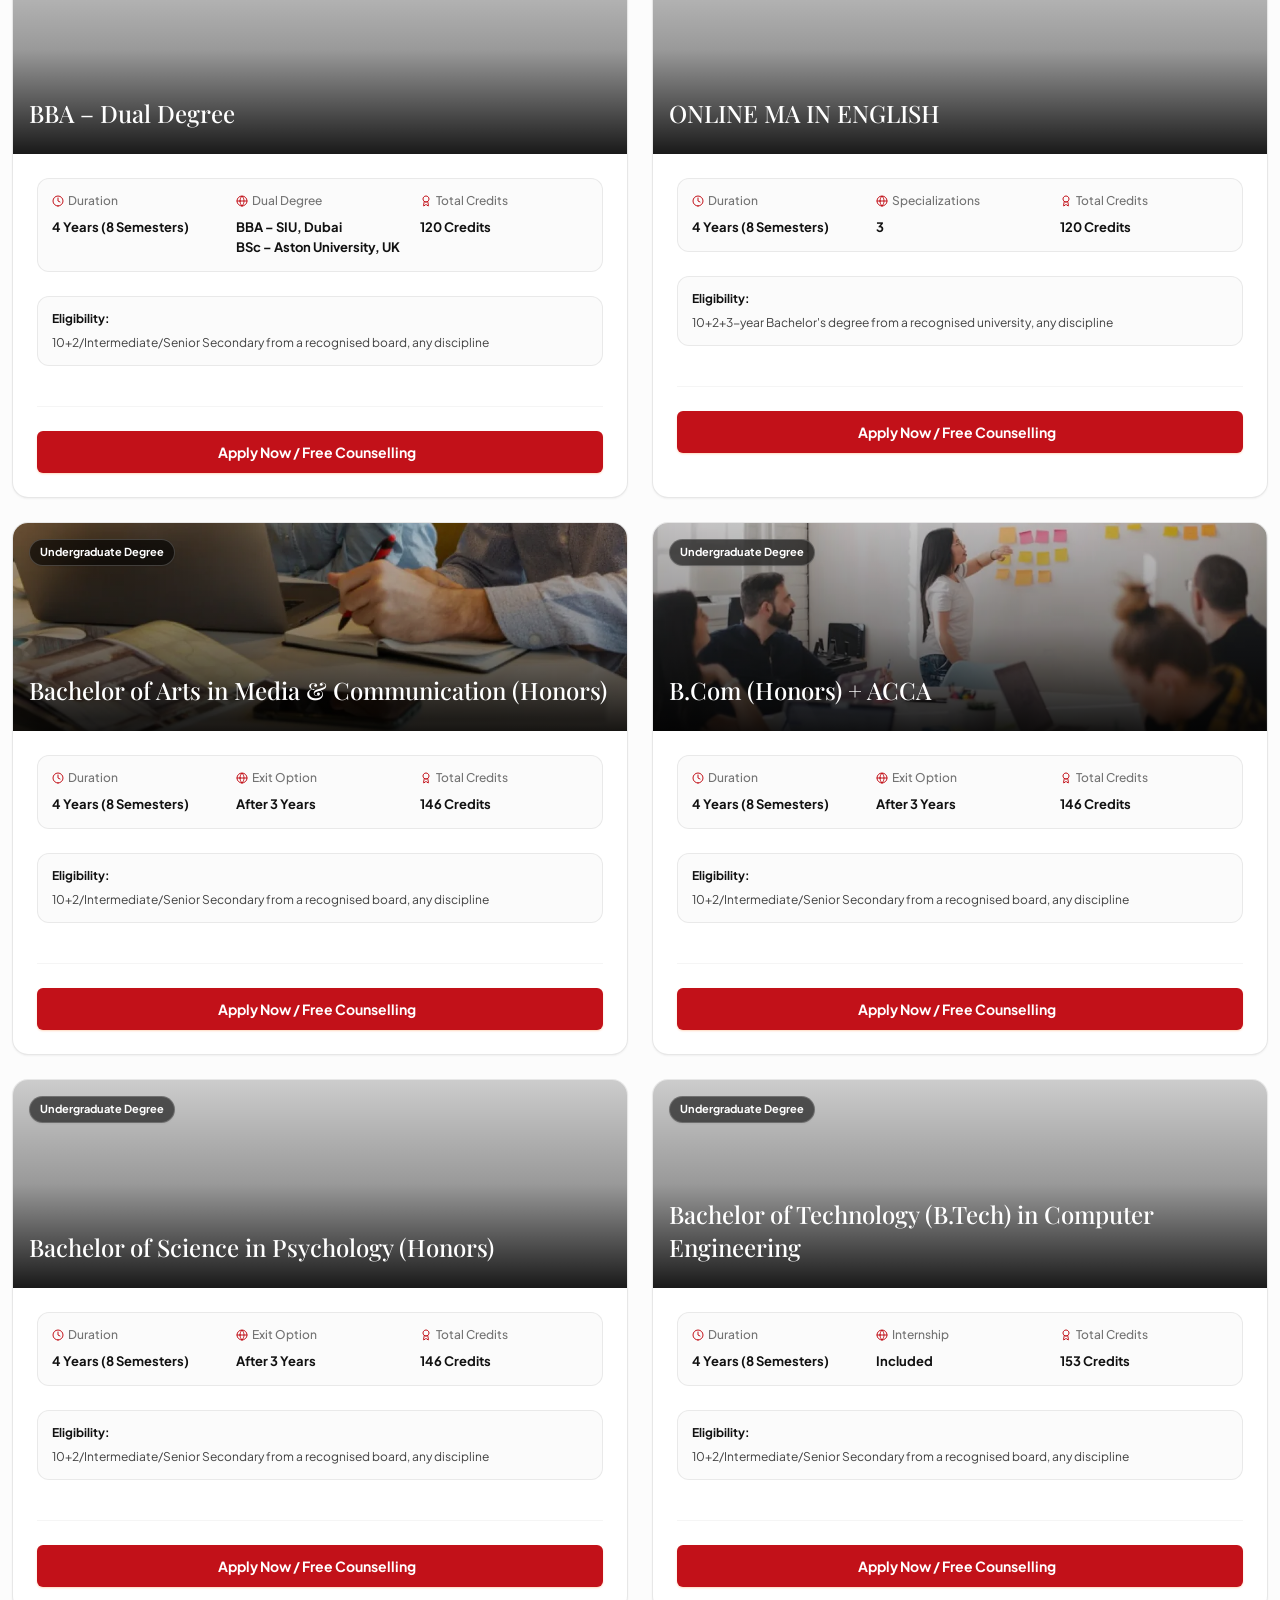
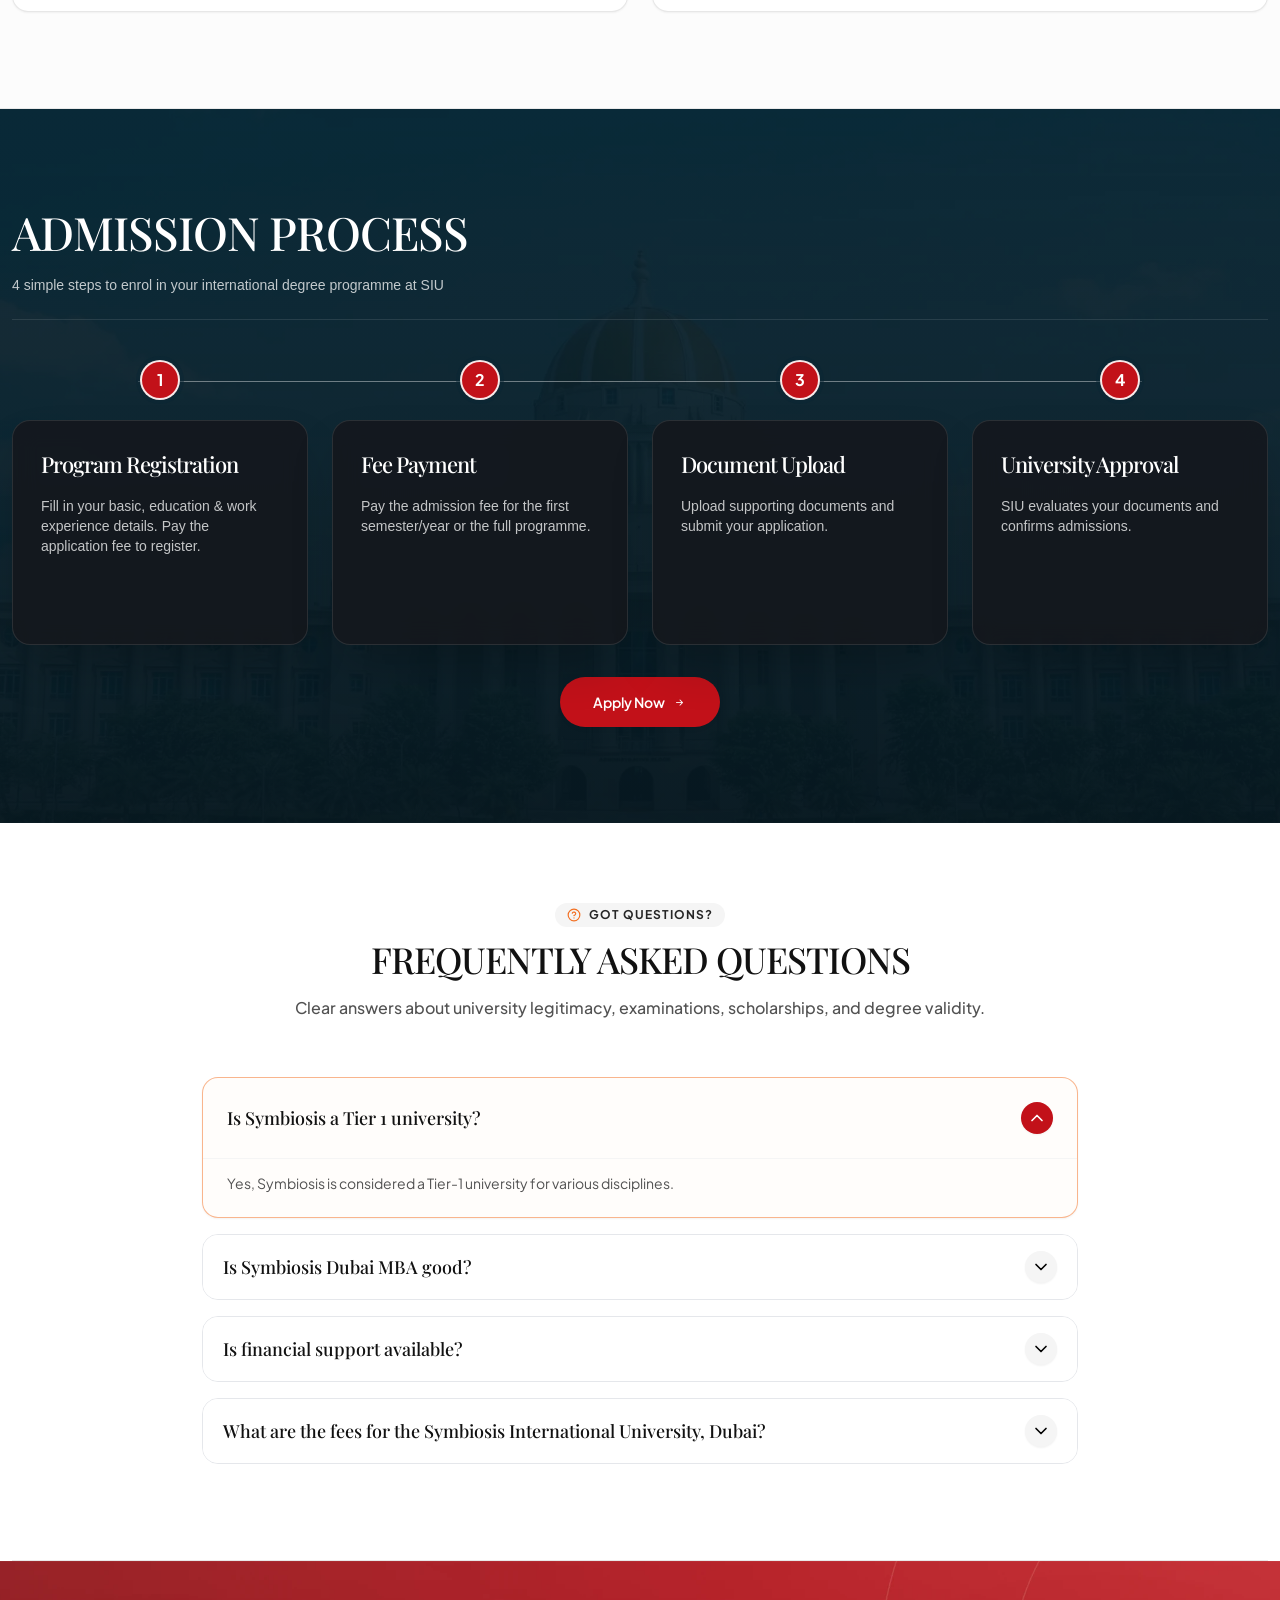
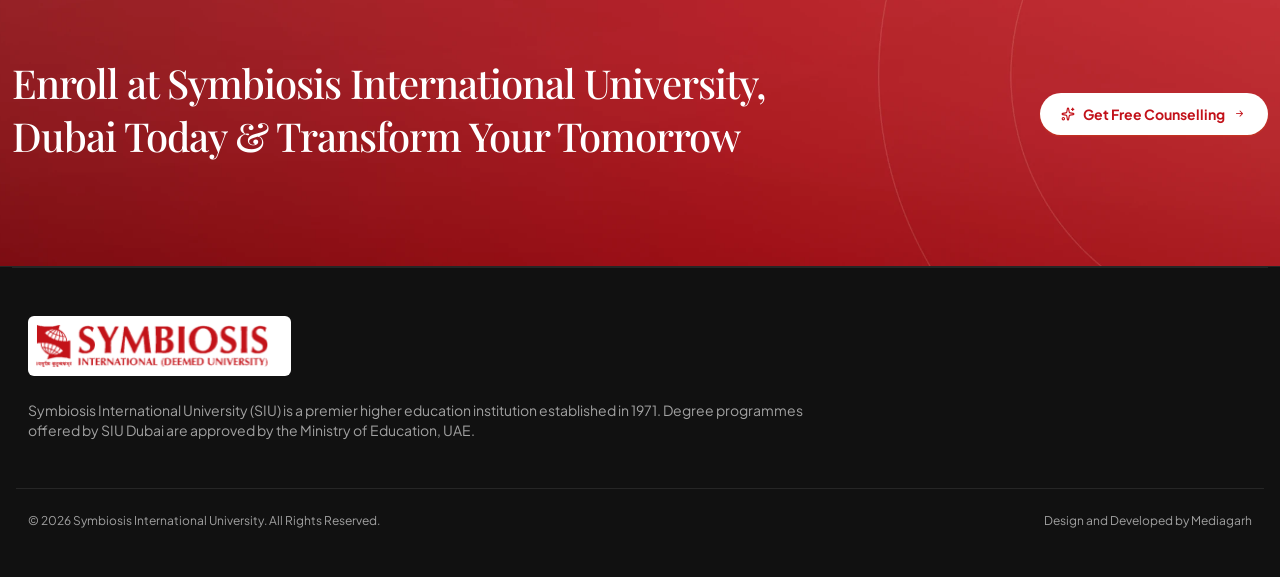
==== commit efaa9b37: "add new chabges" ====
--- a/symbiosis-admisison-2026-27/index.html
+++ b/symbiosis-admisison-2026-27/index.html
@@ -287,7 +287,12 @@
               <div
                 class="badge-icon badge-orange d-flex align-items-center justify-content-center text-primary flex-shrink-0"
               >
-                <i class="bi bi-check2-circle text-primary"></i>
+                <svg xmlns="http://www.w3.org/2000/svg" width="26" height="26" viewBox="0 0 26 26" fill="none">
+                  <path
+                    d="M4.07328 13.0003C4.07328 11.3825 4.46328 9.88026 5.24328 8.49359C6.02328 7.10692 7.10661 6.02359 8.49328 5.24359C9.87994 4.46359 11.3822 4.07359 12.9999 4.07359C14.6177 4.07359 16.1199 4.47803 17.5066 5.28692C17.6799 5.40248 17.8677 5.43137 18.0699 5.37359C18.2722 5.31581 18.4311 5.18581 18.5466 4.98359C18.6622 4.78137 18.6911 4.5647 18.6333 4.33359C18.5755 4.10248 18.4599 3.92914 18.2866 3.81359C16.8999 3.06248 15.4411 2.6147 13.9099 2.47025C12.3788 2.32581 10.8766 2.52803 9.40328 3.07692C7.92994 3.62581 6.64439 4.44914 5.54661 5.54692C4.44883 6.6447 3.6255 7.93026 3.07661 9.40359C2.52772 10.8769 2.3255 12.3791 2.46994 13.9103C2.61439 15.4414 3.07661 16.9003 3.85661 18.2869C4.63661 19.6736 5.66217 20.8003 6.93328 21.6669C8.20439 22.5336 9.6055 23.1114 11.1366 23.4003C12.6677 23.6891 14.1988 23.6314 15.7299 23.2269C17.2611 22.8225 18.6188 22.1147 19.8033 21.1036C20.9877 20.0925 21.9122 18.8791 22.5766 17.4636C23.2411 16.048 23.5733 14.5603 23.5733 13.0003C23.5733 12.7691 23.4866 12.5814 23.3133 12.4369C23.1399 12.2925 22.9522 12.2203 22.7499 12.2203C22.5477 12.2203 22.3599 12.2925 22.1866 12.4369C22.0133 12.5814 21.9266 12.7691 21.9266 13.0003C21.9266 14.618 21.5222 16.1058 20.7133 17.4636C19.9044 18.8214 18.8211 19.9047 17.4633 20.7136C16.1055 21.5225 14.6177 21.9269 12.9999 21.9269C11.3822 21.9269 9.89439 21.5225 8.53661 20.7136C7.17883 19.9047 6.0955 18.8214 5.28661 17.4636C4.47772 16.1058 4.07328 14.618 4.07328 13.0003ZM24.9599 5.46025C25.1333 5.28692 25.2199 5.0847 25.2199 4.85359C25.2199 4.62248 25.1333 4.4347 24.9599 4.29026C24.7866 4.14581 24.5844 4.07359 24.3533 4.07359C24.1222 4.07359 23.9488 4.16026 23.8333 4.33359L12.9999 15.0803L8.66661 10.8336C8.55105 10.6603 8.37772 10.5736 8.14661 10.5736C7.9155 10.5736 7.71328 10.6458 7.53994 10.7903C7.36661 10.9347 7.27994 11.1225 7.27994 11.3536C7.27994 11.5847 7.36661 11.7869 7.53994 11.9603L12.3933 16.8136C12.5666 16.9869 12.7688 17.0736 12.9999 17.0736C13.2311 17.0736 13.4333 16.9869 13.6066 16.8136L24.9599 5.46025Z"
+                    fill="#C21119"
+                  />
+                </svg>
               </div>
               <div class="">
                 <div class="stat-heading text-center fw-bold font-plus-jakarta">175th</div>
@@ -303,20 +308,20 @@
               <div
                 class="badge-icon badge-orange d-flex align-items-center justify-content-center text-primary flex-shrink-0"
               >
-                <svg xmlns="http://www.w3.org/2000/svg" width="20" height="20" viewBox="0 0 20 20" fill="none">
+                <svg xmlns="http://www.w3.org/2000/svg" width="26" height="26" viewBox="0 0 26 26" fill="none">
                   <path
-                    d="M12.8975 10.7417L14.16 17.8467C14.1742 17.9304 14.1624 18.0163 14.1264 18.0932C14.0903 18.17 14.0317 18.2339 13.9583 18.2765C13.8849 18.3191 13.8003 18.3383 13.7157 18.3315C13.6311 18.3246 13.5507 18.2922 13.485 18.2384L10.5017 15.9992C10.3577 15.8916 10.1827 15.8335 10.003 15.8335C9.82318 15.8335 9.64822 15.8916 9.5042 15.9992L6.51587 18.2375C6.4503 18.2912 6.36992 18.3237 6.28545 18.3305C6.20098 18.3373 6.11643 18.3182 6.04309 18.2758C5.96975 18.2333 5.9111 18.1695 5.87497 18.0928C5.83884 18.0162 5.82694 17.9303 5.84087 17.8467L7.10254 10.7417"
-                    stroke="#FE9A00"
-                    stroke-width="1.66667"
+                    d="M16.7667 13.9641L18.4079 23.2006C18.4264 23.3094 18.411 23.4211 18.3642 23.5211C18.3173 23.6209 18.2411 23.704 18.1457 23.7594C18.0503 23.8147 17.9403 23.8397 17.8303 23.8309C17.7204 23.8219 17.6158 23.7798 17.5304 23.7098L13.6521 20.7989C13.4649 20.659 13.2374 20.5835 13.0038 20.5835C12.7701 20.5835 12.5426 20.659 12.3554 20.7989L8.47056 23.7087C8.38532 23.7785 8.28082 23.8207 8.17101 23.8296C8.0612 23.8384 7.95129 23.8136 7.85595 23.7584C7.7606 23.7032 7.68436 23.6203 7.63739 23.5205C7.59042 23.421 7.57495 23.3093 7.59306 23.2006L9.23323 13.9641"
+                    stroke-width="2.16667"
                     stroke-linecap="round"
                     stroke-linejoin="round"
+                    stroke="#C21119"
                   />
                   <path
-                    d="M10 11.6667C12.7614 11.6667 15 9.42817 15 6.66675C15 3.90532 12.7614 1.66675 10 1.66675C7.23858 1.66675 5 3.90532 5 6.66675C5 9.42817 7.23858 11.6667 10 11.6667Z"
-                    stroke="#FE9A00"
-                    stroke-width="1.66667"
+                    d="M13 15.1667C16.5898 15.1667 19.5 12.2566 19.5 8.66675C19.5 5.07689 16.5898 2.16675 13 2.16675C9.41015 2.16675 6.5 5.07689 6.5 8.66675C6.5 12.2566 9.41015 15.1667 13 15.1667Z"
+                    stroke-width="2.16667"
                     stroke-linecap="round"
                     stroke-linejoin="round"
+                    stroke="#C21119"
                   />
                 </svg>
               </div>
@@ -334,48 +339,48 @@
               <div
                 class="badge-icon badge-orange d-flex align-items-center justify-content-center text-primary flex-shrink-0"
               >
-                <svg xmlns="http://www.w3.org/2000/svg" width="20" height="20" viewBox="0 0 20 20" fill="none">
+                <svg xmlns="http://www.w3.org/2000/svg" width="26" height="26" viewBox="0 0 26 26" fill="none">
                   <path
-                    d="M8.33325 12.2166V13.5716C8.3301 13.8571 8.25366 14.137 8.11124 14.3845C7.96882 14.632 7.7652 14.8387 7.51992 14.9849C6.9992 15.3706 6.57562 15.8724 6.28282 16.4504C5.99003 17.0285 5.83609 17.6669 5.83325 18.3149"
-                    stroke="#615FFF"
-                    stroke-width="1.66667"
+                    d="M10.8333 15.8816V17.6431C10.8292 18.0142 10.7298 18.3781 10.5446 18.6999C10.3595 19.0216 10.0948 19.2903 9.77592 19.4804C9.09899 19.9818 8.54833 20.6341 8.16769 21.3855C7.78707 22.1371 7.58694 22.967 7.58325 23.8094"
+                    stroke-width="2.16667"
                     stroke-linecap="round"
                     stroke-linejoin="round"
+                    stroke="#C21119"
                   />
                   <path
-                    d="M11.6667 12.2166V13.5716C11.6699 13.8571 11.7463 14.137 11.8888 14.3845C12.0312 14.632 12.2348 14.8387 12.4801 14.9849C13.0008 15.3706 13.4244 15.8724 13.7172 16.4504C14.01 17.0285 14.1639 17.6669 14.1667 18.3149"
-                    stroke="#615FFF"
-                    stroke-width="1.66667"
+                    d="M15.1667 15.8816V17.6431C15.1709 18.0142 15.2702 18.3781 15.4555 18.6999C15.6406 19.0216 15.9053 19.2903 16.2242 19.4804C16.9011 19.9818 17.4518 20.6341 17.8324 21.3855C18.213 22.1371 18.4131 22.967 18.4167 23.8094"
+                    stroke-width="2.16667"
                     stroke-linecap="round"
                     stroke-linejoin="round"
+                    stroke="#C21119"
                   />
                   <path
-                    d="M15 7.49992H16.25C16.8025 7.49992 17.3324 7.28043 17.7231 6.88972C18.1138 6.49902 18.3333 5.96912 18.3333 5.41659C18.3333 4.86405 18.1138 4.33415 17.7231 3.94345C17.3324 3.55275 16.8025 3.33325 16.25 3.33325H15"
-                    stroke="#615FFF"
-                    stroke-width="1.66667"
+                    d="M19.5 9.74992H21.125C21.8433 9.74992 22.5321 9.46459 23.04 8.95666C23.5479 8.44875 23.8333 7.75988 23.8333 7.04159C23.8333 6.32329 23.5479 5.63442 23.04 5.12651C22.5321 4.6186 21.8433 4.33325 21.125 4.33325H19.5"
+                    stroke-width="2.16667"
                     stroke-linecap="round"
                     stroke-linejoin="round"
+                    stroke="#C21119"
                   />
                   <path
-                    d="M3.33325 18.3333H16.6666"
-                    stroke="#615FFF"
-                    stroke-width="1.66667"
+                    d="M4.33325 23.8333H21.6666"
+                    stroke-width="2.16667"
                     stroke-linecap="round"
                     stroke-linejoin="round"
+                    stroke="#C21119"
                   />
                   <path
-                    d="M5 7.50008C5 8.82616 5.52678 10.0979 6.46447 11.0356C7.40215 11.9733 8.67392 12.5001 10 12.5001C11.3261 12.5001 12.5979 11.9733 13.5355 11.0356C14.4732 10.0979 15 8.82616 15 7.50008V2.50008C15 2.27907 14.9122 2.06711 14.7559 1.91083C14.5996 1.75455 14.3877 1.66675 14.1667 1.66675H5.83333C5.61232 1.66675 5.40036 1.75455 5.24408 1.91083C5.0878 2.06711 5 2.27907 5 2.50008V7.50008Z"
-                    stroke="#615FFF"
-                    stroke-width="1.66667"
+                    d="M6.5 9.75008C6.5 11.474 7.18481 13.1272 8.40381 14.3463C9.62279 15.5653 11.2761 16.2501 13 16.2501C14.7239 16.2501 16.3773 15.5653 17.5961 14.3463C18.8152 13.1272 19.5 11.474 19.5 9.75008V3.25008C19.5 2.96276 19.3859 2.68722 19.1827 2.48405C18.9795 2.28089 18.704 2.16675 18.4167 2.16675H7.58333C7.29602 2.16675 7.02047 2.28089 6.8173 2.48405C6.61414 2.68722 6.5 2.96276 6.5 3.25008V9.75008Z"
+                    stroke-width="2.16667"
                     stroke-linecap="round"
                     stroke-linejoin="round"
+                    stroke="#C21119"
                   />
                   <path
-                    d="M5.00008 7.49992H3.75008C3.19755 7.49992 2.66764 7.28043 2.27694 6.88972C1.88624 6.49902 1.66675 5.96912 1.66675 5.41659C1.66675 4.86405 1.88624 4.33415 2.27694 3.94345C2.66764 3.55275 3.19755 3.33325 3.75008 3.33325H5.00008"
-                    stroke="#615FFF"
-                    stroke-width="1.66667"
+                    d="M6.50008 9.74992H4.87508C4.15679 9.74992 3.46791 9.46459 2.96 8.95666C2.45209 8.44875 2.16675 7.75988 2.16675 7.04159C2.16675 6.32329 2.45209 5.63442 2.96 5.12651C3.46791 4.6186 4.15679 4.33325 4.87508 4.33325H6.50008"
+                    stroke-width="2.16667"
                     stroke-linecap="round"
                     stroke-linejoin="round"
+                    stroke="#C21119"
                   />
                 </svg>
               </div>
@@ -393,13 +398,13 @@
               <div
                 class="badge-icon badge-orange d-flex align-items-center justify-content-center text-primary flex-shrink-0"
               >
-                <svg xmlns="http://www.w3.org/2000/svg" width="20" height="20" viewBox="0 0 20 20" fill="none">
+                <svg xmlns="http://www.w3.org/2000/svg" width="26" height="26" viewBox="0 0 26 26" fill="none">
                   <path
-                    d="M9.60428 1.91249C9.6408 1.83871 9.69722 1.7766 9.76716 1.73318C9.8371 1.68976 9.91779 1.66675 10.0001 1.66675C10.0824 1.66675 10.1631 1.68976 10.2331 1.73318C10.303 1.7766 10.3594 1.83871 10.396 1.91249L12.3209 5.81166C12.4478 6.0683 12.635 6.29033 12.8665 6.4587C13.098 6.62707 13.3669 6.73675 13.6501 6.77833L17.9551 7.40833C18.0367 7.42014 18.1133 7.45455 18.1764 7.50766C18.2394 7.56076 18.2863 7.63045 18.3118 7.70883C18.3373 7.78721 18.3403 7.87116 18.3206 7.95119C18.3009 8.03121 18.2591 8.10412 18.2001 8.16166L15.0868 11.1933C14.8815 11.3934 14.7278 11.6404 14.6391 11.913C14.5504 12.1856 14.5293 12.4757 14.5776 12.7583L15.3126 17.0417C15.327 17.1232 15.3182 17.2071 15.2872 17.2839C15.2562 17.3607 15.2042 17.4272 15.1372 17.4758C15.0702 17.5245 14.9909 17.5533 14.9083 17.5591C14.8257 17.5648 14.7432 17.5472 14.6701 17.5083L10.8218 15.485C10.5682 15.3518 10.2861 15.2823 9.9997 15.2823C9.7133 15.2823 9.43119 15.3518 9.17762 15.485L5.33012 17.5083C5.25706 17.547 5.17461 17.5644 5.09216 17.5585C5.0097 17.5527 4.93055 17.5238 4.8637 17.4752C4.79684 17.4266 4.74498 17.3601 4.714 17.2835C4.68302 17.2069 4.67416 17.1231 4.68845 17.0417L5.42262 12.7592C5.47111 12.4764 5.4501 12.1862 5.3614 11.9134C5.27269 11.6406 5.11896 11.3935 4.91345 11.1933L1.80012 8.16249C1.74061 8.10502 1.69844 8.03199 1.67842 7.95172C1.65839 7.87145 1.66131 7.78717 1.68685 7.70848C1.71238 7.6298 1.75951 7.55986 1.82285 7.50665C1.88619 7.45343 1.9632 7.41907 2.04512 7.40749L6.34928 6.77833C6.63283 6.73708 6.90211 6.62754 7.13394 6.45915C7.36577 6.29076 7.5532 6.06855 7.68012 5.81166L9.60428 1.91249Z"
-                    stroke="#00BC7D"
-                    stroke-width="1.66667"
+                    d="M12.4855 2.48621C12.533 2.3903 12.6063 2.30955 12.6972 2.25311C12.7882 2.19666 12.8931 2.16675 13.0001 2.16675C13.1071 2.16675 13.212 2.19666 13.303 2.25311C13.3938 2.30955 13.4671 2.3903 13.5147 2.48621L16.0171 7.55513C16.1821 7.88876 16.4254 8.1774 16.7264 8.39628C17.0273 8.61516 17.3769 8.75775 17.7451 8.8118L23.3416 9.6308C23.4476 9.64615 23.5472 9.69089 23.6292 9.75993C23.7111 9.82896 23.7721 9.91956 23.8053 10.0215C23.8384 10.1233 23.8423 10.2325 23.8167 10.3365C23.7911 10.4405 23.7368 10.5353 23.6601 10.6101L19.6128 14.5513C19.3459 14.8114 19.1461 15.1325 19.0308 15.4869C18.9155 15.8413 18.888 16.2184 18.9508 16.5858L19.9063 22.1542C19.925 22.2601 19.9136 22.3692 19.8733 22.469C19.833 22.5689 19.7654 22.6553 19.6783 22.7185C19.5912 22.7818 19.4881 22.8193 19.3807 22.8268C19.2733 22.8342 19.1661 22.8113 19.0711 22.7608L14.0683 20.1305C13.7386 19.9573 13.3719 19.867 12.9995 19.867C12.6272 19.867 12.2605 19.9573 11.9308 20.1305L6.92909 22.7608C6.83411 22.8111 6.72692 22.8337 6.61974 22.826C6.51254 22.8185 6.40964 22.7809 6.32274 22.7177C6.23582 22.6546 6.1684 22.5681 6.12813 22.4685C6.08786 22.3689 6.07634 22.26 6.09491 22.1542L7.04934 16.5869C7.11237 16.2193 7.08506 15.842 6.96975 15.4874C6.85443 15.1328 6.65458 14.8115 6.38741 14.5513L2.34009 10.6112C2.26272 10.5365 2.2079 10.4416 2.18188 10.3372C2.15584 10.2329 2.15963 10.1233 2.19283 10.021C2.22602 9.91871 2.28729 9.82779 2.36963 9.75862C2.45198 9.68943 2.55209 9.64476 2.65859 9.62971L8.25399 8.8118C8.62261 8.75818 8.97267 8.61577 9.27405 8.39687C9.57543 8.17796 9.81909 7.88909 9.98409 7.55513L12.4855 2.48621Z"
+                    stroke-width="2.16667"
                     stroke-linecap="round"
                     stroke-linejoin="round"
+                    stroke="#C21119"
                   />
                 </svg>
               </div>
@@ -439,7 +444,7 @@
                   <g clip-path="url(#clip0_114_1077)">
                     <path
                       d="M38 76C58.9868 76 76 58.9868 76 38C76 17.0132 58.9868 0 38 0C17.0132 0 0 17.0132 0 38C0 58.9868 17.0132 76 38 76Z"
-                      fill="#F37021"
+                      fill="#C21119"
                     />
                     <path d="M31 25.5V50.5L51 38L31 25.5Z" fill="white" />
                   </g>
@@ -671,13 +676,13 @@
                 </div>
                 <a href="tel:07620349473" class="why-cta-link pt-3 pt-md-4 jakarta-fonts">
                   Talk to a Counsellor
-                  <svg width="16" height="16" viewBox="0 0 16 16" fill="none" aria-hidden="true">
+                  <svg xmlns="http://www.w3.org/2000/svg" width="16" height="16" viewBox="0 0 16 16" fill="none">
                     <path
-                      d="M3 8h10M9 4l4 4-4 4"
-                      stroke="#0066CC"
+                      d="M3 8H13M9 12L13 8L9 4"
                       stroke-width="1.5"
                       stroke-linecap="round"
                       stroke-linejoin="round"
+                      stroke="#1B2A4A"
                     />
                   </svg>
                 </a>
@@ -750,13 +755,13 @@
             <!-- CTA -->
             <a href="#admissionForm" class="sch-emi-cta jakarta-fonts">
               Check Loan Options & Eligibility with a Counsellor
-              <svg width="15" height="15" viewBox="0 0 16 16" fill="none" aria-hidden="true">
+              <svg xmlns="http://www.w3.org/2000/svg" width="15" height="15" viewBox="0 0 15 15" fill="none">
                 <path
-                  d="M3 8h10M9 4l4 4-4 4"
-                  stroke="#f36f21"
-                  stroke-width="1.6"
+                  d="M2.8125 7.5H12.1875M8.4375 11.25L12.1875 7.5L8.4375 3.75"
+                  stroke-width="1.5"
                   stroke-linecap="round"
                   stroke-linejoin="round"
+                  stroke="#C21119"
                 />
               </svg>
             </a>
@@ -1453,7 +1458,7 @@
                 <!-- Step 1 -->
                 <div class="col-12 col-sm-6 col-lg-3 mb-4 mb-md-0">
                   <div
-                    class="step-number bg-white position-relative rounded-circle d-flex align-items-center justify-content-center fw-bold font-plus-jakarta text-six"
+                    class="step-number position-relative rounded-circle d-flex align-items-center justify-content-center fw-bold font-plus-jakarta text-six"
                   >
                     1
                   </div>
@@ -1468,7 +1473,7 @@
                 <!-- Step 2 -->
                 <div class="col-12 col-sm-6 col-lg-3 mb-4 mb-md-0">
                   <div
-                    class="step-number bg-white position-relative rounded-circle d-flex align-items-center justify-content-center fw-bold font-plus-jakarta text-six"
+                    class="step-number position-relative rounded-circle d-flex align-items-center justify-content-center fw-bold font-plus-jakarta text-six"
                   >
                     2
                   </div>
@@ -1483,7 +1488,7 @@
                 <!-- Step 3 -->
                 <div class="col-12 col-sm-6 col-lg-3 mb-4 mb-md-0">
                   <div
-                    class="step-number bg-white position-relative rounded-circle d-flex align-items-center justify-content-center fw-bold font-plus-jakarta text-six"
+                    class="step-number position-relative rounded-circle d-flex align-items-center justify-content-center fw-bold font-plus-jakarta text-six"
                   >
                     3
                   </div>
@@ -1498,7 +1503,7 @@
                 <!-- Step 4 -->
                 <div class="col-12 col-sm-6 col-lg-3">
                   <div
-                    class="step-number bg-white position-relative rounded-circle d-flex align-items-center justify-content-center fw-bold font-plus-jakarta text-six"
+                    class="step-number position-relative rounded-circle d-flex align-items-center justify-content-center fw-bold font-plus-jakarta text-six"
                   >
                     4
                   </div>
@@ -1515,7 +1520,7 @@
           <div class="col-12 justify-content-center d-flex flex-column flex-md-row align-items-center mt-md-4 mt-3">
             <a
               href="#admissionForm"
-              class="btn btn-apply bg-white text-six rounded-pill font-plus-jakarta fw-semibold d-flex align-items-center gap-2"
+              class="btn btn-apply apply-btn-wrapper rounded-pill font-plus-jakarta fw-semibold d-flex align-items-center gap-2"
             >
               Apply Now<i class="bi bi-arrow-right-short"></i
             ></a>
@@ -1666,7 +1671,7 @@
             <div class="d-flex flex-column flex-md-row justify-content-end gap-3">
               <a
                 href="#admissionForm"
-                class="btn btn-cta bg-primary d-flex align-items-center justify-content-center gap-2 text-white font-plus-jakarta fw-bold rounded-pill"
+                class="btn btn-cta bg-white bottom-cta-btn d-flex align-items-center justify-content-center gap-2 text-primary font-plus-jakarta fw-bold rounded-pill"
                 ><img src="images/Icon.svg" alt="" />Get Free Counselling<i
                   class="bi bi-arrow-right-short"
                   width="24px"
@@ -1688,8 +1693,8 @@
         <div class="container footer-container d-flex flex-column">
           <div class="row">
             <div class="col-lg-8">
-              <div class="nav-logo bg-white">
-                <img src="images/logo.svg" class="h-100 w-100 object-fit-cover" alt="" />
+              <div class="nav-logo bg-white p-2 rounded-2" style="aspect-ratio: 320/73">
+                <img src="images/logo.svg" class="h-100 img-fluid object-fit-cover" alt="" />
               </div>
               <p class="text-fourteenth font-plus-jakarta footer-para pt-4 mb-2">
                 Symbiosis International University (SIU) is a premier higher education institution established in 1971.
--- a/symbiosis-admisison-2026-27/css/style.css
+++ b/symbiosis-admisison-2026-27/css/style.css
@@ -1,5 +1,5 @@
 :root {
-  --primary-color: #f36f21;
+  --primary-color: #c21119;
   --secondary-color: #e5e5e5;
   --tertiary-color: #111111;
   --quaternary-color: #737373;
@@ -149,7 +149,7 @@
 }
 
 .bg-seventh {
-  background-color: var(--seventh-color) !important;
+  background-color: #c21119 !important;
 }
 
 .text-primary {
@@ -211,7 +211,6 @@
 }
 
 .btn-apply {
-  box-shadow: 0px 4px 6px -4px #0000001a;
   padding: 14px 32px;
   border-radius: 33554400px;
 }
@@ -352,7 +351,7 @@
 }
 
 .steps-line {
-  top: 20%;
+  top: 18%;
   left: 10%;
   right: 10%;
   height: 1px;
@@ -365,7 +364,10 @@
   height: 40px;
   margin: 0 auto 20px auto;
   z-index: 2;
-  box-shadow: 0px 0px 0px 4px #0b273580;
+  border: 2px solid rgba(255, 255, 255, 0.9);
+  background: #c21119;
+  box-shadow: 0 0 0 4px rgba(11, 39, 53, 0.5);
+  color: white !important;
 }
 
 .step-card {
@@ -548,7 +550,7 @@
 
 /* Active state arrow styling (Orange theme) */
 .custom-faq-accordion .accordion-button:not(.collapsed)::after {
-  background-color: #f36f21;
+  background-color: #c21119;
   background-image: url("data:image/svg+xml,%3Csvg xmlns='http://www.w3.org/2000/svg' width='16' height='16' viewBox='0 0 16 16' fill='none'%3E%3Cpath d='M12 10L8 6L4 10' stroke='white' stroke-width='1.33333' stroke-linecap='round' stroke-linejoin='round'/%3E%3C/svg%3E");
   transform: none;
   /* Prevents Bootstrap's default 180deg rotation */
@@ -560,7 +562,7 @@
 }
 
 .btn-cta:hover {
-  background-color: #d85e17 !important;
+  background-color: #70080d !important;
 }
 
 .btn-cta:active {
@@ -610,11 +612,11 @@
 }
 
 .badge-icon {
-  width: 40px;
-  height: 40px;
+  width: 56px;
+  height: 56px;
   border-radius: 12px;
-  border: 1px solid #e8e8e8;
-  background: #fafafa;
+  border: 1px solid #f3c6c8;
+  background: #fdf0f0;
 }
 
 .about-img img,
@@ -659,6 +661,16 @@
   line-height: 52.5px;
 }
 
+button {
+  transition: all 0.3s ease-in-out;
+}
+.bottom-cta-btn:hover {
+  background: #fff !important;
+  color: #c21119 !important;
+  box-shadow: 0 1px 2px 0 rgba(255, 105, 0, 0.25);
+  transform: translateY(-4px);
+}
+
 footer,
 .footer-container,
 .copyright-container {
@@ -666,13 +678,13 @@
 }
 
 .footer-container {
-  padding: 48px 0;
+  padding: 48px 16px;
   gap: 40px;
 }
 
 .admission-card {
   border-radius: 24px;
-  border-top: 4px solid #f36f21;
+  border-top: 4px solid #c21119;
   background: #fff;
   box-shadow: 0 25px 50px -12px rgba(0, 0, 0, 0.25);
   padding: 28px;
@@ -725,7 +737,7 @@
   z-index: 9999;
   height: 60px;
   width: 60px;
-  background-color: var(--primary-color, #f36f21);
+  background-color: var(--primary-color, #c21119);
   color: #ffffff;
   display: inline-flex;
   align-items: center;
@@ -746,7 +758,7 @@
 }
 
 .sticky-call-btn:hover {
-  background-color: var(--seventh-color, #e65c00);
+  background-color: #70080d;
   color: #ffffff;
   box-shadow: 0 12px 30px rgba(0, 0, 0, 0.25);
 }
@@ -879,8 +891,8 @@
   }
 
   .btn-outline-primary {
-    --bs-btn-color: #f36f21;
-    --bs-btn-border-color: #f36f21;
+    --bs-btn-color: #c21119;
+    --bs-btn-border-color: #c21119;
     --bs-btn-hover-color: #fff;
     --bs-btn-hover-bg: #e65c00;
     --bs-btn-hover-border-color: #e65c00;
--- a/symbiosis-admisison-2026-27/css/style-2.css
+++ b/symbiosis-admisison-2026-27/css/style-2.css
@@ -121,7 +121,7 @@
 .why-badge-label {
   font-size: 12px;
   font-weight: 500;
-  color: #7b3306;
+  color: #8f0d13;
   line-height: 1.35;
 }
 
@@ -136,11 +136,11 @@
 }
 
 .highlight-blue {
-  color: #0066cc;
+  color: #1b2a4a;
 }
 
 .highlight-orange {
-  color: #f36f21;
+  color: #c21119;
 }
 
 /* Card 1 image */
@@ -192,7 +192,7 @@
   font-family: 'Plus Jakarta Sans', sans-serif;
   font-size: 20px;
   font-weight: 700;
-  color: #06c;
+  color: #1b2a4a;
   margin: 0;
   line-height: 1;
 }
@@ -201,7 +201,7 @@
   font-family: 'Plus Jakarta Sans', sans-serif;
   font-size: 36px;
   font-weight: 700;
-  color: #06c;
+  color: #1b2a4a;
   margin: 0;
   line-height: 1;
 }
@@ -261,7 +261,7 @@
 .why-stat-big {
   font-size: clamp(2rem, 3.5vw, 2.75rem);
   font-weight: 700;
-  color: #0066cc;
+  color: #1b2a4a;
   line-height: 1;
   margin: 0;
 }
@@ -294,7 +294,7 @@
   font-family: 'Plus Jakarta Sans', sans-serif;
   font-size: 0.9rem;
   font-weight: 600;
-  color: #0066cc;
+  color: #1b2a4a;
   border-top: 1px solid #f5f5f5;
   text-decoration: none;
   display: inline-flex;
@@ -306,7 +306,7 @@
 }
 
 .why-cta-link:hover {
-  color: #004fa3;
+  color: #2a406f;
   gap: 10px;
 }
 
@@ -506,6 +506,7 @@
   font-size: 11px;
   line-height: 16px;
   letter-spacing: 0.6px;
+  color: #999;
 }
 
 .badge-icon-box img {
@@ -559,8 +560,8 @@
   font-weight: 700;
   letter-spacing: 0.08em;
   background: #fff3e8;
-  color: #c45000;
-  border: 1px solid #f5c59a;
+  color: #c21119;
+  border: 1px solid #c2111933;
   border-radius: 20px;
   padding: 4px 10px;
   line-height: 1.4;
@@ -663,7 +664,7 @@
 .sch-emi-cta {
   font-size: 13px;
   font-weight: 600;
-  color: #f36f21;
+  color: #c21119;
   text-decoration: none;
   display: inline-flex;
   align-items: center;
@@ -675,10 +676,20 @@
 }
 
 .sch-emi-cta:hover {
-  color: #c85500;
+  color: rgb(162, 85, 30);
   gap: 10px;
 }
-
+.apply-btn-wrapper {
+  border-radius: 800px;
+  border: 1px solid rgba(0, 0, 0, 0);
+  background: #c21119;
+  box-shadow: 0 4px 6px -4px rgba(0, 0, 0, 0.1);
+  color: white !important;
+}
+.apply-btn-wrapper:hover {
+  background: #70080d !important;
+  color: white !important;
+}
 .sch-emi-cta svg {
   flex-shrink: 0;
   transition: transform 0.2s ease;
@@ -765,13 +776,13 @@
 
 .sch-tile:hover .sch-tile-badge {
   color: #fff;
-  border: 1px solid #f36f21;
-  background: #f36f21;
+  border: 1px solid #c21119;
+  background: #c21119;
   box-shadow: 0 1px 0 0 rgba(0, 0, 0, 0.05);
 }
 
 .sch-tile:hover .sch-tile-cat {
-  color: #f36f21;
+  color: #c21119;
 }
 
 .sch-tile-body {
@@ -861,7 +872,7 @@
 .sch-apply-link {
   font-size: 13px;
   font-weight: 600;
-  color: #f36f21;
+  color: #c21119;
   text-decoration: none;
   display: inline-flex;
   align-items: center;
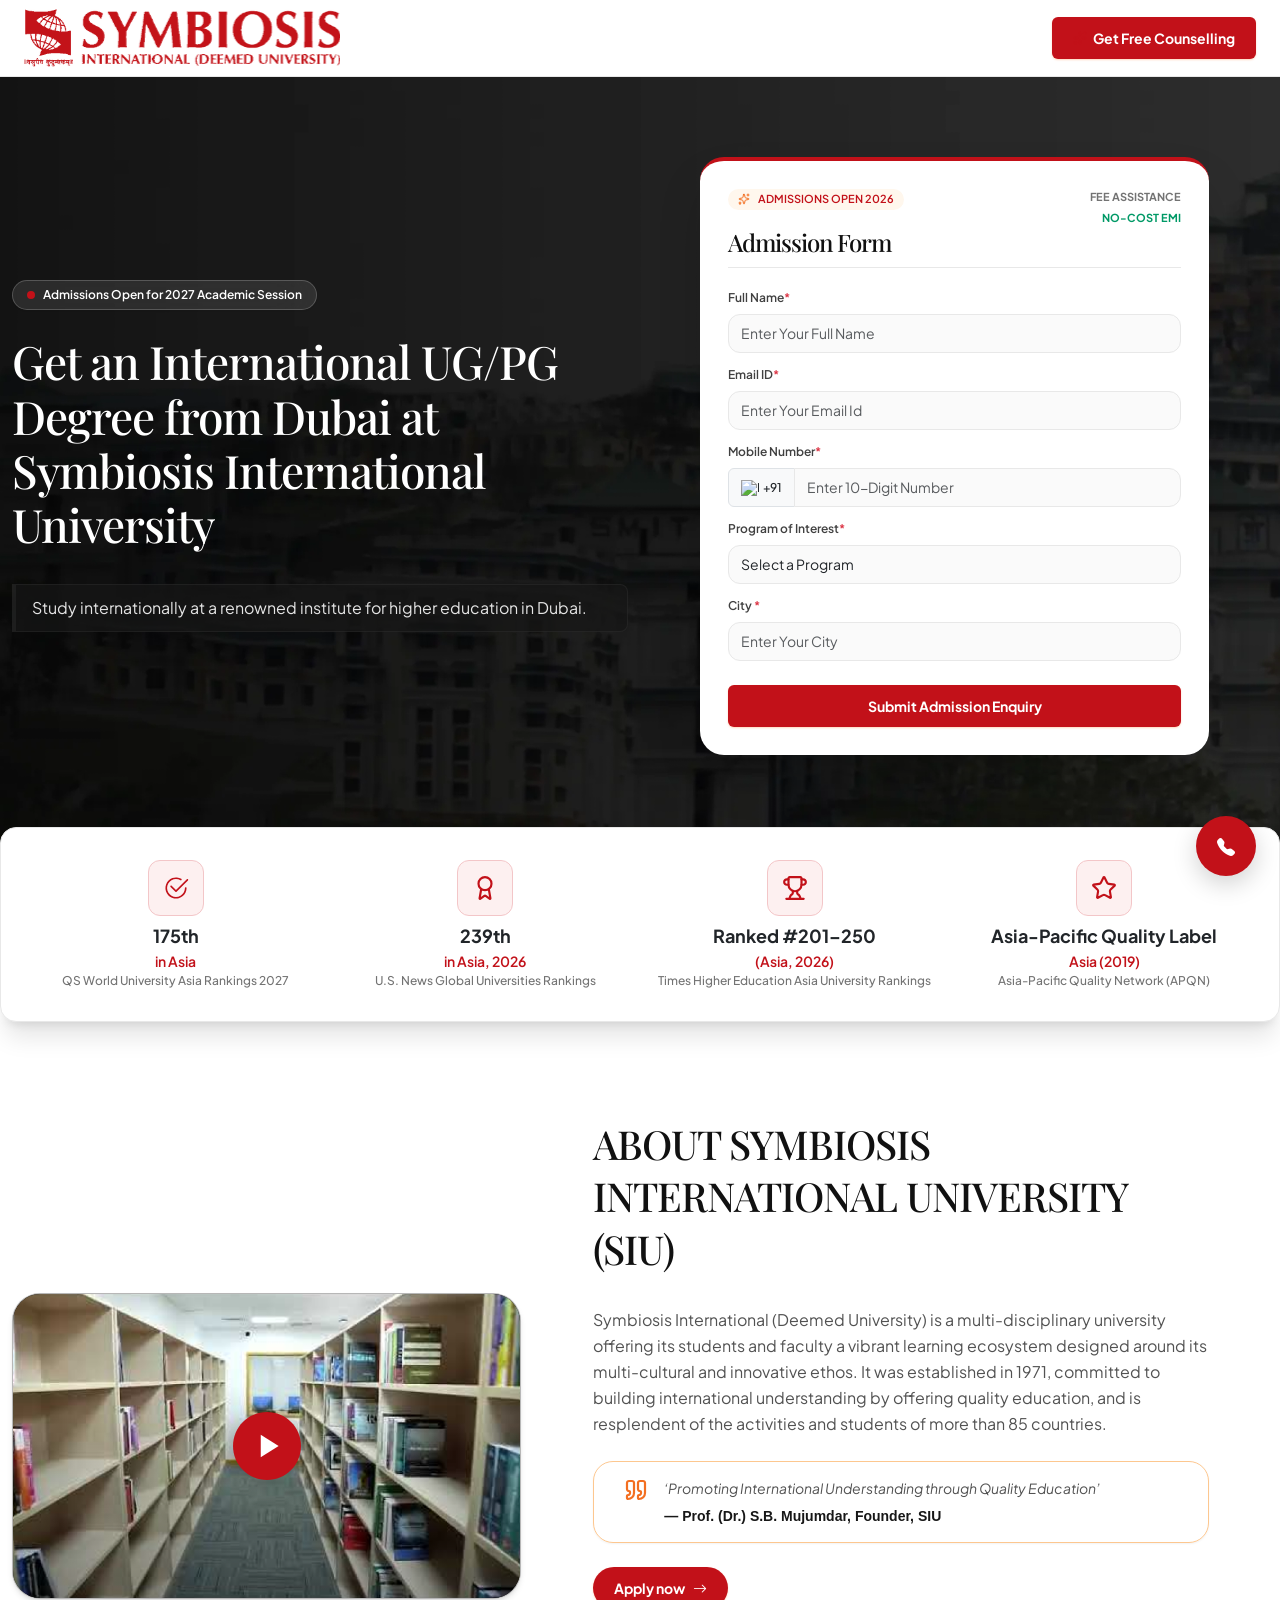
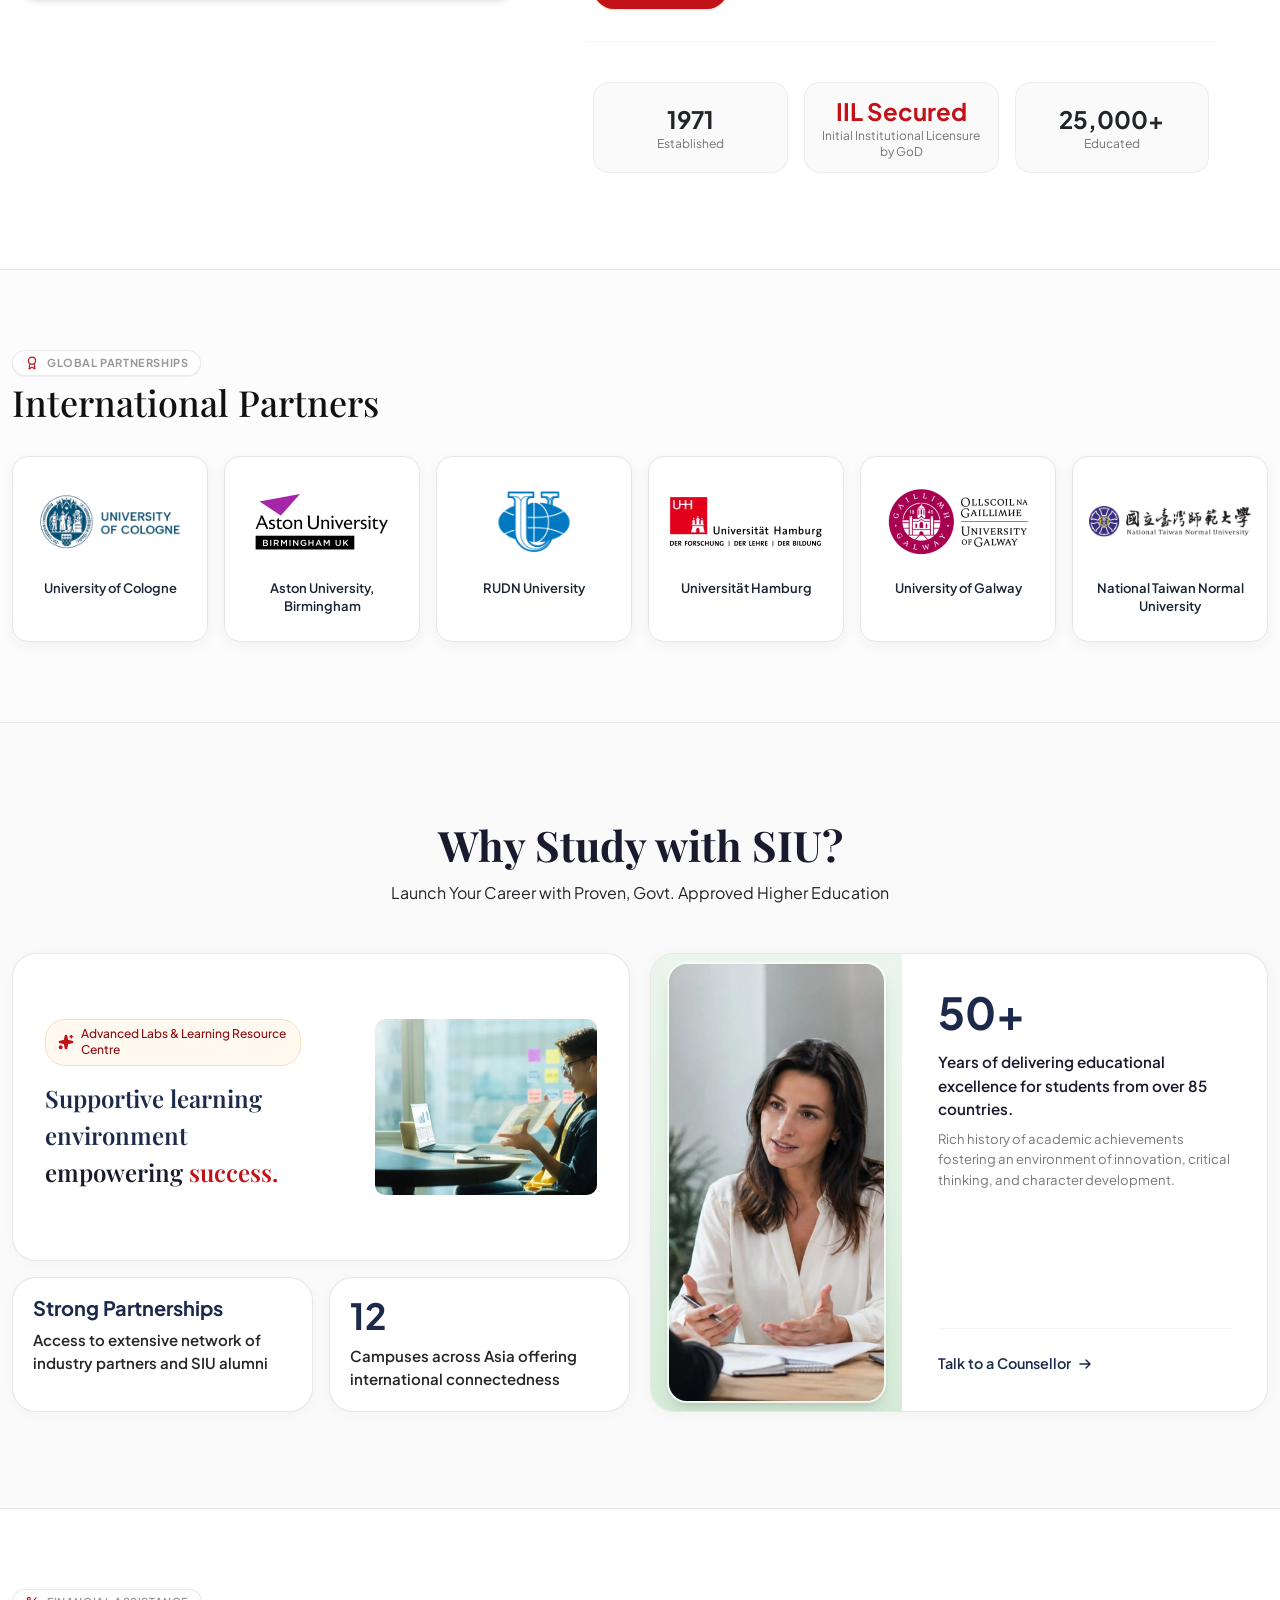
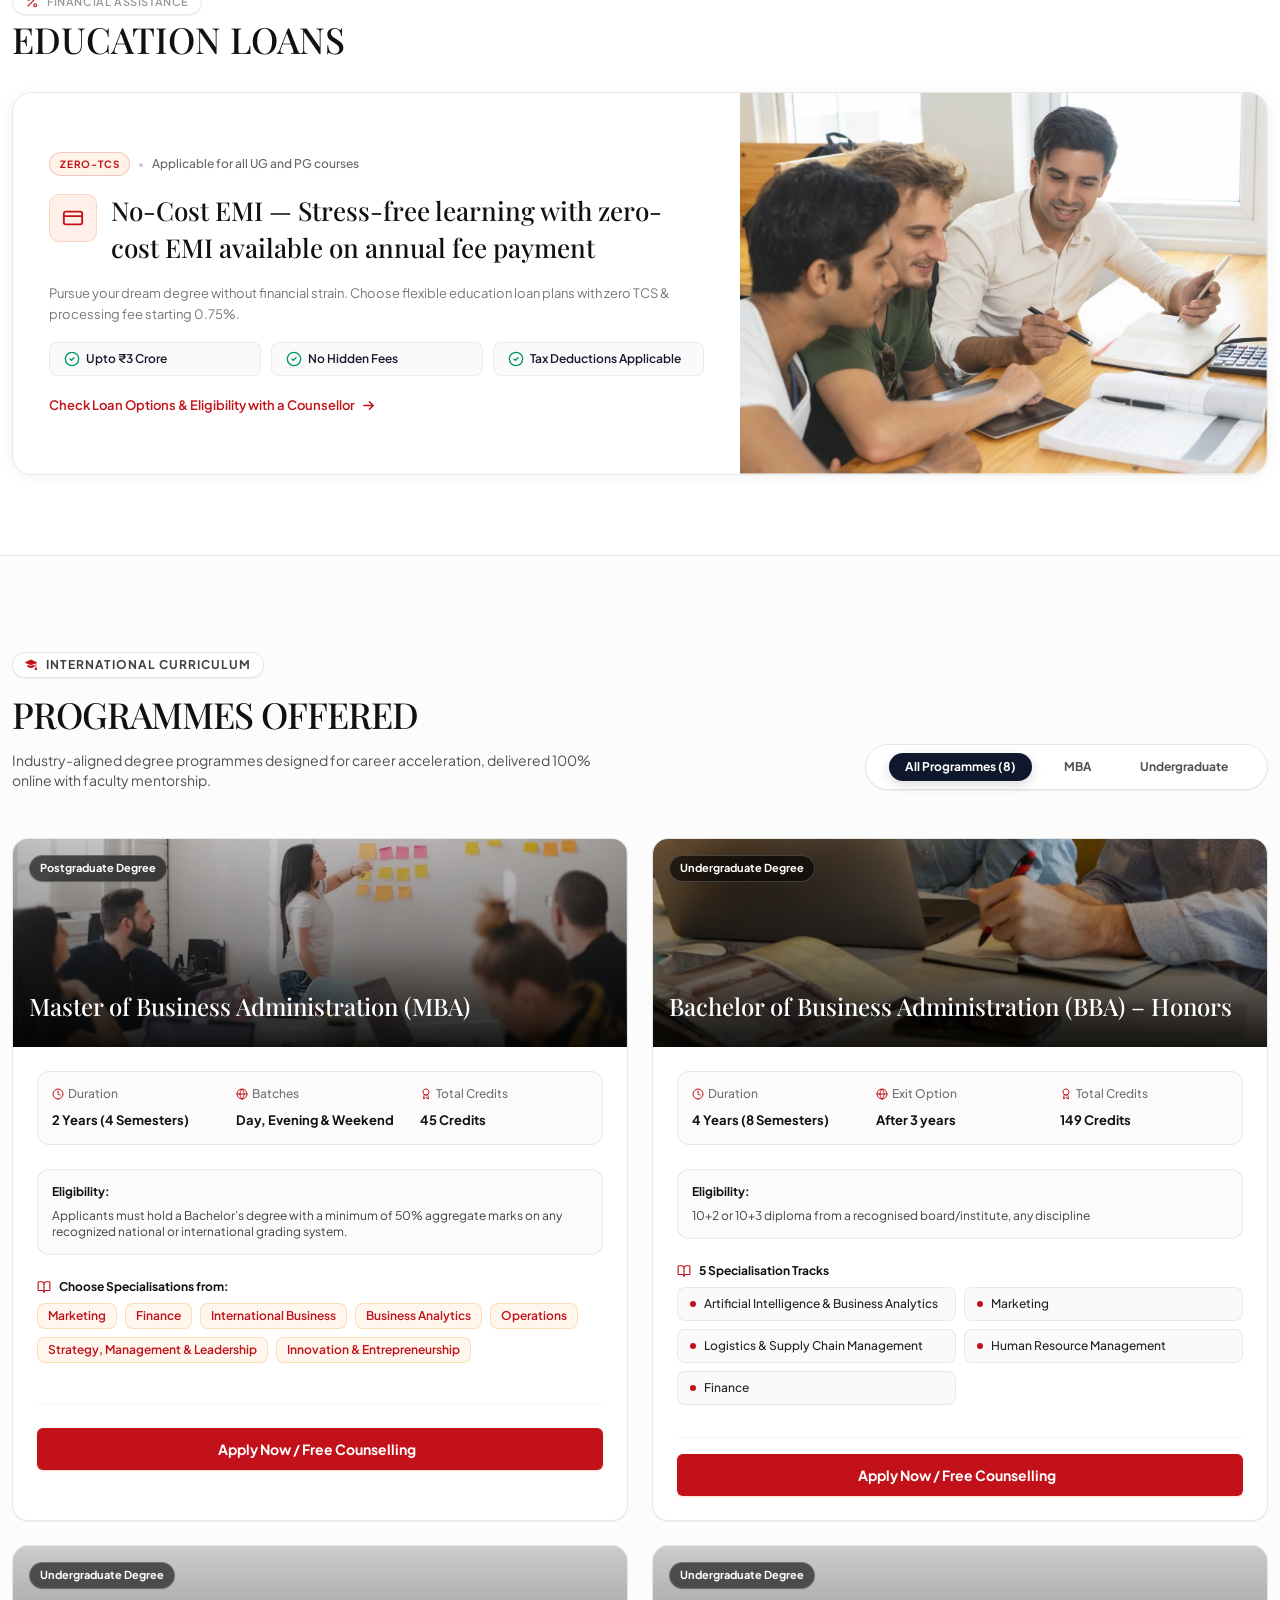
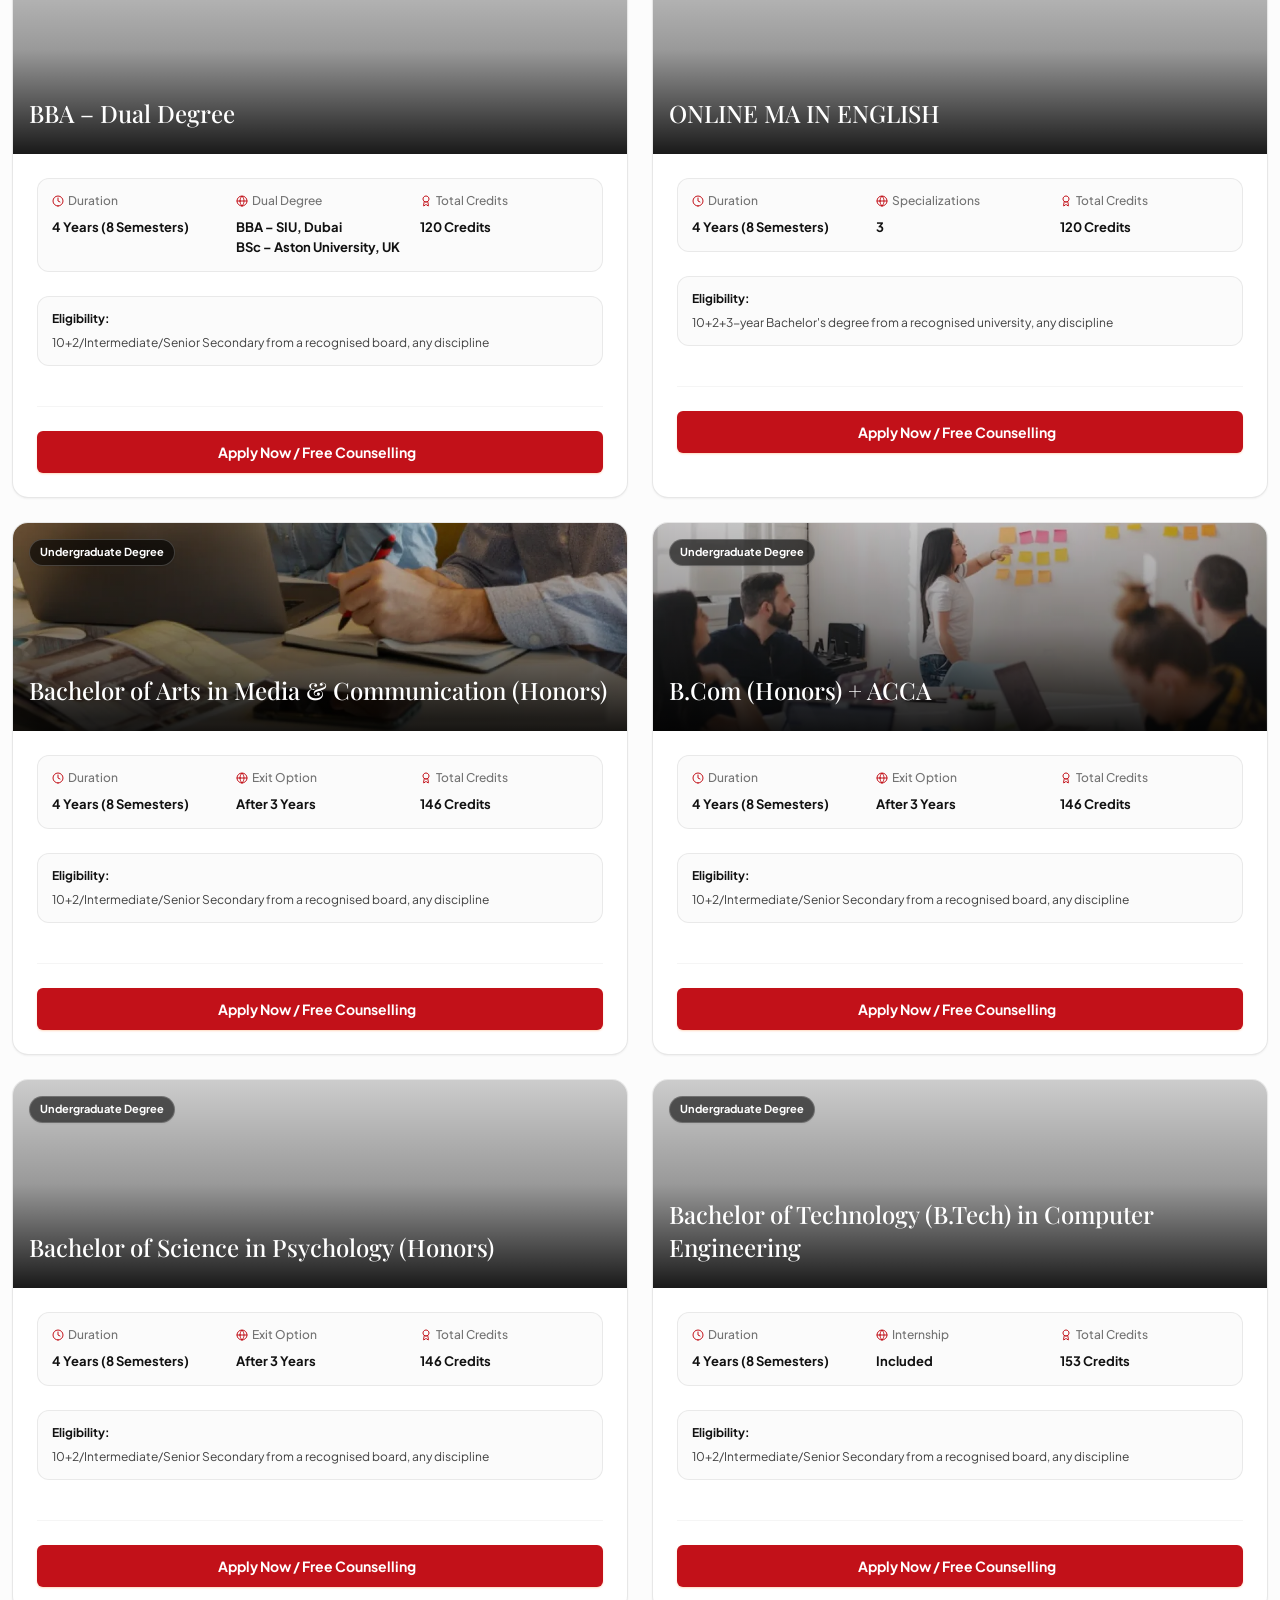
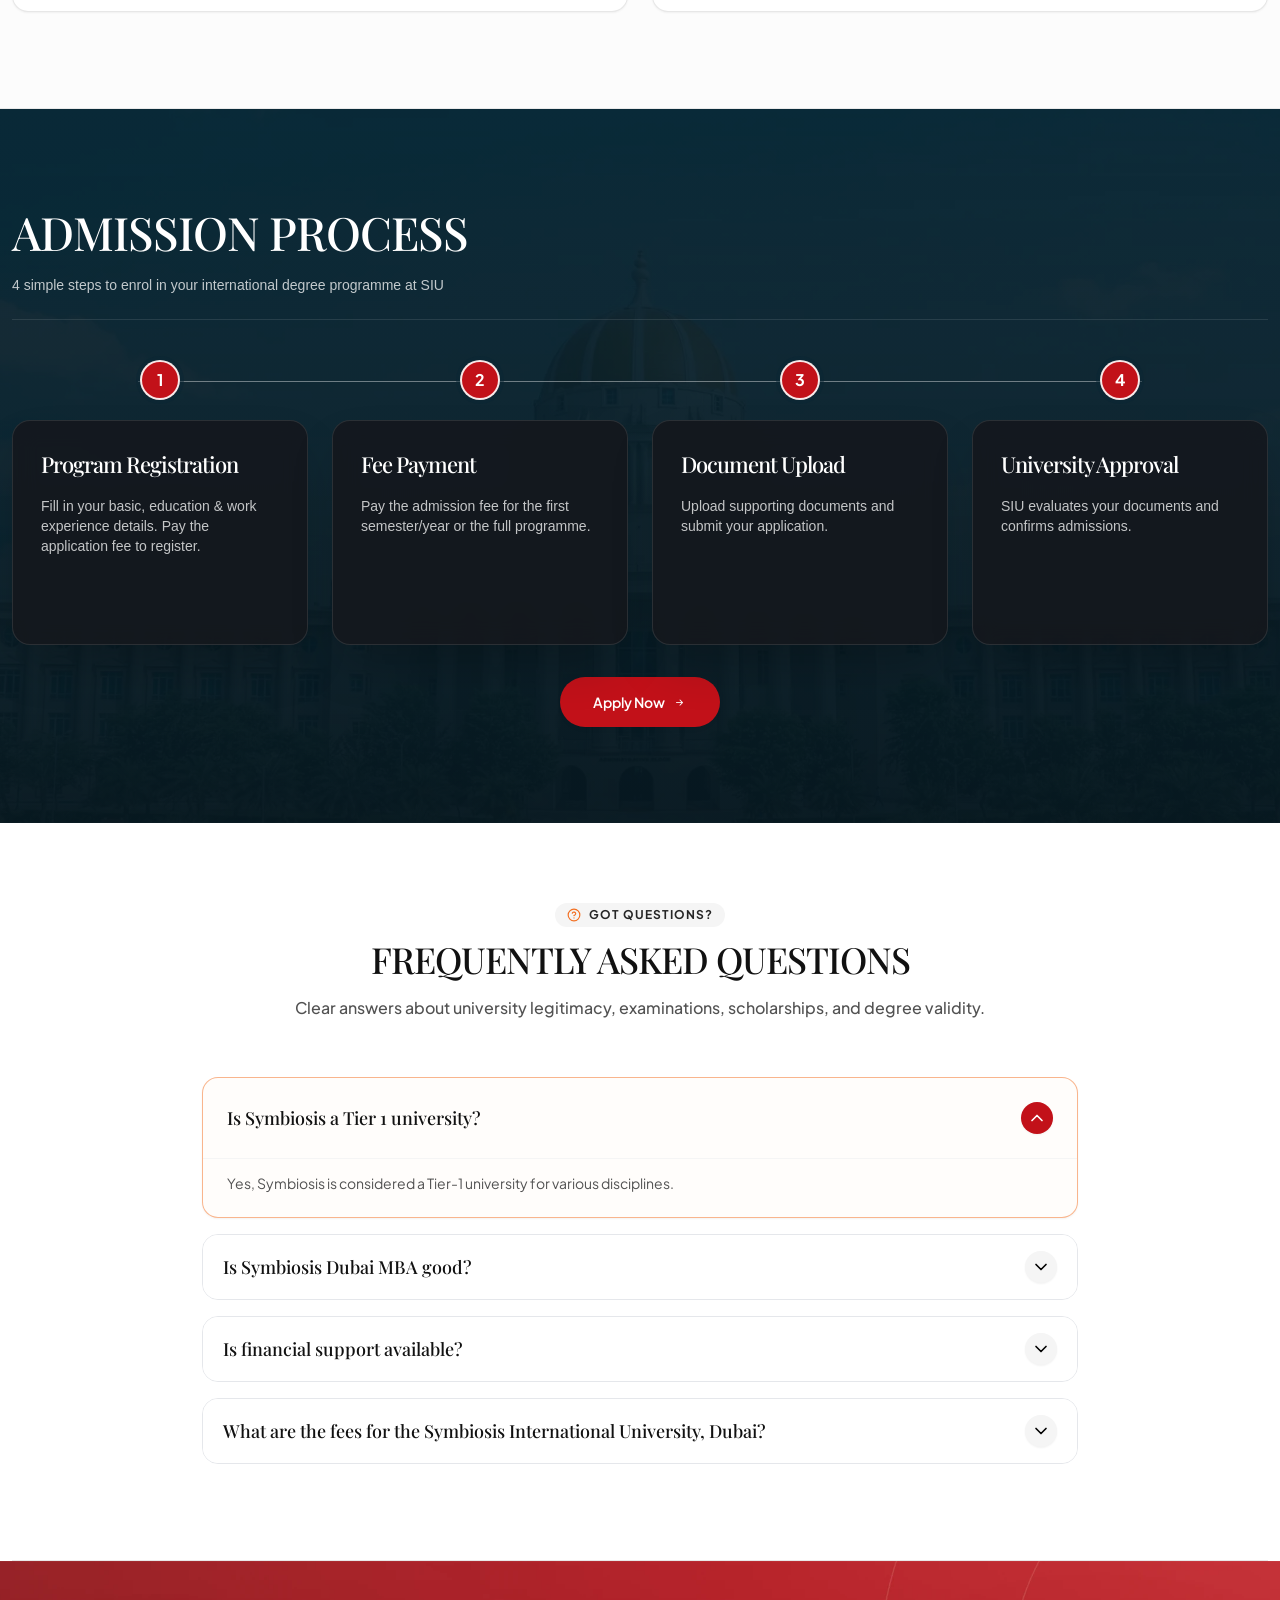
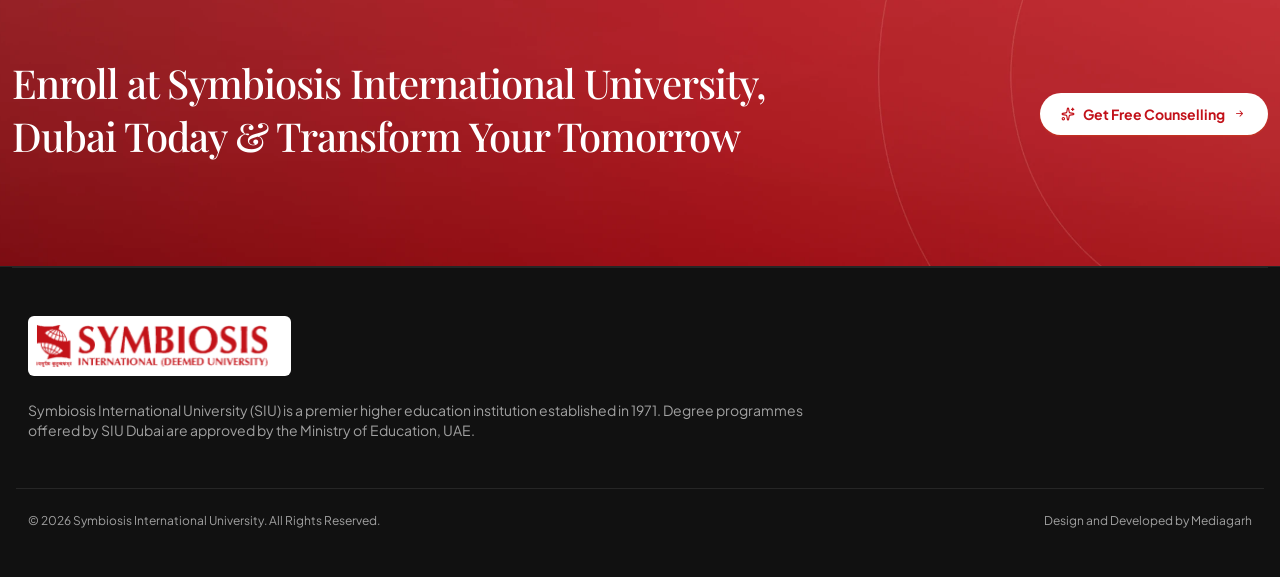
==== commit a69e5d1d: "add new changes" ====
--- a/symbiosis-admisison-2026-27/index.html
+++ b/symbiosis-admisison-2026-27/index.html
@@ -41,7 +41,6 @@
     </noscript>
     <link rel="stylesheet" href="https://cdn.jsdelivr.net/npm/swiper@11/swiper-bundle.min.css" />
     <link rel="stylesheet" href="css/style.css" />
-    <link rel="stylesheet" href="css/style-2.css" />
     <!-- Google Tag Manager -->
     <script>
       (function (w, d, s, l, i) {
--- a/symbiosis-admisison-2026-27/css/style.css
+++ b/symbiosis-admisison-2026-27/css/style.css
@@ -1,3 +1,6 @@
+/* ================================================
+   ROOT & RESET
+   ================================================ */
 :root {
   --primary-color: #c21119;
   --secondary-color: #e5e5e5;
@@ -30,60 +33,10 @@
   overflow-x: hidden !important;
 }
 
-.w-fit-content {
-  width: fit-content !important;
-}
-
 body {
   font-family: 'Playfair Display', 'Plus Jakarta Sans', 'Inter', sans-serif;
-  overflow-x: hidden !important;
+  overflow-x: hidden;
   background: #fff;
-  overflow-x: hidden;
-}
-
-.font-plus-jakarta,
-.jakarta-fonts {
-  font-family: 'Plus Jakarta Sans', sans-serif;
-}
-
-.font-playfair-display {
-  font-family: 'Playfair Display', serif;
-}
-
-.font-inter {
-  font-family: 'Inter', sans-serif;
-}
-
-.font-segeoe-ui {
-  font-family: 'Segoe UI', sans-serif;
-}
-
-.ls-1 {
-  letter-spacing: 1px !important;
-}
-
-.ls--1 {
-  letter-spacing: -1px !important;
-}
-
-.font-900 {
-  font-weight: 900 !important;
-}
-
-.fw-bold {
-  font-weight: 700 !important;
-}
-
-.w-8 {
-  width: 8px !important;
-}
-
-.h-8 {
-  height: 8px !important;
-}
-
-.max-w-900 {
-  max-width: 900px !important;
 }
 
 img {
@@ -110,16 +63,52 @@
 button {
   border: none;
   outline: none;
+  transition: all 0.3s ease-in-out;
 }
 
 p {
   margin-bottom: 0;
 }
 
+/* ================================================
+   UTILITIES
+   ================================================ */
 .container {
   max-width: var(--container);
 }
 
+.w-fit-content {
+  width: fit-content !important;
+}
+
+.w-8 {
+  width: 8px !important;
+}
+
+.h-8 {
+  height: 8px !important;
+}
+
+.max-w-900 {
+  max-width: 900px !important;
+}
+
+.ls-1 {
+  letter-spacing: 1px !important;
+}
+
+.ls--1 {
+  letter-spacing: -1px !important;
+}
+
+.font-900 {
+  font-weight: 900 !important;
+}
+
+.fw-bold {
+  font-weight: 700 !important;
+}
+
 .container-py-96 {
   padding: 96px 0;
 }
@@ -136,18 +125,38 @@
   gap: 48px !important;
 }
 
+/* ================================================
+   FONT FAMILIES
+   ================================================ */
+.font-plus-jakarta,
+.jakarta-fonts {
+  font-family: 'Plus Jakarta Sans', sans-serif;
+}
+
+.font-playfair-display {
+  font-family: 'Playfair Display', serif;
+}
+
+.font-inter {
+  font-family: 'Inter', sans-serif;
+}
+
+.font-segeoe-ui {
+  font-family: 'Segoe UI', sans-serif;
+}
+
+/* ================================================
+   COLOUR HELPERS
+   ================================================ */
 .bg-primary {
   background-color: var(--primary-color) !important;
 }
-
 .bg-tertiary {
   background-color: var(--tertiary-color) !important;
 }
-
 .bg-sixth {
   background-color: var(--sixth-color) !important;
 }
-
 .bg-seventh {
   background-color: #c21119 !important;
 }
@@ -155,72 +164,37 @@
 .text-primary {
   color: var(--primary-color) !important;
 }
-
 .text-secondary {
   color: var(--secondary-color) !important;
 }
-
 .text-tertiary {
   color: var(--tertiary-color) !important;
 }
-
 .text-quinary {
   color: var(--quinary-color) !important;
 }
-
 .text-quaternary {
   color: var(--quaternary-color) !important;
 }
-
 .text-six {
   color: var(--six-color) !important;
 }
-
 .text-fourteenth {
   color: var(--fourteenth-color) !important;
 }
-
 .text-fifthteen {
   color: var(--fifthteen-color) !important;
 }
-
 .text-eight {
   color: var(--eight-color) !important;
 }
-
 .text-eligibility-desc {
   color: #404040 !important;
 }
 
-.navbar-container {
-  border-bottom: 1px solid #e8e8e8;
-  box-shadow: 0 1px 2px 0 rgba(0, 0, 0, 0.05);
-  backdrop-filter: blur(12px);
-}
-
-.nav-logo {
-  height: 60px;
-  aspect-ratio: 385/73;
-}
-
-.btn-cta,
-.btn-secondary {
-  box-shadow: 0 1px 2px 0 rgba(255, 105, 0, 0.25);
-  padding: 10px 20px;
-  gap: 6px;
-}
-
-.btn-apply {
-  padding: 14px 32px;
-  border-radius: 33554400px;
-}
-
-.btn-secondary {
-  background: rgba(255, 255, 255, 0.1);
-  border: 1px solid rgba(255, 255, 255, 0.2);
-  backdrop-filter: blur(8px);
-}
-
+/* ================================================
+   TYPOGRAPHY SCALE
+   ================================================ */
 .hero-heading,
 .admission-head h2 {
   font-size: 46px;
@@ -252,6 +226,12 @@
 .about-text {
   font-size: 16px;
   line-height: 26px;
+}
+
+.cta-heading,
+.about-title {
+  font-size: 40px;
+  line-height: 52.5px;
 }
 
 .btn-cta,
@@ -270,10 +250,12 @@
   font-size: 14px !important;
   line-height: 20px !important;
 }
+
 .info-item-val {
   font-size: 13px !important;
   line-height: 20px !important;
 }
+
 .footer-text,
 .faq-badge,
 .hero-badge,
@@ -292,35 +274,86 @@
   line-height: 16px;
 }
 
-.bba-icon {
-  width: 6px;
-  height: 6px;
-}
-
-.bba-card {
-  border-radius: 8px;
-  border: 1px solid rgba(229, 229, 229, 0.8);
-  background: #fafafa;
-  padding: 8px 12px;
-  gap: 8px;
-}
-
 .fee-assistance-title,
 .badge-admissions {
   font-size: 11px;
   line-height: 16.5px;
 }
 
-.no-cost-emi {
-  color: #096;
-}
-
+/* ================================================
+   NAVBAR
+   ================================================ */
+.navbar-container {
+  border-bottom: 1px solid #e8e8e8;
+  box-shadow: 0 1px 2px 0 rgba(0, 0, 0, 0.05);
+  backdrop-filter: blur(12px);
+}
+
+.nav-logo {
+  height: 60px;
+  aspect-ratio: 385/73;
+}
+
+/* ================================================
+   BUTTONS
+   ================================================ */
+.btn-cta,
+.btn-secondary {
+  box-shadow: 0 1px 2px 0 rgba(255, 105, 0, 0.25);
+  padding: 10px 20px;
+  gap: 6px;
+}
+
+.btn-apply {
+  padding: 14px 32px;
+  border-radius: 33554400px;
+}
+
+.btn-secondary {
+  background: rgba(255, 255, 255, 0.1);
+  border: 1px solid rgba(255, 255, 255, 0.2);
+  backdrop-filter: blur(8px);
+}
+
+.btn-cta:hover {
+  background-color: #70080d !important;
+}
+
+.btn-cta:active {
+  transform: scale(0.98);
+}
+.bottom-cta-btn {
+  transition: all 0.3s ease;
+}
+.bottom-cta-btn:hover {
+  background: #fff !important;
+  color: #c21119 !important;
+  box-shadow: 0 1px 2px 0 rgba(255, 105, 0, 0.25);
+  transform: translateY(-4px);
+}
+
+.apply-btn-wrapper {
+  border-radius: 800px;
+  border: 1px solid rgba(0, 0, 0, 0);
+  background: #c21119;
+  box-shadow: 0 4px 6px -4px rgba(0, 0, 0, 0.1);
+  color: white !important;
+}
+
+.apply-btn-wrapper:hover {
+  background: #70080d !important;
+  color: white !important;
+}
+
+/* ================================================
+   HERO SECTION
+   ================================================ */
 .hero-para {
   padding: 10px 16px;
   border-top-right-radius: 8px;
   border-bottom-right-radius: 8px;
   background: rgba(23, 23, 23, 0.7);
-  border-width: 1px, 1px, 1px, 4px;
+  border-width: 1px 1px 1px 4px;
   border-style: solid;
   border-color: #ffffff0d;
 }
@@ -339,12 +372,49 @@
   text-wrap: nowrap;
 }
 
+/* ================================================
+   ADMISSION FORM CARD
+   ================================================ */
+.admission-card {
+  border-radius: 24px;
+  border-top: 4px solid #c21119;
+  background: #fff;
+  box-shadow: 0 25px 50px -12px rgba(0, 0, 0, 0.25);
+  padding: 28px;
+}
+
 .admission-bg {
   background:
     linear-gradient(180deg, rgba(11, 39, 53, 0.82) 0%, rgba(9, 34, 46, 0.85) 50%, rgba(7, 25, 34, 0.92) 100%),
     url('../images/Section.webp') center center / cover no-repeat;
 }
 
+.badge-admissions {
+  background: #fff7ed;
+  gap: 6px;
+  padding: 2px 10px;
+}
+
+.admission-header {
+  border-bottom: 1px solid #e8e8e8;
+}
+
+.no-cost-emi {
+  color: #096;
+}
+
+.form-control,
+.form-select {
+  border-radius: 12px;
+  border: 1px solid #e8e8e8;
+  background: #fafafa;
+  font-size: 14px !important;
+  font-weight: 400 !important;
+}
+
+/* ================================================
+   STEPS / PROCESS SECTION
+   ================================================ */
 .steps-wrapper {
   margin-top: 40px;
   margin-bottom: 20px;
@@ -410,6 +480,9 @@
   gap: 14px;
 }
 
+/* ================================================
+   PROGRAMMES SECTION
+   ================================================ */
 .programme-head {
   max-width: 600px;
 }
@@ -445,11 +518,17 @@
   box-shadow: 0 4px 12px rgba(15, 23, 42, 0.15);
 }
 
+.programme-container {
+  border-bottom: 1px solid rgba(229, 229, 229, 0.8);
+  background: rgba(250, 250, 250, 0.6);
+}
+
 .program-card {
   border-radius: 16px;
   border: 1px solid rgba(229, 229, 229, 0.9);
   background: #fff;
   box-shadow: 0 1px 2px 0 rgba(0, 0, 0, 0.05);
+  transition: all 0.3s ease-in-out;
 }
 
 .program-card:hover {
@@ -490,11 +569,959 @@
   padding: 16px;
 }
 
-.quote-card {
+.info-grid-box {
+  border-radius: 12px;
+  border: 1px solid rgba(229, 229, 229, 0.8);
+  background: rgba(250, 250, 250, 0.8);
+  padding: 14px;
+}
+
+.spec-pill {
+  border-radius: 8px;
+  border: 1px solid rgba(255, 214, 168, 0.8);
+  background: #fff7ed;
+  padding: 4px 10px;
+}
+
+.bba-icon {
+  width: 6px;
+  height: 6px;
+}
+
+.bba-card {
+  border-radius: 8px;
+  border: 1px solid rgba(229, 229, 229, 0.8);
+  background: #fafafa;
+  padding: 8px 12px;
+  gap: 8px;
+}
+
+/* Card filter animation */
+.card-wrapper {
+  transition:
+    opacity 0.35s ease,
+    transform 0.35s ease;
+  will-change: opacity, transform;
+}
+
+.card-wrapper.is-hidden {
+  opacity: 0;
+  transform: scale(0.92);
+  pointer-events: none;
+}
+
+.card-wrapper.d-none-filter {
+  display: none !important;
+}
+
+/* ================================================
+   ACCREDITATION BLOCK
+   ================================================ */
+.accreditation-wrapper {
+  border-radius: 16px;
+  border: 1px solid #e8e8e8;
+  padding: 32px;
+  margin-top: -32px;
+  z-index: 20;
+  box-shadow:
+    0 20px 25px -5px rgba(0, 0, 0, 0.1),
+    0 8px 10px -6px rgba(0, 0, 0, 0.1);
+}
+
+.badge-icon {
+  width: 56px;
+  height: 56px;
+  border-radius: 12px;
+  border: 1px solid #f3c6c8;
+  background: #fdf0f0;
+}
+
+/* ================================================
+   ABOUT SECTION
+   ================================================ */
+.about-section {
+  border-bottom: 1px solid #e8e8e8;
+}
+
+.concentric-bg {
+  position: absolute;
+  right: -180px;
+  top: 40px;
+  width: 550px;
+  z-index: -1;
+}
+
+.about-img img,
+.about-img {
+  border-radius: 28px;
+  min-height: 458px;
+  border: 1px solid rgba(229, 229, 229, 0.8);
+  box-shadow:
+    0 4px 6px -1px rgba(0, 0, 0, 0.1),
+    0 2px 4px -2px rgba(0, 0, 0, 0.1);
+}
+
+.top-bottom {
+  top: 20px;
+  position: relative;
+}
+
+.stat-card {
+  border-radius: 16px;
+  border: 1px solid rgba(229, 229, 229, 0.6);
+  background: #fafafa;
+  padding: 12px;
+}
+
+.state-grid {
+  border-top: 1px solid #f5f5f5;
+}
+
+/* ── About video thumbnail ── */
+.about-video-wrap {
+  position: relative;
+  display: block;
+  width: 100%;
+  border-radius: 28px;
+  overflow: hidden;
+  cursor: pointer;
+  min-height: 306px;
+  border: 1px solid rgba(229, 229, 229, 0.8);
+  box-shadow:
+    0 4px 6px -1px rgba(0, 0, 0, 0.1),
+    0 2px 4px -2px rgba(0, 0, 0, 0.1);
+  background: #000;
+}
+
+.about-video-thumb {
+  width: 100%;
+  height: 100%;
+  object-fit: cover;
+  display: block;
+  position: absolute;
+  inset: 0;
+  transition:
+    transform 0.4s ease,
+    opacity 0.3s ease;
+}
+
+.about-video-wrap:hover .about-video-thumb {
+  transform: scale(1.03);
+  opacity: 0.88;
+}
+
+.about-video-wrap::after {
+  content: '';
+  position: absolute;
+  inset: 0;
+  background: linear-gradient(to top, rgba(0, 0, 0, 0.35) 0%, transparent 60%);
+  pointer-events: none;
+}
+
+.about-play-btn {
+  position: absolute;
+  inset: 0;
+  display: flex;
+  align-items: center;
+  justify-content: center;
+  z-index: 2;
+}
+
+.about-play-btn svg {
+  width: 68px;
+  height: 68px;
+  filter: drop-shadow(0 4px 12px rgba(0, 0, 0, 0.3));
+  transition:
+    transform 0.25s ease,
+    filter 0.25s ease;
+}
+
+.about-video-wrap:hover .about-play-btn svg {
+  transform: scale(1.1);
+  filter: drop-shadow(0 6px 18px rgba(0, 0, 0, 0.45));
+}
+
+/* ================================================
+   WHY STUDY SECTION
+   ================================================ */
+.why-study-section {
+  background: #fafafa;
+  padding-block: 96px;
+  border-bottom: 1px solid #e8e8e8;
+}
+
+.why-heading-wrap {
+  margin-bottom: 48px;
+}
+
+.why-study-heading {
+  font-family: 'Playfair Display', serif;
+  font-size: 42px;
+  font-weight: 700;
+  color: #1a1a2e;
+  margin-bottom: 10px;
+  line-height: 1.25;
+}
+
+.why-study-subtext {
+  font-size: 16px;
+  line-height: 24px;
+}
+
+.why-grid {
+  display: grid;
+  grid-template-columns: 42fr 42fr;
+  gap: 20px;
+  align-items: stretch;
+}
+
+.why-col-left {
+  display: flex;
+  flex-direction: column;
+  gap: 16px;
+}
+
+.why-col-center {
+  display: flex;
+  align-items: stretch;
+  border-radius: 24px;
+  border: 1px solid rgba(229, 229, 229, 0.9);
+  box-shadow: 0 2px 14px 0 rgba(0, 0, 0, 0.04);
+  overflow: hidden;
+  background: #fff;
+}
+
+.why-card {
+  background: #fff;
+  overflow: hidden;
+  border-radius: 24px;
+  border: 1px solid rgba(229, 229, 229, 0.9);
+  box-shadow: 0 2px 12px 0 rgba(0, 0, 0, 0.03);
+}
+
+.why-card-curriculum {
+  flex: 1;
+  padding: 65px 32px;
+}
+
+.why-card-inner {
+  display: flex;
+  gap: 16px;
+  height: 100%;
+  align-items: flex-start;
+  justify-content: space-between;
+}
+
+.why-card-text-side {
+  flex: 1;
+  display: flex;
+  flex-direction: column;
+  gap: 14px;
+  max-width: 256px;
+}
+
+.why-badge {
+  display: inline-flex;
+  align-items: center;
+  gap: 7px;
+  background: #fff9f0;
+  border: 1px solid #f2dfc0;
   border-radius: 20px;
-  border: 1px solid rgba(253, 186, 116, 0.8);
-  padding: 16px 30px;
+  padding: 6px 12px;
+  width: fit-content;
+  max-width: 100%;
+}
+
+.why-badge-icon {
+  width: 16px;
+  height: 16px;
+  flex-shrink: 0;
+}
+
+.why-badge-label {
+  font-size: 12px;
+  font-weight: 500;
+  color: #8f0d13;
+  line-height: 1.35;
+}
+
+.why-card-highlight {
+  font-family: 'Playfair Display', serif;
+  font-size: 24px;
+  font-weight: 600;
+  color: #1a1a2e;
+  line-height: 1.55;
+  margin: 0;
+}
+
+.highlight-blue {
+  color: #1b2a4a;
+}
+.highlight-orange {
+  color: #c21119;
+}
+
+.why-card-img-wrap {
+  width: 222px;
+  min-width: 130px;
+  flex-shrink: 0;
+  border-radius: 10px;
+  overflow: hidden;
+  align-self: stretch;
+}
+
+.why-card-img {
+  width: 100%;
+  height: 100%;
+  object-fit: cover;
+  display: block;
+}
+
+.why-bottom-row {
+  display: flex;
+  gap: 16px;
+}
+
+.why-card-coursera,
+.why-card-247 {
+  flex: 1;
+  padding: 20px;
+  display: flex;
+  flex-direction: column;
+  justify-content: flex-start;
+  gap: 10px;
+  align-items: start;
+}
+
+.why-card-small-text {
+  font-family: 'Plus Jakarta Sans', sans-serif;
+  font-size: 15px;
+  color: #262626;
+  line-height: 1.55;
+  margin: 0;
+  font-weight: 600;
+}
+
+.why-stat-num-2 {
+  font-family: 'Plus Jakarta Sans', sans-serif;
+  font-size: 20px;
+  font-weight: 700;
+  color: #1b2a4a;
+  margin: 0;
+  line-height: 1;
+}
+
+.why-stat-number {
+  font-family: 'Plus Jakarta Sans', sans-serif;
+  font-size: 36px;
+  font-weight: 700;
+  color: #1b2a4a;
+  margin: 0;
+  line-height: 1;
+}
+
+.why-portrait-wrap {
+  width: 100%;
+  overflow: hidden;
+  display: flex;
+  align-items: flex-end;
+  justify-content: center;
+  min-height: 380px;
+  padding: 8px 16px;
+  max-width: 253px;
+  background: linear-gradient(
+    180deg,
+    #eaf5ec 0%,
+    #e8f4ea 10%,
+    #e7f4e9 20%,
+    #e5f3e7 30%,
+    #e4f3e6 40%,
+    #e2f2e4 50%,
+    #dff1e2 60%,
+    #ddefdf 70%,
+    #daeedd 80%,
+    #d8ecda 90%,
+    #d5ebd8 100%
+  );
+}
+
+.why-portrait-img {
+  width: 100%;
+  height: 100%;
+  object-fit: cover;
+  object-position: top center;
+  display: block;
+  border: 2px solid rgba(255, 255, 255, 0.6);
+  box-shadow:
+    0 10px 15px -3px rgba(0, 0, 0, 0.1),
+    0 4px 6px -4px rgba(0, 0, 0, 0.1);
+  border-radius: 20px;
+}
+
+.why-stat-block {
+  display: flex;
+  flex-direction: column;
+  gap: 8px;
+  justify-content: space-between;
+  height: 100%;
+}
+
+.why-stat-big {
+  font-size: clamp(2rem, 3.5vw, 2.75rem);
+  font-weight: 700;
+  color: #1b2a4a;
+  line-height: 1;
+  margin: 0;
+}
+
+.why-stat-desc {
+  font-family: 'Plus Jakarta Sans', sans-serif;
+  font-size: clamp(0.85rem, 1.2vw, 0.95rem);
+  color: #1a1a2e;
+  line-height: 1.55;
+  margin: 0;
+}
+
+.why-stat-desc strong {
+  font-weight: 600;
+}
+
+.why-stat-sub {
+  font-family: 'Plus Jakarta Sans', sans-serif;
+  font-size: 0.82rem;
+  color: #777;
+  line-height: 1.55;
+  margin: 0 0 16px;
+}
+
+.why-col-right {
+  padding: 36px;
+}
+
+.why-cta-link {
+  font-family: 'Plus Jakarta Sans', sans-serif;
+  font-size: 0.9rem;
+  font-weight: 600;
+  color: #1b2a4a;
+  border-top: 1px solid #f5f5f5;
+  text-decoration: none;
+  display: inline-flex;
+  align-items: center;
+  gap: 6px;
+  transition:
+    gap 0.2s ease,
+    color 0.2s ease;
+}
+
+.why-cta-link:hover {
+  color: #2a406f;
+  gap: 10px;
+}
+
+.why-cta-link svg {
+  flex-shrink: 0;
+  transition: transform 0.2s ease;
+}
+
+.why-cta-link:hover svg {
+  transform: translateX(3px);
+}
+
+/* ================================================
+   SCHOLARSHIPS & FINANCING SECTION
+   ================================================ */
+.sch-section {
+  background: #fff;
+  padding-block: 80px;
+  border-bottom: 1px solid #e8e8e8;
+}
+
+.sch-container {
+  display: flex;
+  flex-direction: column;
+  gap: 32px;
+}
+
+.sch-heading-wrap {
+  display: flex;
+  flex-direction: column;
+  gap: 4px;
+}
+
+.sch-label {
+  font-size: 11px;
+  font-weight: 600;
+  letter-spacing: 0.14em;
+  color: #999;
+  text-transform: uppercase;
+  display: inline-block;
+}
+
+.badge-icon-box {
+  padding: 4px 12px;
+  border-radius: 33554400px;
+  border: 1px solid rgba(229, 229, 229, 0.8);
+  background: #fff;
+  box-shadow: 0 1px 0 0 rgba(0, 0, 0, 0.05);
+  font-size: 11px;
+  line-height: 16px;
+  letter-spacing: 0.6px;
+  color: #999;
+}
+
+.badge-icon-box img {
+  width: 14px;
+  height: 14px;
+}
+
+.sch-heading {
+  font-family: 'Playfair Display', serif;
+  font-size: 36px;
+  font-weight: 500;
+  color: #111;
+  line-height: 1.15;
+  margin: 0;
+  text-transform: uppercase;
+}
+
+.sch-emi-card {
+  display: flex;
+  align-items: stretch;
+  background: #fff;
+  border: 1px solid #e8e8e8;
+  border-radius: 20px;
+  box-shadow: 0 2px 16px rgba(0, 0, 0, 0.05);
+  overflow: hidden;
+}
+
+.sch-emi-content {
+  flex: 1;
+  padding: 32px 36px;
+  display: flex;
+  flex-direction: column;
+  gap: 16px;
+  justify-content: center;
+}
+
+.sch-emi-pills {
+  display: flex;
+  align-items: center;
+  gap: 8px;
+  flex-wrap: wrap;
+}
+
+.sch-pill-orange {
+  font-size: 10px;
+  font-weight: 700;
+  letter-spacing: 0.08em;
+  background: #fff3e8;
+  color: #c21119;
+  border: 1px solid #c2111933;
+  border-radius: 20px;
+  padding: 4px 10px;
+  line-height: 1.4;
+  white-space: nowrap;
+}
+
+.sch-pill-sep {
+  font-size: 14px;
+  color: #ccc;
+  line-height: 1;
+}
+
+.sch-pill-plain {
+  font-size: 12px;
+  font-weight: 500;
+  color: #666;
+}
+
+.sch-emi-title-row {
+  display: flex;
+  align-items: flex-start;
+  gap: 14px;
+}
+
+.sch-emi-icon-wrap {
+  flex-shrink: 0;
+  width: 48px;
+  height: 48px;
+  border: 1px solid rgba(243, 111, 33, 0.2);
+  background: rgba(243, 111, 33, 0.1);
+  border-radius: 10px;
+  display: flex;
+  align-items: center;
+  justify-content: center;
+  margin-top: 2px;
+}
+
+.sch-emi-icon-img {
+  width: 22px;
+  height: 22px;
+  object-fit: contain;
+  border-radius: 4px;
+}
+
+.sch-emi-title {
+  font-family: 'Playfair Display';
+  font-size: 26px;
+  font-weight: 500;
+  color: #111;
+  line-height: 1.45;
+  margin: 0;
+}
+
+.sch-emi-desc {
+  font-size: 13px;
+  color: #777;
+  line-height: 1.65;
+  margin: 0;
+}
+
+.sch-emi-badges {
+  display: grid;
+  gap: 10px;
+  grid-template-columns: 1fr 1fr 1fr;
+  flex-wrap: wrap;
+}
+
+.sch-badge {
+  width: 100%;
+  display: flex;
+  align-items: center;
+  gap: 6px;
+  border: 1px solid rgba(229, 229, 229, 0.7);
+  border-radius: 8px;
+  padding: 7px 14px;
+  font-size: 12px;
+  font-weight: 600;
+  color: #1a1a2e;
+  background: #fafafa;
+  white-space: nowrap;
+}
+
+.sch-badge-icon {
+  width: 16px;
+  height: 16px;
+  object-fit: contain;
+  flex-shrink: 0;
+  border-radius: 50%;
+}
+
+.sch-emi-cta {
+  font-size: 13px;
+  font-weight: 600;
+  color: #c21119;
+  text-decoration: none;
+  display: inline-flex;
+  align-items: center;
+  gap: 6px;
+  transition:
+    gap 0.2s ease,
+    color 0.2s ease;
+  margin-top: 4px;
+}
+
+.sch-emi-cta:hover {
+  color: rgb(162, 85, 30);
+  gap: 10px;
+}
+
+.sch-emi-cta svg,
+.sch-apply-link svg {
+  flex-shrink: 0;
+  transition: transform 0.2s ease;
+}
+
+.sch-emi-cta:hover svg,
+.sch-apply-link:hover svg {
+  transform: translateX(3px);
+}
+
+.sch-emi-img-wrap {
+  flex: 0 0 42%;
+  max-width: 42%;
+  overflow: hidden;
+}
+
+.sch-emi-img {
+  width: 100%;
+  height: 100%;
+  object-fit: cover;
+  object-position: center;
+  display: block;
+  min-height: 320px;
+}
+
+.sch-scheme-section {
+  display: flex;
+  flex-direction: column;
+  gap: 20px;
+}
+
+.sch-scheme-heading-row {
+  display: flex;
+  align-items: center;
+  gap: 10px;
+}
+
+.sch-scheme-heading-icon {
+  width: 22px;
+  height: 22px;
+  object-fit: contain;
+  flex-shrink: 0;
+}
+
+.sch-scheme-heading {
+  font-size: clamp(0.95rem, 1.4vw, 1.1rem);
+  font-weight: 700;
+  color: #1a1a2e;
+  margin: 0;
+  line-height: 1.4;
+}
+
+.sch-tiles-grid {
+  display: grid;
+  grid-template-columns: repeat(3, 1fr);
+  gap: 20px;
+}
+
+.sch-tile {
+  display: flex;
+  align-items: center;
+  justify-content: space-between;
+  gap: 20px;
+  background: #fff;
+  border: 1px solid rgba(229, 229, 229, 0.9);
+  border-radius: 16px;
+  padding: 32px 24px;
+  transition: all 0.3s ease-in-out;
+  box-shadow: 0 1px 0 0 rgba(0, 0, 0, 0.05);
+}
+
+.sch-tile:hover {
+  border-color: rgba(243, 111, 33, 0.4);
+  background: rgba(255, 247, 237, 0.5);
   box-shadow: 0 1px 2px 0 rgba(0, 0, 0, 0.05);
+}
+
+.sch-tile:hover .sch-tile-badge {
+  color: #fff;
+  border: 1px solid #c21119;
+  background: #c21119;
+  box-shadow: 0 1px 0 0 rgba(0, 0, 0, 0.05);
+}
+
+.sch-tile:hover .sch-tile-cat {
+  color: #c21119;
+}
+
+.sch-tile-body {
+  display: flex;
+  flex-direction: column;
+  gap: 4px;
+  flex: 1;
+  min-width: 0;
+}
+
+.sch-tile-cat {
+  font-size: 9px;
+  font-weight: 700;
+  letter-spacing: 0.1em;
+  text-transform: uppercase;
+  color: #999;
+  line-height: 1.3;
+  border-radius: 4px;
+  background: transparent;
+  transition: all 0.3s ease-in-out;
+  display: inline-flex;
+}
+
+.sch-tile-label {
+  font-size: 13px;
+  font-weight: 600;
+  color: #1a1a2e;
+  line-height: 1.4;
+}
+
+.sch-tile-badge {
+  flex-shrink: 0;
+  font-size: 16px;
+  font-weight: 700;
+  color: #1a1a2e;
+  background: #f5f5f5;
+  border: 1.5px solid #e5e5e5;
+  border-radius: 12px;
+  padding: 10px 14px;
+  white-space: nowrap;
+  text-align: center;
+  font-family: 'Plus Jakarta Sans', sans-serif;
+  transition: all 0.3s ease-in-out;
+}
+
+.sch-note-bar {
+  display: flex;
+  align-items: center;
+  justify-content: space-between;
+  gap: 16px;
+  background: #fff;
+  border: 1px solid #e8e8e8;
+  border-radius: 12px;
+  padding: 14px 20px;
+  box-shadow: 0 1px 6px rgba(0, 0, 0, 0.03);
+}
+
+.sch-note-left {
+  display: flex;
+  align-items: center;
+  gap: 8px;
+  flex: 1;
+  min-width: 0;
+}
+
+.sch-note-icon {
+  width: 18px;
+  height: 18px;
+  flex-shrink: 0;
+  object-fit: contain;
+}
+
+.sch-note-text {
+  font-size: 12px;
+  color: #666;
+  line-height: 1.5;
+  margin: 0;
+}
+
+.sch-note-text strong {
+  color: #1a1a2e;
+}
+
+.sch-apply-link {
+  font-size: 13px;
+  font-weight: 600;
+  color: #c21119;
+  text-decoration: none;
+  display: inline-flex;
+  align-items: center;
+  gap: 6px;
+  flex-shrink: 0;
+  white-space: nowrap;
+  transition:
+    gap 0.2s ease,
+    color 0.2s ease;
+}
+
+.sch-apply-link:hover {
+  color: #c85500;
+  gap: 10px;
+}
+
+/* ================================================
+   RANKINGS & INTERNATIONAL PARTNERS SECTION
+   ================================================ */
+.rankings-section {
+  background: #fafafa99;
+  padding-block: 80px;
+  border-bottom: 1px solid #e8e8e8;
+}
+
+.rankings-container {
+  display: flex;
+  flex-direction: column;
+  gap: 32px;
+}
+
+.rankings-header {
+  align-items: flex-end;
+  justify-content: space-between;
+}
+
+.rankings-header-left {
+  display: flex;
+  flex-direction: column;
+  gap: 6px;
+}
+
+.rankings-label {
+  font-size: 11px;
+  font-weight: 600;
+  letter-spacing: 0.14em;
+  color: #999;
+  text-transform: uppercase;
+  display: inline-flex;
+  align-items: center;
+  gap: 8px;
+}
+
+.rankings-heading {
+  font-family: 'Playfair Display', serif;
+  font-size: 36px;
+  font-weight: 500;
+  color: #111;
+  line-height: 1.15;
+  margin: 0;
+}
+
+.partners-grid {
+  display: grid;
+  grid-template-columns: repeat(6, 1fr);
+  gap: 16px;
+}
+
+.partner-card {
+  border: 1px solid #e5e8eb;
+  border-radius: 16px;
+  box-shadow: 0 4px 14px 0 rgba(26, 36, 51, 0.05);
+  background: #fff;
+  display: flex;
+  flex-direction: column;
+  align-items: center;
+  gap: 12px;
+  min-height: 186px;
+  padding: 20px 16px;
+  transition:
+    box-shadow 0.25s ease,
+    border-color 0.25s ease;
+}
+
+.partner-card:hover {
+  border-color: rgba(243, 111, 33, 0.3);
+  box-shadow: 0 6px 20px rgba(26, 36, 51, 0.1);
+}
+
+.partner-card-img-wrap {
+  display: flex;
+  align-items: center;
+  justify-content: center;
+  flex: 1;
+  width: 100%;
+  max-height: 90px;
+}
+
+.partner-card-img {
+  max-width: 100%;
+  max-height: 70px;
+  width: auto;
+  height: auto;
+  object-fit: contain;
+  display: block;
+}
+
+.partner-card-name {
+  font-family: 'Plus Jakarta Sans', sans-serif;
+  font-size: 13px;
+  font-weight: 600;
+  color: #1a2433;
+  text-align: center;
+  line-height: 1.4;
+  margin: 0;
+}
+
+/* ================================================
+   FAQ SECTION
+   ================================================ */
+.faq-container {
+  border-bottom: 1px solid #e8e8e8;
 }
 
 .faq-badge {
@@ -548,12 +1575,10 @@
     background-color 0.2s ease;
 }
 
-/* Active state arrow styling (Orange theme) */
 .custom-faq-accordion .accordion-button:not(.collapsed)::after {
   background-color: #c21119;
   background-image: url("data:image/svg+xml,%3Csvg xmlns='http://www.w3.org/2000/svg' width='16' height='16' viewBox='0 0 16 16' fill='none'%3E%3Cpath d='M12 10L8 6L4 10' stroke='white' stroke-width='1.33333' stroke-linecap='round' stroke-linejoin='round'/%3E%3C/svg%3E");
   transform: none;
-  /* Prevents Bootstrap's default 180deg rotation */
 }
 
 .accordion {
@@ -561,116 +1586,28 @@
   --bs-accordion-btn-focus-box-shadow: none !important;
 }
 
-.btn-cta:hover {
-  background-color: #70080d !important;
-}
-
-.btn-cta:active {
-  transform: scale(0.98);
-}
-
-.programme-container {
-  border-bottom: 1px solid rgba(229, 229, 229, 0.8);
-  background: rgba(250, 250, 250, 0.6);
-}
-
-.info-grid-box {
-  border-radius: 12px;
-  border: 1px solid rgba(229, 229, 229, 0.8);
-  background: rgba(250, 250, 250, 0.8);
-  padding: 14px;
-}
-
-.spec-pill {
-  border-radius: 8px;
-  border: 1px solid rgba(255, 214, 168, 0.8);
-  background: #fff7ed;
-  padding: 4px 10px;
-}
-
-.accreditation-wrapper {
-  border-radius: 16px;
-  border: 1px solid #e8e8e8;
-  padding: 32px;
-  margin-top: -32px;
-  z-index: 20;
-  box-shadow:
-    0 20px 25px -5px rgba(0, 0, 0, 0.1),
-    0 8px 10px -6px rgba(0, 0, 0, 0.1);
-}
-
-.about-section {
-  border-bottom: 1px solid #e8e8e8;
-}
-
-.concentric-bg {
-  position: absolute;
-  right: -180px;
-  top: 40px;
-  width: 550px;
-  z-index: -1;
-}
-
-.badge-icon {
-  width: 56px;
-  height: 56px;
-  border-radius: 12px;
-  border: 1px solid #f3c6c8;
-  background: #fdf0f0;
-}
-
-.about-img img,
-.about-img {
-  border-radius: 28px;
-  min-height: 458px;
-  border: 1px solid rgba(229, 229, 229, 0.8);
-  box-shadow:
-    0 4px 6px -1px rgba(0, 0, 0, 0.1),
-    0 2px 4px -2px rgba(0, 0, 0, 0.1);
-}
-
-.top-bottom {
-  top: 20px;
-  position: relative;
-}
-
-.stat-card {
-  border-radius: 16px;
-  border: 1px solid rgba(229, 229, 229, 0.6);
-  background: #fafafa;
-  padding: 12px;
-}
-
-.state-grid {
-  border-top: 1px solid #f5f5f5;
-}
-
-.faq-container {
-  border-bottom: 1px solid #e8e8e8;
-}
-
+/* ================================================
+   CTA SECTION
+   ================================================ */
 .cta-container {
   background:
     linear-gradient(180deg, rgba(255, 255, 255, 0.04) 0.27%, rgba(0, 0, 0, 0) 0.27%),
     url('../images/Section-1.webp') center center / cover no-repeat;
 }
 
-.cta-heading,
-.about-title {
-  font-size: 40px;
-  line-height: 52.5px;
-}
-
-button {
-  transition: all 0.3s ease-in-out;
-}
-.bottom-cta-btn:hover {
-  background: #fff !important;
-  color: #c21119 !important;
-  box-shadow: 0 1px 2px 0 rgba(255, 105, 0, 0.25);
-  transform: translateY(-4px);
-}
-
+/* ================================================
+   QUOTE CARD
+   ================================================ */
+.quote-card {
+  border-radius: 20px;
+  border: 1px solid rgba(253, 186, 116, 0.8);
+  padding: 16px 30px;
+  box-shadow: 0 1px 2px 0 rgba(0, 0, 0, 0.05);
+}
+
+/* ================================================
+   FOOTER
+   ================================================ */
 footer,
 .footer-container,
 .copyright-container {
@@ -682,54 +1619,51 @@
   gap: 40px;
 }
 
-.admission-card {
-  border-radius: 24px;
-  border-top: 4px solid #c21119;
-  background: #fff;
-  box-shadow: 0 25px 50px -12px rgba(0, 0, 0, 0.25);
-  padding: 28px;
-}
-
-.badge-admissions {
-  background: #fff7ed;
-  gap: 6px;
-  padding: 2px 10px;
-}
-
-.admission-header {
-  border-bottom: 1px solid #e8e8e8;
-}
-
-.form-control,
-.form-select {
-  border-radius: 12px;
-  border: 1px solid #e8e8e8;
-  background: #fafafa;
-  font-size: 14px !important;
-  font-weight: 400 !important;
-}
-
-/* Card wrapper smooth transition styling */
-.card-wrapper {
-  transition:
-    opacity 0.35s ease,
-    transform 0.35s ease;
-  will-change: opacity, transform;
-}
-
-/* Jab card hide ho raha ho */
-.card-wrapper.is-hidden {
-  opacity: 0;
-  transform: scale(0.92);
-  pointer-events: none;
-}
-
-/* Display utility class filter handling ke liye */
-.card-wrapper.d-none-filter {
-  display: none !important;
-}
-
-/* Desktop / Universal Floating Button (Bottom-Right) */
+/* ================================================
+   VIDEO MODAL
+   ================================================ */
+.video-modal-content {
+  background: #000;
+  border: none;
+  border-radius: 16px;
+  overflow: hidden;
+  position: relative;
+}
+
+.video-modal-close {
+  position: absolute;
+  top: -40px;
+  right: 0;
+  z-index: 10;
+  background: rgba(255, 255, 255, 0.15);
+  border: 1px solid rgba(255, 255, 255, 0.3);
+  border-radius: 50%;
+  width: 36px;
+  height: 36px;
+  display: flex;
+  align-items: center;
+  justify-content: center;
+  cursor: pointer;
+  transition: background 0.2s ease;
+  padding: 0;
+}
+
+.video-modal-close:hover {
+  background: rgba(255, 255, 255, 0.3);
+}
+
+#videoModal .modal-dialog {
+  max-width: 900px;
+}
+
+#videoModal .modal-backdrop,
+#videoModal + .modal-backdrop {
+  --bs-backdrop-opacity: 0.85;
+}
+
+/* ================================================
+   STICKY CALL BUTTON
+   ================================================ */
 .sticky-call-btn {
   position: fixed;
   bottom: 24px;
@@ -763,7 +1697,352 @@
   box-shadow: 0 12px 30px rgba(0, 0, 0, 0.25);
 }
 
-@media (max-width: 767px) {
+/* ================================================
+   MEDIA QUERIES — ordered large → small
+   ================================================ */
+
+/* ── ≤ 1024px ── */
+@media (max-width: 1024px) {
+  .why-card-curriculum {
+    padding: 32px 24px;
+  }
+
+  .why-portrait-wrap {
+    min-height: 300px;
+    max-width: 200px;
+  }
+
+  .why-col-right {
+    padding: 24px 20px;
+  }
+
+  .sch-emi-img-wrap {
+    flex: 0 0 38%;
+    max-width: 38%;
+  }
+
+  .sch-emi-content {
+    padding: 28px 28px;
+  }
+
+  .rankings-heading {
+    font-size: 30px;
+  }
+
+  .partners-grid {
+    grid-template-columns: repeat(3, 1fr);
+  }
+
+  .partner-card {
+    min-height: 186px;
+  }
+}
+
+/* ── ≤ 768px ── */
+@media (max-width: 768px) {
+  /* Typography */
+  .hero-heading,
+  .admission-head h2 {
+    font-size: 38px;
+    line-height: 44.8px;
+  }
+
+  .cta-heading,
+  .about-title,
+  .faq-title,
+  .programme-title {
+    font-size: 32px;
+    line-height: 42px;
+  }
+
+  .banner-title,
+  .form-main-title {
+    font-size: 20px;
+    line-height: 28px;
+  }
+
+  .stat-card-title {
+    font-size: 18px;
+    line-height: 24px;
+  }
+
+  .stat-card-subtitle {
+    font-size: 11px;
+    line-height: normal;
+  }
+
+  .accordion-button,
+  .stat-heading {
+    font-size: 15px;
+    line-height: 22.75px;
+  }
+
+  .cta-para,
+  .faq-subtitle,
+  .hero-para,
+  .about-text {
+    font-size: 14px;
+    line-height: 22.75px;
+  }
+
+  /* Spacing */
+  .container-60px {
+    padding: 60px 16px !important;
+  }
+
+  .gap-34 {
+    gap: 34px !important;
+  }
+  .gap-40 {
+    gap: 40px !important;
+  }
+
+  .accreditation-wrapper,
+  .card-body-content,
+  .accordion-button:not(.collapsed),
+  .accordion-body {
+    padding: 20px !important;
+  }
+
+  .quote-card {
+    padding: 16px;
+  }
+
+  /* About */
+  .about-img img,
+  .about-img {
+    min-height: 300px;
+    aspect-ratio: 1/1;
+  }
+
+  .top-bottom {
+    top: 0px;
+  }
+
+  .about-video-wrap {
+    min-height: 220px;
+    border-radius: 20px;
+    aspect-ratio: 16/9;
+  }
+
+  .about-play-btn svg {
+    width: 54px;
+    height: 54px;
+  }
+
+  .video-modal-close {
+    top: -44px;
+  }
+
+  #videoModal .modal-dialog {
+    margin-inline: 12px;
+  }
+
+  /* Steps */
+  .step-number {
+    margin: auto auto -12px auto;
+  }
+
+  .admission-note {
+    margin-top: 80px;
+  }
+
+  /* Why Study */
+  .why-heading-wrap {
+    margin-bottom: 28px;
+  }
+
+  .why-study-heading {
+    font-size: clamp(1.6rem, 5vw, 2.2rem);
+  }
+
+  .why-grid {
+    grid-template-columns: 1fr;
+  }
+
+  .why-card-curriculum {
+    padding: 24px 20px;
+  }
+
+  .why-card-inner {
+    align-items: center;
+  }
+
+  .why-card-img-wrap {
+    width: 160px;
+    min-width: 120px;
+    height: 160px;
+    align-self: stretch;
+  }
+
+  .why-col-center {
+    flex-direction: column;
+  }
+
+  .why-portrait-wrap {
+    max-width: 100%;
+    min-height: 260px;
+    padding: 16px 40px 0;
+    align-items: flex-end;
+  }
+
+  .why-portrait-img {
+    max-height: 260px;
+    object-fit: contain;
+  }
+
+  .why-col-right {
+    padding: 24px 20px;
+    border-top: 1px solid rgba(229, 229, 229, 0.9);
+  }
+
+  .why-stat-block {
+    flex-direction: row;
+    flex-wrap: wrap;
+    align-items: flex-start;
+    gap: 12px 24px;
+  }
+
+  .why-stat-big {
+    flex-basis: 100%;
+    margin-bottom: 4px !important;
+  }
+
+  .why-stat-sub {
+    margin-bottom: 8px;
+  }
+
+  .why-stat-number {
+    font-size: 28px;
+    line-height: 1.2;
+  }
+
+  .why-card-247 {
+    padding: 20px;
+  }
+
+  .why-card {
+    overflow: unset;
+  }
+
+  .why-card-text-side {
+    max-width: unset;
+  }
+
+  /* Scholarships */
+  .sch-emi-card {
+    flex-direction: column-reverse;
+  }
+
+  .sch-emi-img-wrap {
+    flex: none;
+    max-width: 100%;
+    width: 100%;
+  }
+
+  .sch-emi-img {
+    min-height: 260px;
+    max-height: 260px;
+    object-position: center top;
+  }
+
+  .sch-emi-content {
+    padding: 24px 20px;
+  }
+
+  .sch-tiles-grid {
+    grid-template-columns: repeat(2, 1fr);
+  }
+
+  .sch-note-bar {
+    flex-direction: column;
+    align-items: flex-start;
+    gap: 10px;
+  }
+
+  .sch-emi-title {
+    font-size: 22px;
+  }
+
+  .sch-emi-badges {
+    display: flex;
+    flex-wrap: wrap;
+  }
+
+  .sch-badge {
+    width: auto;
+  }
+
+  .sch-emi-icon-wrap {
+    display: none;
+  }
+
+  .sch-tile-badge {
+    font-size: 14px;
+    line-height: 1.2;
+  }
+
+  /* Rankings */
+  .rankings-section,
+  .sch-section,
+  .why-study-section {
+    padding: 60px 16px;
+  }
+
+  .rankings-heading {
+    font-size: 26px;
+  }
+
+  .rankings-container {
+    gap: 24px;
+  }
+
+  .partners-grid {
+    grid-template-columns: repeat(3, 1fr);
+    gap: 12px;
+  }
+
+  .partner-card {
+    min-height: 160px;
+    padding: 14px 12px;
+  }
+
+  .partner-card-img {
+    max-height: 56px;
+  }
+
+  /* Filter pills */
+  .filter-pills-container {
+    overflow-x: auto;
+    white-space: nowrap;
+    flex-wrap: nowrap;
+    -webkit-overflow-scrolling: touch;
+    scrollbar-width: none;
+    -ms-overflow-style: none;
+  }
+
+  .filter-pills-container::-webkit-scrollbar {
+    display: none;
+  }
+
+  .filter-btn {
+    flex-shrink: 0;
+    white-space: nowrap;
+    padding: 8px 16px;
+  }
+
+  .filter-btn.active {
+    background-color: #000;
+    color: #fff;
+  }
+
+  /* Layout */
+  .container-fluid {
+    padding-left: 0px;
+    padding-right: 0px;
+  }
+
+  /* Mobile sticky bar */
   .sticky-call-btn {
     bottom: 0;
     right: 0;
@@ -775,93 +2054,6 @@
     justify-content: center;
     box-shadow: 0 -4px 20px rgba(0, 0, 0, 0.15);
   }
-}
-
-@media (max-width: 768px) {
-  .about-img img,
-  .about-img {
-    min-height: 300px;
-    aspect-ratio: 1/1;
-  }
-
-  .container-60px {
-    padding: 60px 16px !important;
-  }
-
-  .hero-heading,
-  .admission-head h2 {
-    font-size: 38px;
-    line-height: 44.8px;
-  }
-
-  .cta-heading,
-  .about-title,
-  .faq-title,
-  .programme-title {
-    font-size: 32px;
-    line-height: 42px;
-  }
-
-  .banner-title,
-  .form-main-title {
-    font-size: 20px;
-    line-height: 28px;
-  }
-
-  .stat-card-title {
-    font-size: 18px;
-    line-height: 24px;
-  }
-
-  .stat-card-subtitle {
-    font-size: 11px;
-    line-height: normal;
-  }
-
-  .accordion-button,
-  .stat-heading {
-    font-size: 15px;
-    line-height: 22.75px;
-  }
-
-  .cta-para,
-  .faq-subtitle,
-  .hero-para,
-  .about-text {
-    font-size: 14px;
-    line-height: 22.75px;
-  }
-
-  .accreditation-wrapper,
-  .card-body-content,
-  .accordion-button:not(.collapsed),
-  .accordion-body {
-    padding: 20px !important;
-  }
-
-  .quote-card {
-    padding: 16px;
-  }
-
-  .gap-34 {
-    gap: 34px !important;
-  }
-
-  .gap-40 {
-    gap: 40px !important;
-  }
-
-  .step-number {
-    margin: auto auto -12px auto;
-  }
-
-  .admission-note {
-    margin-top: 80px;
-  }
-
-  .top-bottom {
-    top: 0px;
-  }
 
   .btn-mobile-cta {
     padding: 14px !important;
@@ -894,64 +2086,135 @@
     --bs-btn-color: #c21119;
     --bs-btn-border-color: #c21119;
     --bs-btn-hover-color: #fff;
-    --bs-btn-hover-bg: #e65c00;
-    --bs-btn-hover-border-color: #e65c00;
-    --bs-btn-focus-shadow-rgb: 13, 110, 253;
+    --bs-btn-hover-bg: #70080d;
+    --bs-btn-hover-border-color: #70080d;
+    --bs-btn-focus-shadow-rgb: 194, 17, 25;
     --bs-btn-active-color: #fff;
-    --bs-btn-active-bg: #e65c00;
-    --bs-btn-active-border-color: #e65c00;
+    --bs-btn-active-bg: #70080d;
+    --bs-btn-active-border-color: #70080d;
     --bs-btn-active-shadow: inset 0 3px 5px rgba(0, 0, 0, 0.125);
-    --bs-btn-disabled-color: #e65c00;
+    --bs-btn-disabled-color: #c21119;
     --bs-btn-disabled-bg: transparent;
-    --bs-btn-disabled-border-color: #e65c00;
+    --bs-btn-disabled-border-color: #c21119;
     --bs-gradient: none;
   }
-
-  .filter-pills-container {
-    overflow-x: auto;
-    white-space: nowrap;
-    flex-wrap: nowrap;
-    -webkit-overflow-scrolling: touch;
-    scrollbar-width: none;
-    /* Firefox */
-    -ms-overflow-style: none;
-    /* IE/Edge */
-  }
-
-  /* Scrollbar hide in Chrome/Safari */
-  .filter-pills-container::-webkit-scrollbar {
-    display: none;
-  }
-
-  /* Button size & text fix */
-  .filter-btn {
-    flex-shrink: 0;
-    /* Button ko shrink nahi hone dega */
-    white-space: nowrap;
-    /* Text break nahi hoga */
-    padding: 8px 16px;
-    border: none;
-    background: transparent;
-  }
-
-  .filter-btn.active {
-    background-color: #000;
-    color: #fff;
-  }
-
-  .container-fluid {
-    padding-left: 0px;
-    padding-right: 0px;
-  }
-  .rankings-section,
-  .sch-section,
-  .why-study-section {
-    padding-left: 0px !important;
-    padding-right: 0px !important;
-  }
-}
-
-/* ── Mobile sticky bar — extra small screens (≤ 375px) ── */
+}
+
+/* ── ≤ 480px ── */
+@media (max-width: 480px) {
+  /* Why Study */
+  .why-study-heading {
+    font-size: 1.5rem;
+  }
+
+  .why-card-curriculum {
+    padding: 20px 16px;
+  }
+
+  .why-card-inner {
+    flex-direction: column;
+    align-items: flex-start;
+  }
+
+  .why-card-img-wrap {
+    width: 100%;
+    min-width: unset;
+    height: 200px;
+    align-self: auto;
+  }
+
+  .why-bottom-row {
+    flex-direction: column;
+    gap: 12px;
+  }
+
+  .why-portrait-wrap {
+    min-height: 220px;
+    padding: 0;
+  }
+
+  .why-portrait-img {
+    max-height: 288px;
+    object-fit: cover;
+    object-position: center;
+    border-radius: 20px 20px 0px 0px;
+  }
+
+  .why-stat-block {
+    flex-direction: column;
+    gap: 8px;
+  }
+
+  /* Scholarships */
+  .sch-heading {
+    font-size: 1.6rem;
+  }
+
+  .sch-emi-content {
+    padding: 20px 16px;
+    gap: 14px;
+  }
+
+  .sch-emi-img {
+    min-height: 200px;
+    max-height: 200px;
+  }
+
+  .sch-emi-badges {
+    gap: 8px;
+  }
+
+  .sch-badge {
+    padding: 6px 10px;
+    font-size: 11px;
+  }
+
+  .sch-tiles-grid {
+    grid-template-columns: repeat(1, 1fr);
+    gap: 16px;
+  }
+
+  .sch-tile {
+    padding: 24px 16px;
+    align-items: flex-start;
+    gap: 28px;
+  }
+
+  .sch-tile-badge {
+    align-self: flex-end;
+    font-size: 14px;
+    padding: 6px 12px;
+  }
+
+  .sch-note-bar {
+    padding: 12px 14px;
+  }
+
+  /* Rankings */
+  .rankings-heading {
+    font-size: 22px;
+  }
+
+  .rankings-header {
+    align-items: center;
+  }
+
+  .partners-grid {
+    grid-template-columns: repeat(2, 1fr);
+    gap: 10px;
+  }
+
+  .partner-card {
+    min-height: 140px;
+    padding: 12px 10px;
+  }
+
+  .partner-card-img {
+    max-height: 48px;
+  }
+}
+
+/* ── ≤ 375px ── */
 @media (max-width: 375px) {
   .mobile-sticky-bar .btn {
     font-size: 12px !important;
